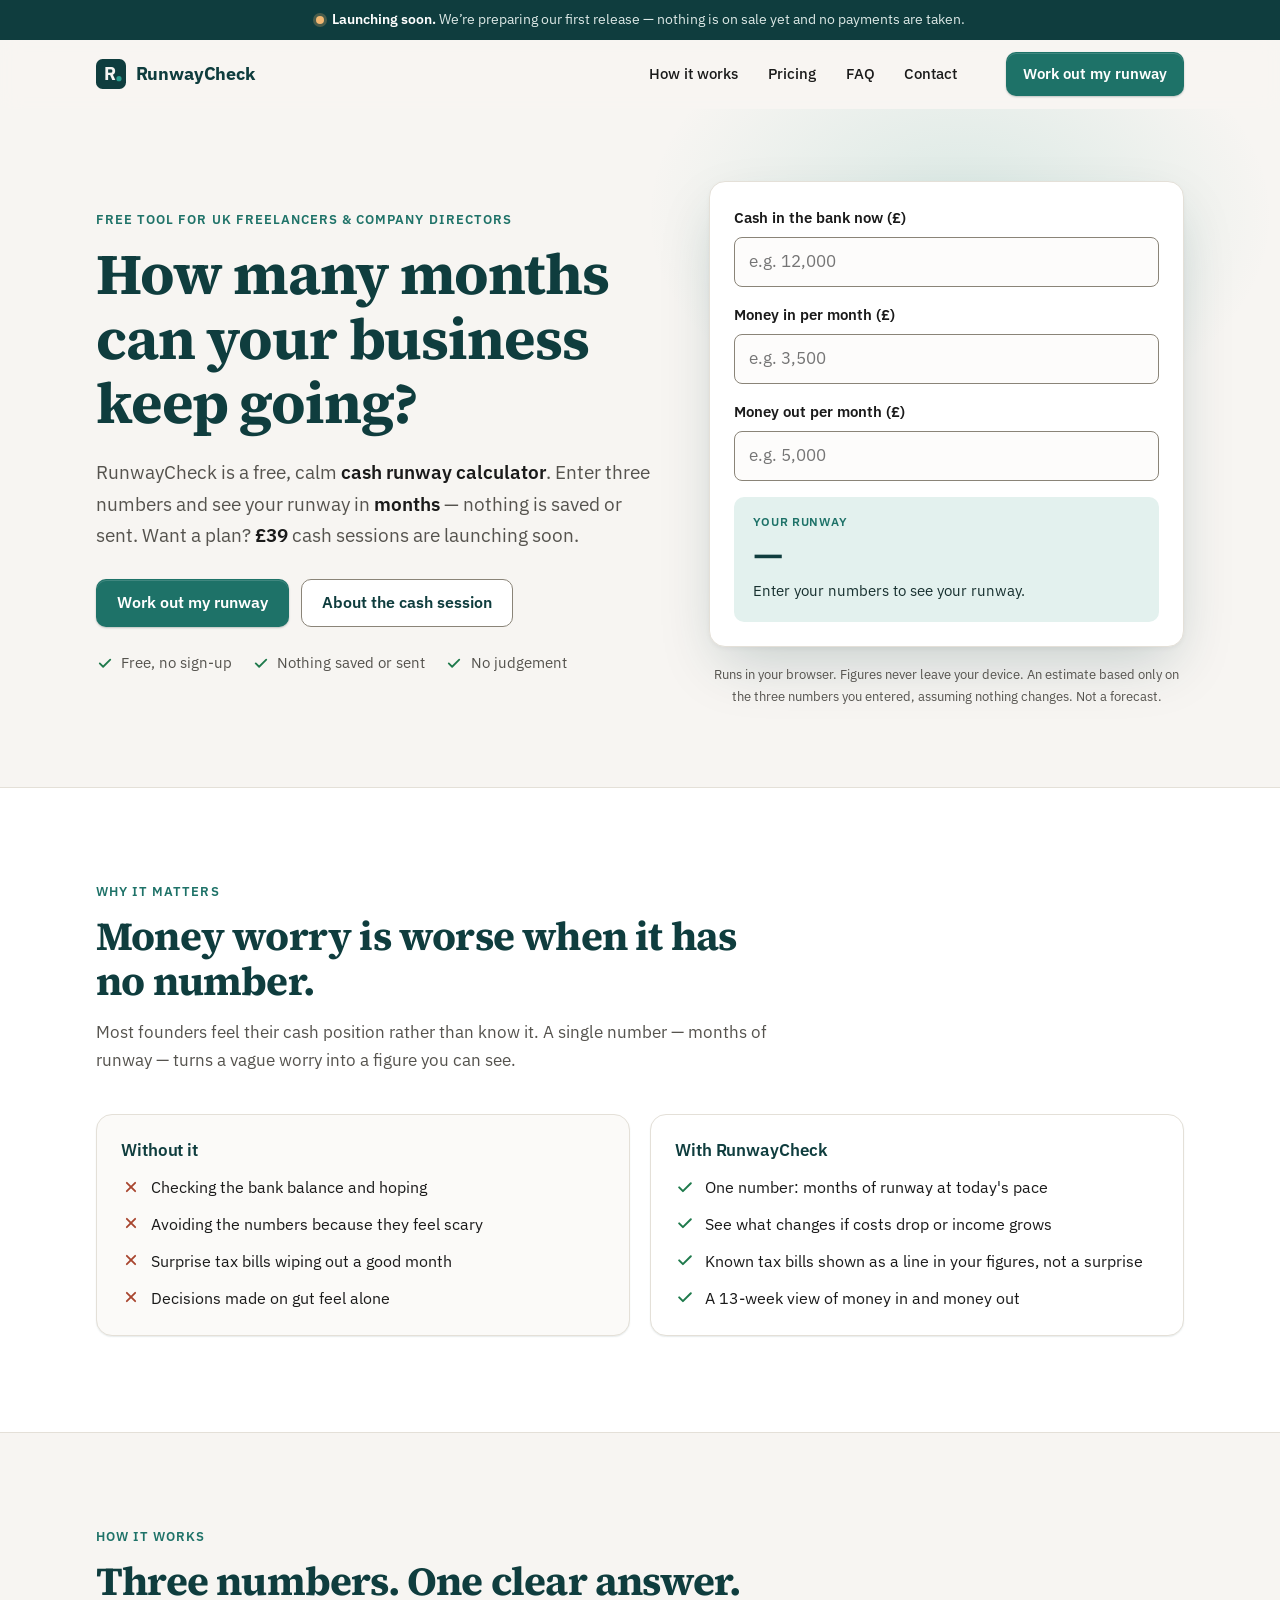
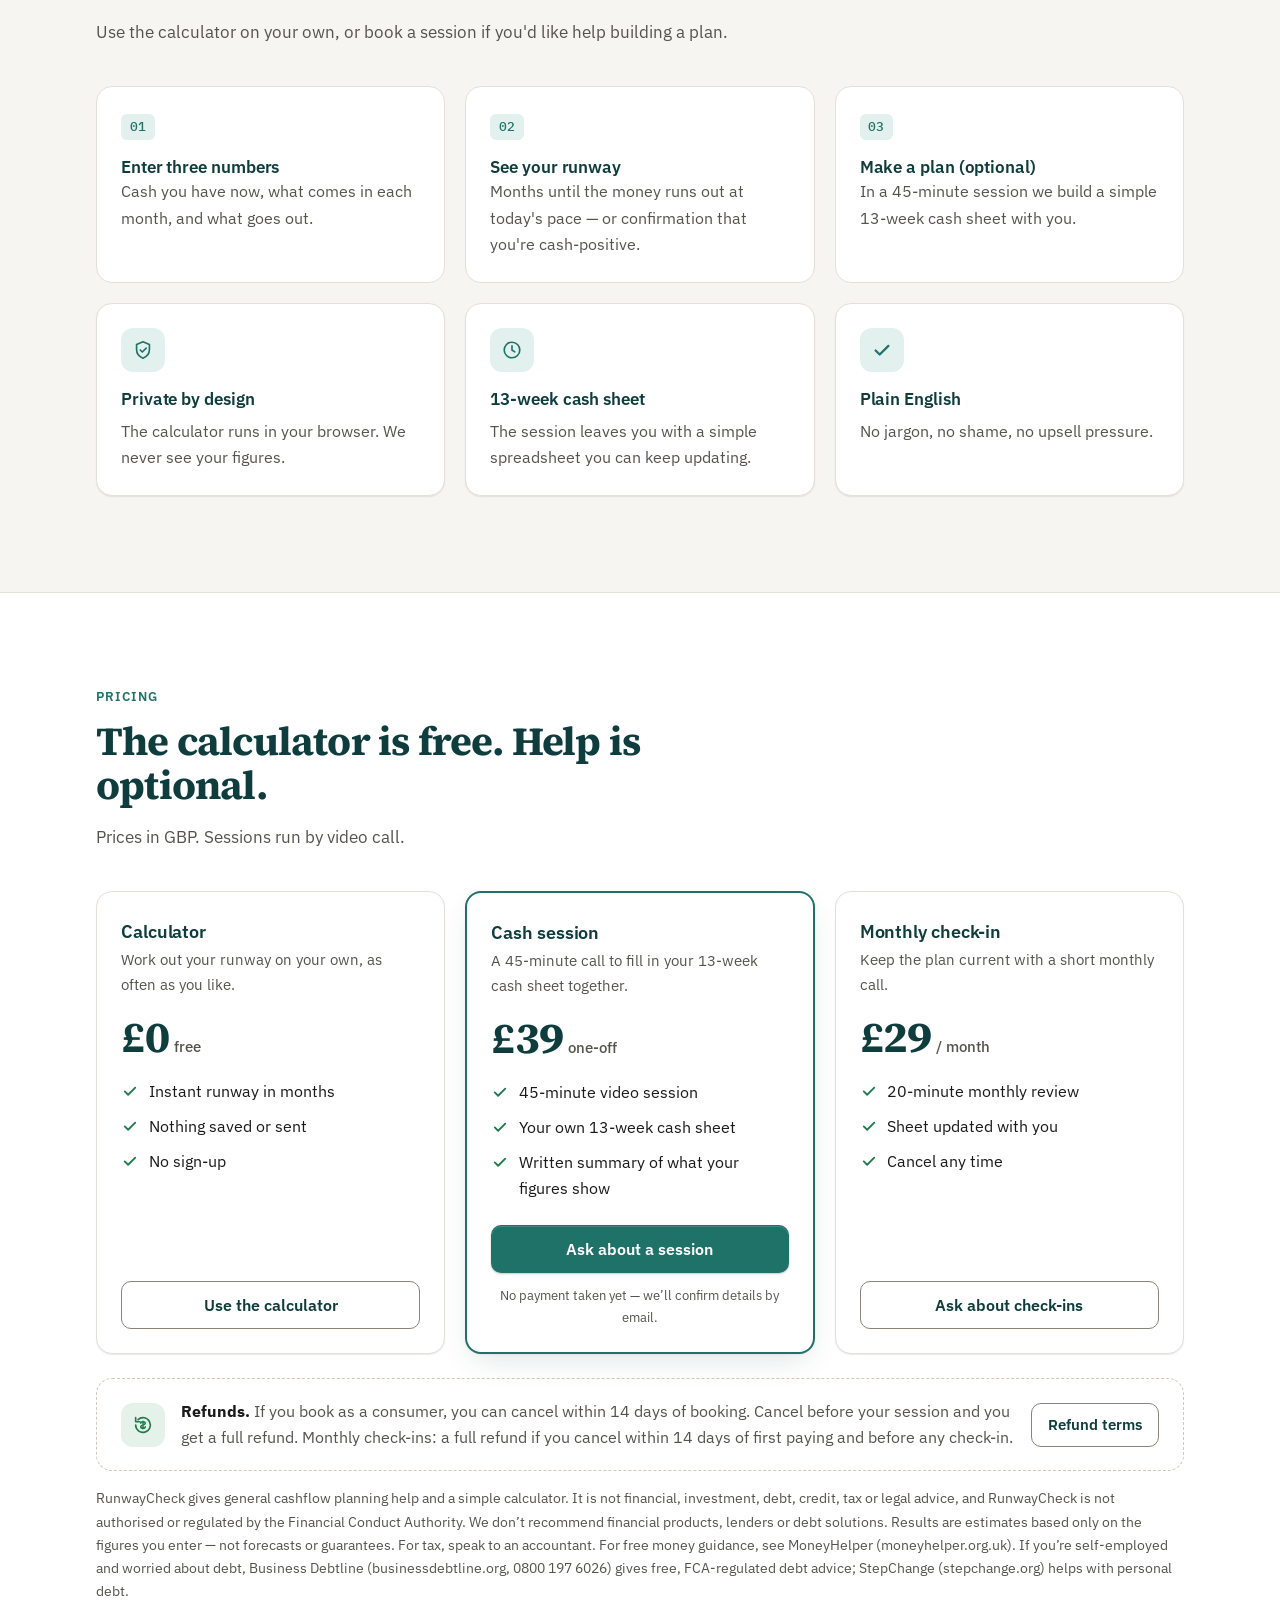
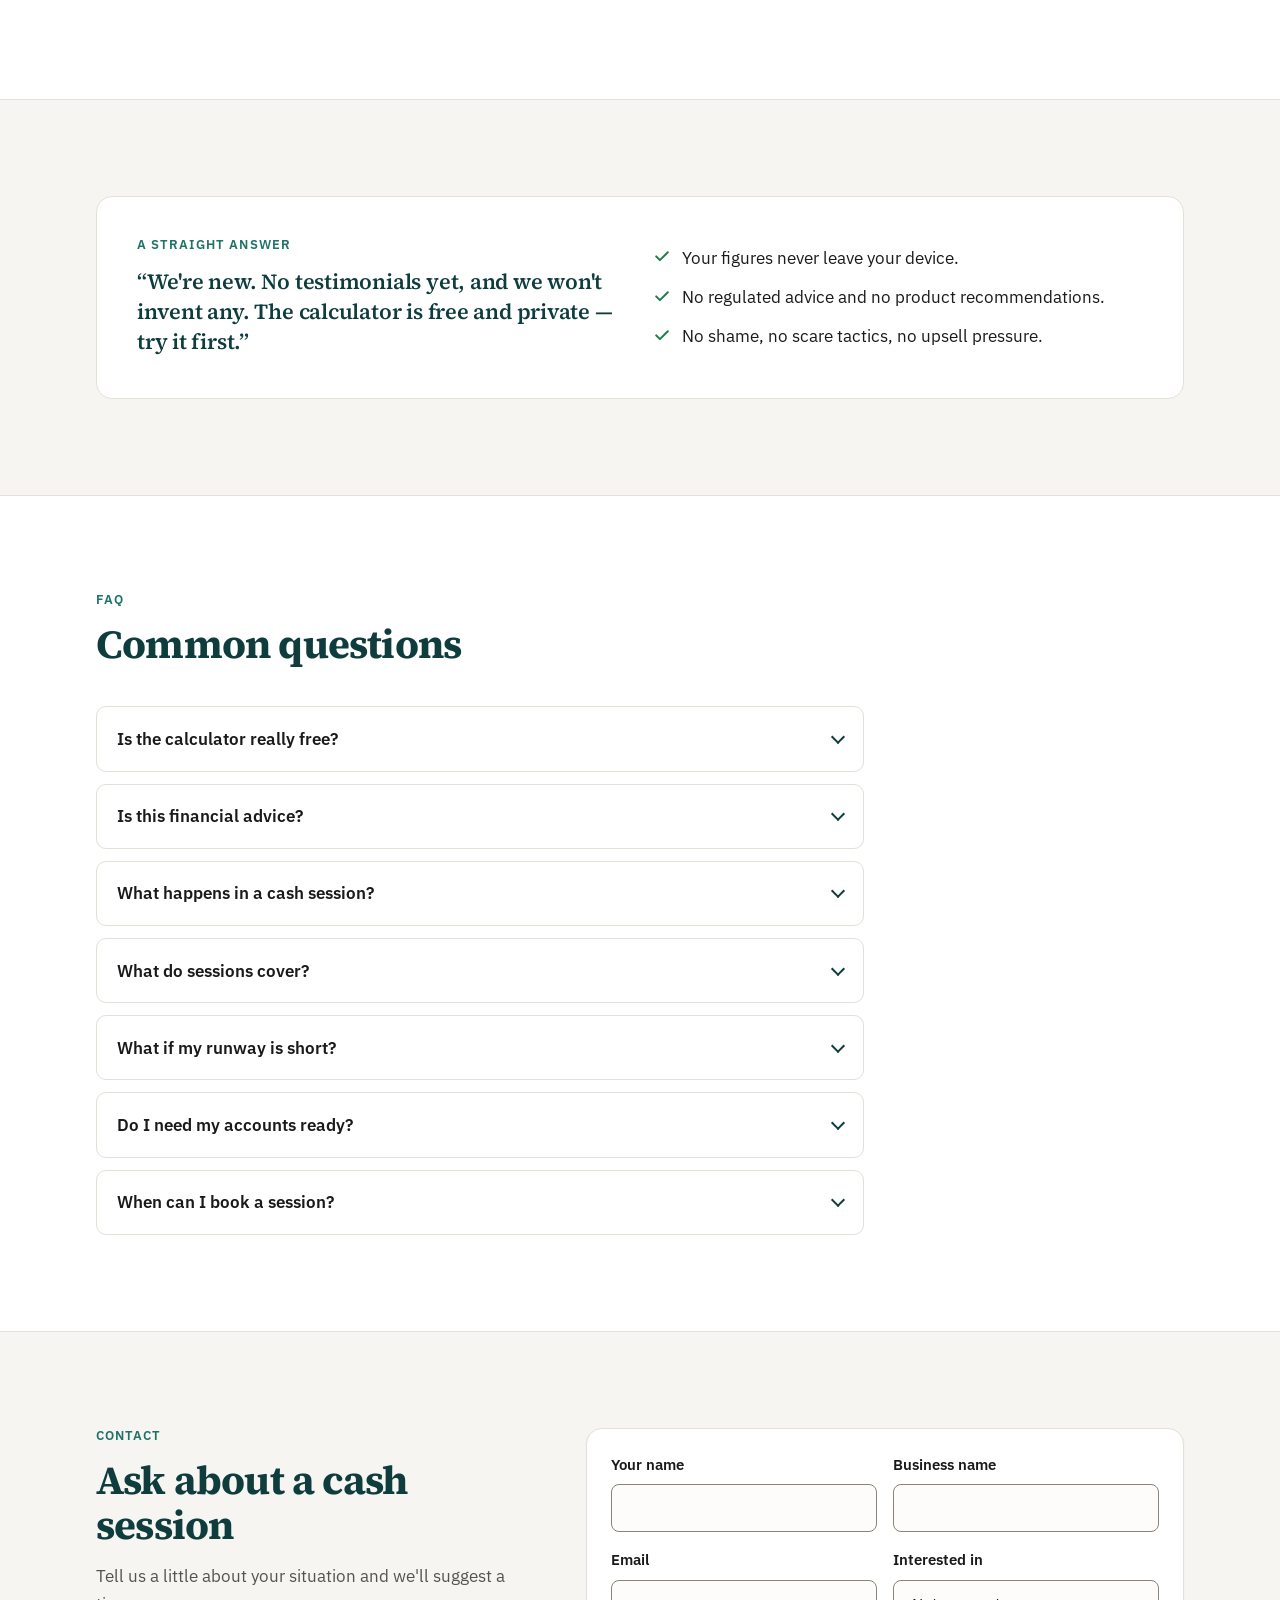
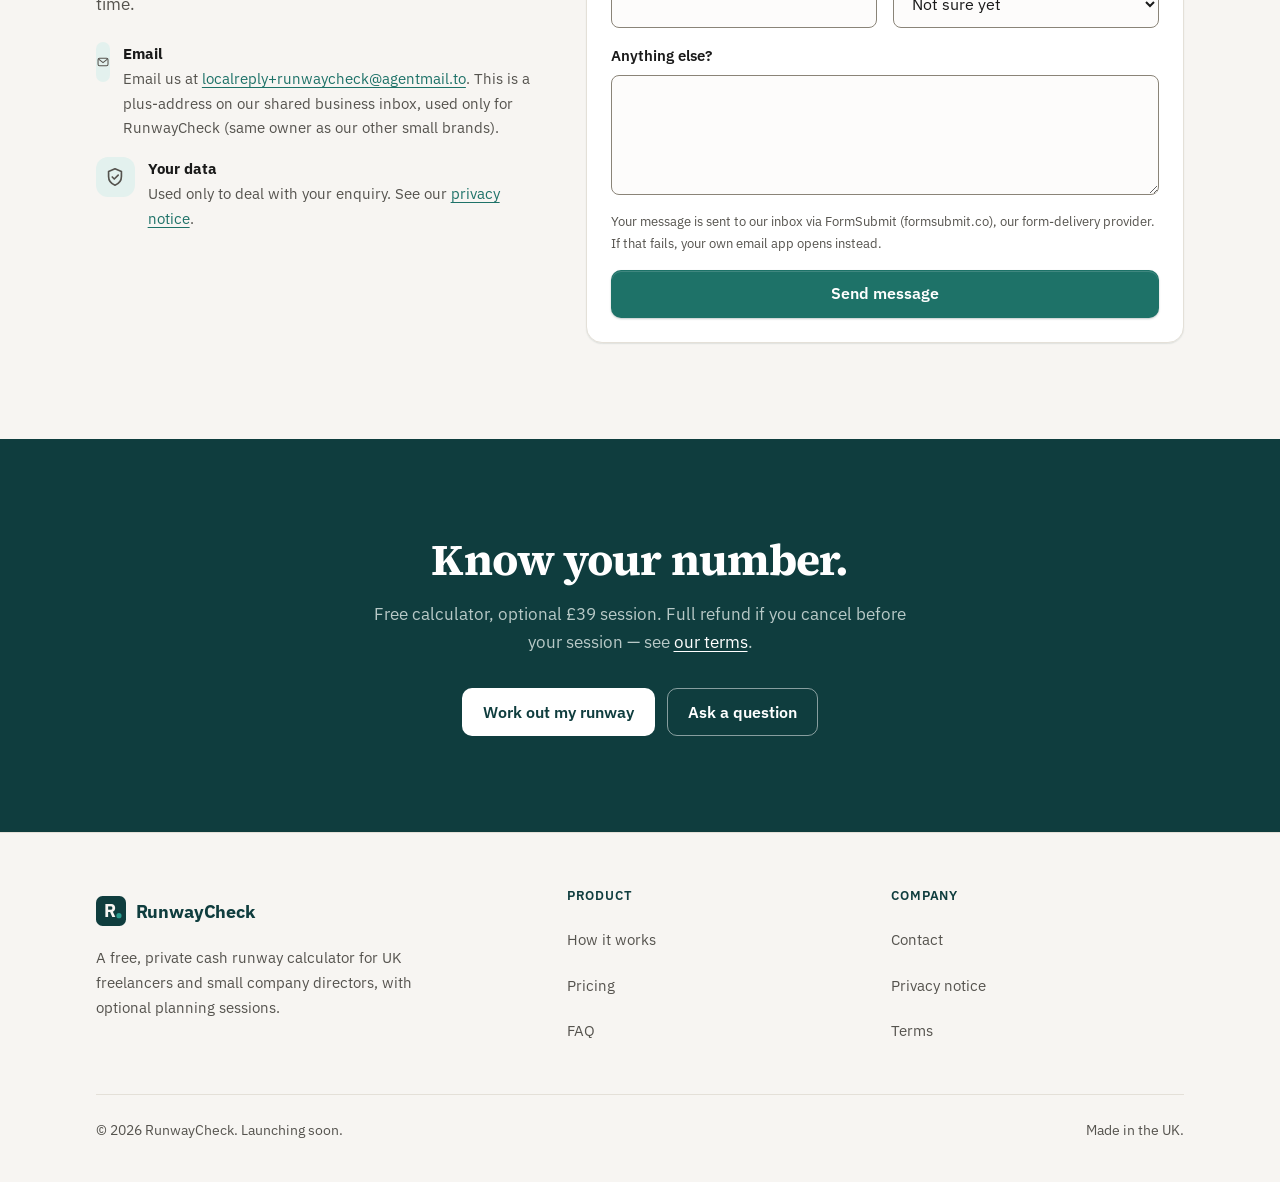
==== index.html @ ef21712c "Publish site 2026-10-14 16:50 BST" ====
<!doctype html>
<html lang="en-GB">
<head>
  <meta charset="utf-8">
  <meta name="viewport" content="width=device-width, initial-scale=1">
  <meta http-equiv="Content-Security-Policy" content="default-src 'self'; img-src 'self' data:; style-src 'self'; script-src 'self'; font-src 'self'; connect-src 'self' https://formsubmit.co; form-action 'self'; base-uri 'self'; object-src 'none'">
  <meta name="referrer" content="strict-origin-when-cross-origin">
  <title>RunwayCheck — free cash runway calculator for UK founders</title>
  <meta name="description" content="How many months can your business keep going? A free, calm cash-runway calculator for UK freelancers and small company directors. Nothing is saved.">
  <meta name="theme-color" content="#0F3D3E">
  <meta property="og:type" content="website">
  <meta property="og:title" content="RunwayCheck — free cash runway calculator for UK founders">
  <meta property="og:description" content="How many months can your business keep going? A free, calm cash-runway calculator for UK freelancers and small company directors. Nothing is saved.">
  <meta property="og:image" content="https://evanturner557-del.github.io/runwaycheck/assets/og.png">
  <meta property="og:url" content="https://evanturner557-del.github.io/runwaycheck/">
  <meta name="twitter:card" content="summary_large_image">
  <link rel="canonical" href="https://evanturner557-del.github.io/runwaycheck/">
  <link rel="icon" href="assets/favicon.svg" type="image/svg+xml">
  <link rel="preload" href="_shared/fonts/source-serif-4-latin-700-normal.woff2" as="font" type="font/woff2" crossorigin>
  <link rel="preload" href="_shared/fonts/ibm-plex-sans-latin-400-normal.woff2" as="font" type="font/woff2" crossorigin>
  <link rel="stylesheet" href="_shared/kit.css">
  <link rel="stylesheet" href="assets/site.css">
  <script src="assets/config.js"></script>
  <script src="assets/analytics.js" defer></script>
  <script src="_shared/kit.js" defer></script>
</head>
<body>
<svg width="0" height="0" aria-hidden="true" focusable="false" class="x-s5">
  <symbol id="i-check" viewBox="0 0 24 24"><path d="m5 12.5 4.5 4.5L19 7.5" fill="none" stroke="currentColor" stroke-width="2.4" stroke-linecap="round" stroke-linejoin="round"/></symbol>
  <symbol id="i-x" viewBox="0 0 24 24"><path d="M7 7l10 10M17 7 7 17" fill="none" stroke="currentColor" stroke-width="2.2" stroke-linecap="round"/></symbol>
  <symbol id="i-star" viewBox="0 0 24 24"><path d="m12 2.8 2.8 5.9 6.4.8-4.7 4.4 1.2 6.4L12 17.2l-5.7 3.1 1.2-6.4-4.7-4.4 6.4-.8z" fill="currentColor"/></symbol>
  <symbol id="i-chat" viewBox="0 0 24 24"><path d="M4 6.5A2.5 2.5 0 0 1 6.5 4h11A2.5 2.5 0 0 1 20 6.5v7a2.5 2.5 0 0 1-2.5 2.5H11l-4.5 4v-4A2.5 2.5 0 0 1 4 13.5z" fill="none" stroke="currentColor" stroke-width="1.8" stroke-linejoin="round"/></symbol>
  <symbol id="i-shield" viewBox="0 0 24 24"><path d="M12 3 5 6v5.5c0 4.3 3 7.9 7 9.5 4-1.6 7-5.2 7-9.5V6z" fill="none" stroke="currentColor" stroke-width="1.8" stroke-linejoin="round"/><path d="m9 12 2.2 2.2L15.5 10" fill="none" stroke="currentColor" stroke-width="1.8" stroke-linecap="round" stroke-linejoin="round"/></symbol>
  <symbol id="i-pin" viewBox="0 0 24 24"><path d="M12 21s-6.5-5.6-6.5-11a6.5 6.5 0 0 1 13 0c0 5.4-6.5 11-6.5 11z" fill="none" stroke="currentColor" stroke-width="1.8"/><circle cx="12" cy="10" r="2.3" fill="none" stroke="currentColor" stroke-width="1.8"/></symbol>
  <symbol id="i-pulse" viewBox="0 0 24 24"><path d="M3 12h4l2.5-6 5 12 2.5-6h4" fill="none" stroke="currentColor" stroke-width="1.8" stroke-linecap="round" stroke-linejoin="round"/></symbol>
  <symbol id="i-user" viewBox="0 0 24 24"><circle cx="12" cy="8.5" r="3.5" fill="none" stroke="currentColor" stroke-width="1.8"/><path d="M5 20c.8-3.6 3.6-5.5 7-5.5s6.2 1.9 7 5.5" fill="none" stroke="currentColor" stroke-width="1.8" stroke-linecap="round"/></symbol>
  <symbol id="i-cross" viewBox="0 0 24 24"><rect x="4" y="4" width="16" height="16" rx="4" fill="none" stroke="currentColor" stroke-width="1.8"/><path d="M12 8.5v7M8.5 12h7" stroke="currentColor" stroke-width="1.8" stroke-linecap="round"/></symbol>
  <symbol id="i-mail" viewBox="0 0 24 24"><rect x="3.5" y="5.5" width="17" height="13" rx="2.5" fill="none" stroke="currentColor" stroke-width="1.8"/><path d="m4.5 7 7.5 6 7.5-6" fill="none" stroke="currentColor" stroke-width="1.8" stroke-linejoin="round"/></symbol>
  <symbol id="i-clock" viewBox="0 0 24 24"><circle cx="12" cy="12" r="8.5" fill="none" stroke="currentColor" stroke-width="1.8"/><path d="M12 7.5V12l3 2" fill="none" stroke="currentColor" stroke-width="1.8" stroke-linecap="round"/></symbol>
  <symbol id="i-info" viewBox="0 0 24 24"><circle cx="12" cy="12" r="9" fill="none" stroke="currentColor" stroke-width="2"/><path d="M12 11v5.5M12 7.6v.1" stroke="currentColor" stroke-width="2.2" stroke-linecap="round"/></symbol>
  <symbol id="i-refund" viewBox="0 0 24 24"><path d="M4 12a8 8 0 1 0 2.6-5.9M4 4v4.5h4.5" fill="none" stroke="currentColor" stroke-width="1.8" stroke-linecap="round" stroke-linejoin="round"/><path d="M12 8v8M9.5 10.2c0-1 1.1-1.7 2.5-1.7s2.5.7 2.5 1.7c0 2.3-5 1.3-5 3.6 0 1 1.1 1.7 2.5 1.7s2.5-.7 2.5-1.7" fill="none" stroke="currentColor" stroke-width="1.6" stroke-linecap="round"/></symbol>
  <symbol id="i-menu" viewBox="0 0 24 24"><path d="M4 7h16M4 12h16M4 17h16" stroke="currentColor" stroke-width="2" stroke-linecap="round"/></symbol>
</svg>
<a class="skip-link" href="#main">Skip to content</a>
<div class="announce" role="region" aria-label="Site notice"><div class="container"><span class="dot" aria-hidden="true"></span><span><strong>Launching soon.</strong> We’re preparing our first release — nothing is on sale yet and no payments are taken.</span></div></div>
<header class="site-header">
  <div class="container">
    <a class="brand" href="./"><svg viewBox="0 0 64 64" aria-hidden="true"><rect width="64" height="64" rx="14" fill="#0F3D3E"/><text x="30" y="45" text-anchor="middle" font-family="Source Serif 4, Georgia, serif" font-weight="700" font-size="38" fill="#F7F5F2">R</text><circle cx="49" cy="42" r="5.5" fill="#2A9D8F"/></svg>RunwayCheck</a>
    <nav class="nav" aria-label="Primary"><a href="#how">How it works</a><a href="#pricing">Pricing</a><a href="#faq">FAQ</a><a href="#contact">Contact</a></nav>
    <a class="btn btn--primary btn--sm header-cta" href="#top-tool" data-cta="header">Work out my runway</a>
    <button class="nav-toggle" type="button" aria-controls="mobile-nav" aria-expanded="false" aria-label="Open menu"><svg aria-hidden="true"><use href="#i-menu"/></svg></button>
  </div>
  <nav class="mobile-nav" id="mobile-nav" aria-label="Mobile"><a href="#how">How it works</a><a href="#pricing">Pricing</a><a href="#faq">FAQ</a><a href="#contact">Contact</a><a class="btn btn--primary" href="#top-tool" data-cta="mobile-nav">Work out my runway</a></nav>
</header>
<main id="main">
  <section class="hero">
    <div class="container hero__grid">
      <div>
        <span class="eyebrow">Free tool for UK freelancers &amp; company directors</span>
        <h1>How many months can your business keep going?</h1>
        <p class="lede">RunwayCheck is a free, calm <strong>cash runway calculator</strong>. Enter three numbers and see your runway in <strong>months</strong> — nothing is saved or sent. Want a plan? <strong>£39</strong> cash sessions are launching soon.</p>
        <div class="btn-row">
          <a class="btn btn--primary" href="#top-tool" data-cta="hero">Work out my runway</a>
          <a class="btn btn--ghost" href="#pricing" data-cta="hero-secondary">About the cash session</a>
        </div>
        <ul class="assurances"><li><svg aria-hidden="true"><use href="#i-check"/></svg>Free, no sign-up</li><li><svg aria-hidden="true"><use href="#i-check"/></svg>Nothing saved or sent</li><li><svg aria-hidden="true"><use href="#i-check"/></svg>No judgement</li></ul>
      </div>
      <figure class="mock x-s6" id="top-tool" aria-label="Cash runway calculator">
        <form class="calc" data-runway>
          <div class="field"><label for="r-cash">Cash in the bank now (£)</label><input id="r-cash" name="cash" inputmode="decimal" placeholder="e.g. 12,000"></div>
          <div class="field"><label for="r-in">Money in per month (£)</label><input id="r-in" name="income" inputmode="decimal" placeholder="e.g. 3,500"></div>
          <div class="field"><label for="r-out">Money out per month (£)</label><input id="r-out" name="costs" inputmode="decimal" placeholder="e.g. 5,000"></div>
          <div class="calc__out" aria-live="polite"><small>Your runway</small><strong data-runway-out>—</strong><p data-runway-sub>Enter your numbers to see your runway.</p></div>
        </form><figcaption class="mock__caption">Runs in your browser. Figures never leave your device. An estimate based only on the three numbers you entered, assuming nothing changes. Not a forecast.</figcaption></figure>
    </div>
  </section>
  <section class="section section--tint" id="why">
    <div class="container">
      <div class="section-head"><span class="eyebrow">Why it matters</span><h2>Money worry is worse when it has no number.</h2><p>Most founders feel their cash position rather than know it. A single number — months of runway — turns a vague worry into a figure you can see.</p></div>
      <div class="contrast">
        <div class="card card--before"><h3>Without it</h3><ul><li><svg class="x" aria-hidden="true"><use href="#i-x"/></svg>Checking the bank balance and hoping</li><li><svg class="x" aria-hidden="true"><use href="#i-x"/></svg>Avoiding the numbers because they feel scary</li><li><svg class="x" aria-hidden="true"><use href="#i-x"/></svg>Surprise tax bills wiping out a good month</li><li><svg class="x" aria-hidden="true"><use href="#i-x"/></svg>Decisions made on gut feel alone</li></ul></div>
        <div class="card"><h3>With RunwayCheck</h3><ul><li><svg class="ok" aria-hidden="true"><use href="#i-check"/></svg>One number: months of runway at today&#x27;s pace</li><li><svg class="ok" aria-hidden="true"><use href="#i-check"/></svg>See what changes if costs drop or income grows</li><li><svg class="ok" aria-hidden="true"><use href="#i-check"/></svg>Known tax bills shown as a line in your figures, not a surprise</li><li><svg class="ok" aria-hidden="true"><use href="#i-check"/></svg>A 13-week view of money in and money out</li></ul></div>
      </div>
    </div>
  </section>
  <section class="section" id="how">
    <div class="container">
      <div class="section-head"><span class="eyebrow">How it works</span><h2>Three numbers. One clear answer.</h2><p>Use the calculator on your own, or book a session if you&#x27;d like help building a plan.</p></div>
      <div class="steps"><div class="step"><span class="step__n">01</span><h3>Enter three numbers</h3><p>Cash you have now, what comes in each month, and what goes out.</p></div><div class="step"><span class="step__n">02</span><h3>See your runway</h3><p>Months until the money runs out at today&#x27;s pace — or confirmation that you&#x27;re cash-positive.</p></div><div class="step"><span class="step__n">03</span><h3>Make a plan (optional)</h3><p>In a 45-minute session we build a simple 13-week cash sheet with you.</p></div></div>
      <div class="grid grid--3 x-s7"><div class="card"><div class="icon"><svg aria-hidden="true"><use href="#i-shield"/></svg></div><h3>Private by design</h3><p>The calculator runs in your browser. We never see your figures.</p></div><div class="card"><div class="icon"><svg aria-hidden="true"><use href="#i-clock"/></svg></div><h3>13-week cash sheet</h3><p>The session leaves you with a simple spreadsheet you can keep updating.</p></div><div class="card"><div class="icon"><svg aria-hidden="true"><use href="#i-check"/></svg></div><h3>Plain English</h3><p>No jargon, no shame, no upsell pressure.</p></div></div>
    </div>
  </section>
  <section class="section section--tint" id="pricing">
    <div class="container">
      <div class="section-head"><span class="eyebrow">Pricing</span><h2>The calculator is free. Help is optional.</h2><p>Prices in GBP. Sessions run by video call.</p></div>
      <div class="pricing"><article class="tier"><h3>Calculator</h3><p class="tier__for">Work out your runway on your own, as often as you like.</p>
          <p class="price"><b>£0</b><span>free</span></p><ul class="checks"><li><svg aria-hidden="true"><use href="#i-check"/></svg>Instant runway in months</li><li><svg aria-hidden="true"><use href="#i-check"/></svg>Nothing saved or sent</li><li><svg aria-hidden="true"><use href="#i-check"/></svg>No sign-up</li></ul><div class="cta-wrap"><a class="btn btn--ghost btn--block" href="#top-tool" data-cta="tool" data-plan="free">Use the calculator</a></div></article><article class="tier tier--featured"><h3>Cash session</h3><p class="tier__for">A 45-minute call to fill in your 13-week cash sheet together.</p>
          <p class="price"><b>£39</b><span>one-off</span></p><ul class="checks"><li><svg aria-hidden="true"><use href="#i-check"/></svg>45-minute video session</li><li><svg aria-hidden="true"><use href="#i-check"/></svg>Your own 13-week cash sheet</li><li><svg aria-hidden="true"><use href="#i-check"/></svg>Written summary of what your figures show</li></ul><div class="cta-wrap"><a class="btn btn--primary btn--block" href="#contact" data-cta="enquire" data-plan="session">Ask about a session</a><p class="sub">No payment taken yet — we’ll confirm details by email.</p></div></article><article class="tier"><h3>Monthly check-in</h3><p class="tier__for">Keep the plan current with a short monthly call.</p>
          <p class="price"><b>£29</b><span>/ month</span></p><ul class="checks"><li><svg aria-hidden="true"><use href="#i-check"/></svg>20-minute monthly review</li><li><svg aria-hidden="true"><use href="#i-check"/></svg>Sheet updated with you</li><li><svg aria-hidden="true"><use href="#i-check"/></svg>Cancel any time</li></ul><div class="cta-wrap"><a class="btn btn--ghost btn--block" href="#contact" data-cta="enquire" data-plan="checkin">Ask about check-ins</a></div></article></div>
      <div class="guarantee"><div class="icon"><svg aria-hidden="true"><use href="#i-refund"/></svg></div><p><strong>Refunds.</strong> If you book as a consumer, you can cancel within 14 days of booking. Cancel before your session and you get a full refund. Monthly check-ins: a full refund if you cancel within 14 days of first paying and before any check-in.</p><a class="btn btn--ghost btn--sm" href="terms.html#refunds">Refund terms</a></div>
      <p class="fineprint">RunwayCheck gives general cashflow planning help and a simple calculator. It is not financial, investment, debt, credit, tax or legal advice, and RunwayCheck is not authorised or regulated by the Financial Conduct Authority. We don’t recommend financial products, lenders or debt solutions. Results are estimates based only on the figures you enter — not forecasts or guarantees. For tax, speak to an accountant. For free money guidance, see MoneyHelper (moneyhelper.org.uk). If you’re self-employed and worried about debt, Business Debtline (businessdebtline.org, 0800 197 6026) gives free, FCA-regulated debt advice; StepChange (stepchange.org) helps with personal debt.</p>
    </div>
  </section>
  <section class="section" id="honest">
    <div class="container"><div class="note-card"><div><span class="eyebrow">A straight answer</span><blockquote>“We&#x27;re new. No testimonials yet, and we won&#x27;t invent any. The calculator is free and private — try it first.”</blockquote></div><ul class="promise-list"><li><svg aria-hidden="true"><use href="#i-check"/></svg><span>Your figures never leave your device.</span></li><li><svg aria-hidden="true"><use href="#i-check"/></svg><span>No regulated advice and no product recommendations.</span></li><li><svg aria-hidden="true"><use href="#i-check"/></svg><span>No shame, no scare tactics, no upsell pressure.</span></li></ul></div></div>
  </section>
  <section class="section section--tint" id="faq">
    <div class="container"><div class="section-head"><span class="eyebrow">FAQ</span><h2>Common questions</h2></div><div class="faq"><details><summary>Is the calculator really free?</summary><p>Yes. It runs in your browser, needs no sign-up, and nothing you type is saved or sent to us.</p></details><details><summary>Is this financial advice?</summary><p>No. It&#x27;s general cashflow planning help. We don&#x27;t recommend financial products or give tax or investment advice.</p></details><details><summary>What happens in a cash session?</summary><p>We fill in a simple 13-week cash sheet together from your own figures: money in, money out, and any tax bills you already know are coming. The sheet shows how your runway changes when a figure changes. We don&#x27;t tell you what to do with your money.</p></details><details><summary>What do sessions cover?</summary><p>Sessions are general cashflow planning only. We fill in a 13-week cash sheet from your own figures and show how your runway changes if a figure changes. We don’t advise on which debts or credit agreements to pay first, how to deal with lenders or creditors, or on loans, credit cards, overdrafts, investments, pensions, insurance or tax. If you’re a sole trader (or in a partnership) and want help prioritising personal or business debts or credit agreements, please contact Business Debtline (businessdebtline.org, 0800 197 6026), a free debt advice charity authorised by the FCA. Debt advice to individuals, including sole traders, is regulated by the Financial Conduct Authority, and RunwayCheck is not authorised to give it. If you’re a company director worried the company can’t pay its debts, speak to an accountant or a licensed insolvency practitioner promptly.</p></details><details><summary>What if my runway is short?</summary><p>Then the calculator shows that early. In a session, the sheet shows how the months change if money coming in (for example invoicing and chasing), or costs you control, change — without judgement. We don’t advise on which debts to pay first; if you’re a sole trader and want help with debts, Business Debtline (businessdebtline.org) gives free, FCA-regulated advice. For free money guidance, MoneyHelper (moneyhelper.org.uk) can help, and StepChange (stepchange.org) offers free help with personal debt.</p></details><details><summary>Do I need my accounts ready?</summary><p>No. A recent bank balance and a rough idea of monthly income and costs is enough to start.</p></details><details><summary>When can I book a session?</summary><p>Sessions open soon. Booking details will appear on this page at launch. The calculator is free to use today, and no payment is taken.</p></details></div></div>
  </section>
<section class="section" id="contact">
    <div class="container contact-grid">
      <div>
        <span class="eyebrow">Contact</span>
        <h2 class="x-s8">Ask about a cash session</h2>
        <p class="x-s9">Tell us a little about your situation and we&#x27;ll suggest a time.</p>
        <ul class="contact-points"><li><span class="icon" aria-hidden="true"><svg><use href="#i-mail"/></svg></span><span><b>Email</b>Email us at <a href="mailto:localreply+runwaycheck@agentmail.to?subject=RunwayCheck%20enquiry">localreply+runwaycheck@agentmail.to</a>. This is a plus-address on our shared business inbox, used only for RunwayCheck (same owner as our other small brands).</span></li>
          <li><span class="icon" aria-hidden="true"><svg><use href="#i-shield"/></svg></span><span><b>Your data</b>Used only to deal with your enquiry. See our <a href="privacy.html">privacy notice</a>.</span></li></ul>
      </div>
      <form class="form" data-contact data-formsubmit="b58281a8651a92bc07236a2bfa36f28f" data-email="localreply+runwaycheck@agentmail.to" data-subject="RunwayCheck enquiry" novalidate>
        <div class="row-2">
          <div class="field"><label for="f-name">Your name</label><input id="f-name" name="name" autocomplete="name" required></div>
          <div class="field"><label for="f-business">Business name</label><input id="f-business" name="business" autocomplete="organization" required></div>
        </div>
        <div class="row-2">
          <div class="field"><label for="f-email">Email</label><input id="f-email" name="email" type="email" autocomplete="email" required></div>
          <div class="field"><label for="f-plan">Interested in</label><select id="f-plan" name="plan"><option value="">Not sure yet</option><option value="free">Calculator (£0)</option><option value="session">Cash session (£39)</option><option value="checkin">Monthly check-in (£29)</option></select></div>
        </div>
        <div class="field"><label for="f-message">Anything else?</label><textarea id="f-message" name="message"></textarea></div>
        <p class="hint">Your message is sent to our inbox via FormSubmit (formsubmit.co), our form-delivery provider. If that fails, your own email app opens instead.</p>
        <button class="btn btn--primary" type="submit">Send message</button>
        <p class="form-status" role="status" aria-live="polite"></p>
      </form>
    </div>
  </section>
  <section class="section section--ink">
    <div class="container final-cta"><h2>Know your number.</h2><p>Free calculator, optional £39 session. Full refund if you cancel before your session — see <a href="terms.html#refunds">our terms</a>.</p>
      <div class="btn-row"><a class="btn btn--light" href="#top-tool" data-cta="final">Work out my runway</a><a class="btn btn--outline-light" href="#contact" data-cta="final-contact">Ask a question</a></div></div>
  </section>
</main>
<footer class="site-footer">
  <div class="container">
    <div class="footer-grid">
      <div><a class="brand" href="./"><svg viewBox="0 0 64 64" aria-hidden="true"><rect width="64" height="64" rx="14" fill="#0F3D3E"/><text x="30" y="45" text-anchor="middle" font-family="Source Serif 4, Georgia, serif" font-weight="700" font-size="38" fill="#F7F5F2">R</text><circle cx="49" cy="42" r="5.5" fill="#2A9D8F"/></svg>RunwayCheck</a><p class="x-s10">A free, private cash runway calculator for UK freelancers and small company directors, with optional planning sessions.</p></div>
      <div><h2>Product</h2><ul><li><a href="#how">How it works</a></li><li><a href="#pricing">Pricing</a></li><li><a href="#faq">FAQ</a></li></ul></div>
      <div><h2>Company</h2><ul><li><a href="#contact">Contact</a></li><li><a href="privacy.html">Privacy notice</a></li><li><a href="terms.html">Terms</a></li></ul></div>
    </div>
    <div class="footer-base"><span>© <span data-year>2026</span> RunwayCheck. Launching soon.</span><span>Made in the UK.</span></div>
  </div>
</footer>
</body>
</html>
---- _shared/kit.css ----
@font-face { font-family: "IBM Plex Sans"; font-style: normal; font-weight: 400; font-display: swap; src: url("fonts/ibm-plex-sans-latin-400-normal.woff2") format("woff2"); }
@font-face { font-family: "IBM Plex Sans"; font-style: normal; font-weight: 500; font-display: swap; src: url("fonts/ibm-plex-sans-latin-500-normal.woff2") format("woff2"); }
@font-face { font-family: "IBM Plex Sans"; font-style: normal; font-weight: 600; font-display: swap; src: url("fonts/ibm-plex-sans-latin-600-normal.woff2") format("woff2"); }
@font-face { font-family: "IBM Plex Sans"; font-style: normal; font-weight: 700; font-display: swap; src: url("fonts/ibm-plex-sans-latin-700-normal.woff2") format("woff2"); }
@font-face { font-family: "Source Serif 4"; font-style: normal; font-weight: 600; font-display: swap; src: url("fonts/source-serif-4-latin-600-normal.woff2") format("woff2"); }
@font-face { font-family: "Source Serif 4"; font-style: normal; font-weight: 700; font-display: swap; src: url("fonts/source-serif-4-latin-700-normal.woff2") format("woff2"); }
@font-face { font-family: "IBM Plex Mono"; font-style: normal; font-weight: 500; font-display: swap; src: url("fonts/ibm-plex-mono-latin-500-normal.woff2") format("woff2"); }

:root {
  --ink: #0F3D3E;
  --ink-deep: #0A2C2D;
  --accent: #2A9D8F;
  --accent-strong: #1E7268;
  --accent-soft: #E3F1EE;
  --bg: #F7F5F2;
  --surface: #FFFFFF;
  --tint: #EFEBE4;
  --text: #1A1A1A;
  --muted: #55534E;
  --line: #E4E0D8;
  --line-strong: #CFC8BB;
  --line-input: #8A8478; --warn: #9A4A07;
  --warn-soft: #FBF1E4;
  --ok: #1F7A4C;
  --ok-soft: #E4F2EA;
  --serif: "Source Serif 4", ui-serif, Georgia, serif;
  --sans: "IBM Plex Sans", ui-sans-serif, system-ui, -apple-system, "Segoe UI", sans-serif;
  --mono: "IBM Plex Mono", ui-monospace, monospace;
  --r: 10px;
  --r-lg: 16px;
  --container: 72rem;
  --shadow-1: 0 1px 2px rgba(15,61,62,.06), 0 1px 1px rgba(15,61,62,.04);
  --shadow-2: 0 1px 2px rgba(26,26,26,.05), 0 12px 32px -8px rgba(15,61,62,.14);
  --shadow-3: 0 2px 4px rgba(26,26,26,.04), 0 24px 60px -12px rgba(15,61,62,.22);
  --ease: cubic-bezier(.22,1,.36,1);
}

*, *::before, *::after { box-sizing: border-box; }
html { -webkit-text-size-adjust: 100%; scroll-behavior: smooth; scroll-padding-top: 5rem; }
@media (prefers-reduced-motion: reduce) { html { scroll-behavior: auto; } *, *::before, *::after { transition: none !important; animation: none !important; } }
body { margin: 0; background: var(--bg); color: var(--text); font: 400 1.0625rem/1.65 var(--sans); -webkit-font-smoothing: antialiased; text-rendering: optimizeLegibility; }
img, svg { display: block; max-width: 100%; }
a { color: var(--accent-strong); text-underline-offset: .18em; text-decoration-thickness: 1px; }
a:hover { color: var(--ink); }
:focus-visible { outline: 3px solid var(--accent); outline-offset: 2px; border-radius: 4px; }
h1, h2, h3 { font-family: var(--serif); color: var(--ink); letter-spacing: -.02em; line-height: 1.12; margin: 0; font-weight: 700; }
h3 { font-family: var(--sans); font-size: 1.0625rem; letter-spacing: -.005em; line-height: 1.35; font-weight: 600; }
p { margin: 0; }
.container { width: 100%; max-width: var(--container); margin: 0 auto; padding: 0 1.25rem; }
@media (min-width: 48rem) { .container { padding: 0 2rem; } }
.sr-only { position: absolute; width: 1px; height: 1px; overflow: hidden; clip: rect(0 0 0 0); white-space: nowrap; }
.skip-link { position: absolute; left: 1rem; top: -4rem; z-index: 100; background: var(--ink); color: #fff; padding: .75rem 1rem; border-radius: var(--r); font-weight: 600; }
.skip-link:focus { top: 1rem; color: #fff; }

.announce { background: var(--ink); color: #DCE8E6; font-size: .875rem; }
.announce .container { display: flex; gap: .5rem; align-items: center; justify-content: center; min-height: 2.5rem; text-align: center; padding-top: .35rem; padding-bottom: .35rem; }
.announce strong { color: #fff; font-weight: 600; }
.announce a { color: #fff; }
.dot { width: .5rem; height: .5rem; border-radius: 50%; background: #F2B872; flex: none; box-shadow: 0 0 0 3px rgba(242,184,114,.25); }

.site-header { position: sticky; top: 0; z-index: 50; background: rgba(247,245,242,.88); backdrop-filter: saturate(1.4) blur(10px); -webkit-backdrop-filter: saturate(1.4) blur(10px); border-bottom: 1px solid transparent; transition: border-color .2s; }
.site-header.is-scrolled { border-bottom-color: var(--line); }
.site-header .container { display: flex; align-items: center; gap: 1.5rem; min-height: 4.25rem; }
.brand { display: inline-flex; align-items: center; gap: .6rem; color: var(--ink); text-decoration: none; font-weight: 700; font-size: 1.125rem; letter-spacing: -.01em; min-height: 44px; }
.brand svg { width: 30px; height: 30px; flex: none; }
.nav { display: none; margin-left: auto; gap: .25rem; align-items: center; }
.nav a { color: var(--text); text-decoration: none; font-size: .9375rem; font-weight: 500; padding: .6rem .8rem; border-radius: 8px; min-height: 44px; display: inline-flex; align-items: center; }
.nav a:hover { background: var(--tint); color: var(--ink); }
.site-header .header-cta { display: none; }
.nav-toggle { margin-left: auto; display: inline-flex; align-items: center; justify-content: center; width: 44px; height: 44px; border: 1px solid var(--line-input); background: var(--surface); border-radius: var(--r); cursor: pointer; color: var(--ink); }
.nav-toggle svg { width: 20px; height: 20px; }
.mobile-nav { display: none; border-top: 1px solid var(--line); background: var(--bg); }
.mobile-nav.is-open { display: block; }
.mobile-nav a { display: flex; align-items: center; min-height: 52px; padding: 0 1.25rem; color: var(--text); text-decoration: none; font-weight: 500; border-bottom: 1px solid var(--line); }
.mobile-nav .btn { margin: 1rem 1.25rem 1.25rem; display: flex; }
@media (min-width: 60rem) {
  .nav { display: flex; }
  .site-header .header-cta { display: inline-flex; margin-left: .75rem; }
  .nav-toggle, .mobile-nav, .mobile-nav.is-open { display: none; }
}

.btn { display: inline-flex; align-items: center; justify-content: center; gap: .5rem; min-height: 48px; padding: .75rem 1.25rem; border-radius: var(--r); font: 600 1rem/1.2 var(--sans); text-decoration: none; border: 1px solid transparent; cursor: pointer; transition: background-color .15s var(--ease), box-shadow .15s var(--ease), transform .15s var(--ease), color .15s; white-space: nowrap; }
.btn--primary { background: var(--accent-strong); color: #fff; box-shadow: 0 1px 0 rgba(255,255,255,.15) inset, 0 1px 2px rgba(10,44,45,.25); }
.btn--primary:hover { background: var(--ink); color: #fff; transform: translateY(-1px); box-shadow: 0 6px 16px -4px rgba(15,61,62,.4); }
.btn--ghost { background: var(--surface); color: var(--ink); border-color: var(--line-input); }
.btn--ghost:hover { border-color: var(--ink); color: var(--ink); }
.btn--sm { min-height: 44px; padding: .55rem 1rem; font-size: .9375rem; }
.btn--block { width: 100%; }
.btn svg { width: 18px; height: 18px; }
.btn-row { display: flex; flex-wrap: wrap; gap: .75rem; }
.tag { display: inline-flex; align-items: center; gap: .4rem; font: 600 .75rem/1 var(--sans); letter-spacing: .06em; text-transform: uppercase; color: var(--accent-strong); background: var(--accent-soft); padding: .45rem .7rem; border-radius: 999px; }
.tag--warn { color: var(--warn); background: var(--warn-soft); }
.eyebrow { font: 600 .8125rem/1.2 var(--sans); letter-spacing: .08em; text-transform: uppercase; color: var(--accent-strong); margin-bottom: .9rem; display: block; }

.hero { padding: 3rem 0 3.5rem; position: relative; overflow: hidden; }
.hero::before { content: ""; position: absolute; inset: -30% -10% auto 40%; height: 620px; background: radial-gradient(closest-side, rgba(42,157,143,.14), transparent 70%); pointer-events: none; }
.hero__grid { display: grid; gap: 2.75rem; align-items: center; position: relative; }
.hero h1 { font-size: clamp(2.25rem, 6.2vw, 3.6rem); max-width: 18ch; }
.hero .lede { font-size: clamp(1.0625rem, 1.6vw, 1.2rem); color: var(--muted); margin-top: 1.25rem; max-width: 36rem; }
.hero .lede strong { color: var(--text); font-weight: 600; }
.hero .btn-row { margin-top: 1.75rem; }
@media (max-width: 39.99rem) { .hero .btn-row .btn { flex: 1 1 100%; } }
.nowrap { white-space: nowrap; }
.assurances { display: flex; flex-wrap: wrap; gap: .5rem 1.25rem; margin: 1.5rem 0 0; padding: 0; list-style: none; font-size: .9375rem; color: var(--muted); }
.assurances li { display: inline-flex; align-items: center; gap: .45rem; }
.assurances svg { width: 18px; height: 18px; color: var(--ok); flex: none; }
@media (min-width: 60rem) { .hero { padding: 4.5rem 0 5rem; } .hero__grid { grid-template-columns: 1.08fr .92fr; gap: 3.5rem; } }

.mock { position: relative; }
.mock__frame { background: var(--surface); border: 1px solid var(--line); border-radius: var(--r-lg); box-shadow: var(--shadow-3); padding: 1.1rem; }
.mock__bar { display: flex; align-items: center; justify-content: space-between; gap: .75rem; padding: .1rem .2rem .9rem; border-bottom: 1px solid var(--line); margin-bottom: 1rem; font-size: .8125rem; color: var(--muted); }
.mock__bar b { color: var(--ink); font-weight: 600; }
.review { border: 1px solid var(--line); border-radius: var(--r); padding: .95rem 1rem; background: #FCFBF9; }
.review__head { display: flex; align-items: center; gap: .65rem; margin-bottom: .45rem; }
.avatar { width: 32px; height: 32px; border-radius: 50%; display: grid; place-items: center; font: 600 .8125rem var(--sans); color: #fff; background: #7A6F5E; flex: none; }
.review__who { font-weight: 600; font-size: .9375rem; line-height: 1.2; }
.review__meta { font-size: .8125rem; color: var(--muted); }
.stars { display: inline-flex; gap: 1px; color: #C9821B; vertical-align: -2px; }
.stars svg { width: 14px; height: 14px; }
.stars .off { color: var(--line-input); }
.review p { font-size: .9375rem; line-height: 1.55; }
.draft { margin-top: .85rem; border: 1px solid #BFDDD7; background: var(--accent-soft); border-radius: var(--r); padding: .95rem 1rem; }
.draft__label { display: flex; align-items: center; justify-content: space-between; font: 600 .75rem/1 var(--sans); letter-spacing: .05em; text-transform: uppercase; color: var(--accent-strong); margin-bottom: .55rem; }
.draft p { font-size: .9375rem; line-height: 1.55; color: #17302F; }
.mock__actions { display: flex; gap: .6rem; margin-top: .9rem; align-items: center; }
.mock__actions .btn { min-height: 44px; font-size: .9375rem; }
.mock__note { margin-left: auto; font-size: .8125rem; color: var(--muted); }
.mock__caption { margin-top: 1.1rem; font-size: .8125rem; color: var(--muted); text-align: center; }
.float-chip { position: absolute; display: none; align-items: center; gap: .5rem; background: var(--surface); border: 1px solid var(--line); border-radius: 999px; padding: .5rem .85rem .5rem .55rem; box-shadow: var(--shadow-2); font-size: .8125rem; font-weight: 600; color: var(--ink); }
.float-chip i { width: 24px; height: 24px; border-radius: 50%; display: grid; place-items: center; background: var(--ok-soft); color: var(--ok); font-style: normal; }
@media (min-width: 60rem) { .float-chip { display: inline-flex; } .float-chip--a { left: -1.75rem; bottom: .9rem; } .float-chip--b { right: -1rem; top: -1rem; } }

.section { padding: 4.5rem 0; }
.section--tint { background: var(--surface); border-top: 1px solid var(--line); border-bottom: 1px solid var(--line); }
.section--ink { background: var(--ink); color: #DCE8E6; }
.section--ink h2, .section--ink h3 { color: #fff; }
.section-head { max-width: 42rem; margin-bottom: 2.5rem; }
.section-head h2 { font-size: clamp(1.75rem, 3.6vw, 2.5rem); }
.section-head p { color: var(--muted); margin-top: .9rem; font-size: 1.0625rem; }
.section--ink .section-head p { color: #B8C9C7; }
.center { text-align: center; margin-left: auto; margin-right: auto; }
@media (min-width: 60rem) { .section { padding: 6rem 0; } }

.grid { display: grid; gap: 1.25rem; }
@media (min-width: 40rem) { .grid--2, .grid--3 { grid-template-columns: repeat(2, 1fr); } }
@media (min-width: 60rem) { .grid--3 { grid-template-columns: repeat(3, 1fr); } }
.card { background: var(--surface); border: 1px solid var(--line); border-radius: var(--r-lg); padding: 1.5rem; box-shadow: var(--shadow-1); }
.card h3 { margin-bottom: .45rem; }
.card p { color: var(--muted); font-size: 1rem; }
.icon { width: 44px; height: 44px; border-radius: 12px; display: grid; place-items: center; background: var(--accent-soft); color: var(--accent-strong); margin-bottom: 1rem; }
.icon svg { width: 22px; height: 22px; }

.contrast { display: grid; gap: 1.25rem; }
@media (min-width: 48rem) { .contrast { grid-template-columns: 1fr 1fr; } }
.contrast .card--before { background: #FBFAF8; }
.contrast ul { list-style: none; margin: .75rem 0 0; padding: 0; display: grid; gap: .65rem; }
.contrast li { display: flex; gap: .6rem; align-items: flex-start; color: var(--text); font-size: 1rem; }
.contrast li svg { width: 20px; height: 20px; flex: none; margin-top: .15rem; }
.x { color: #A8452F; } .ok { color: var(--ok); }

.steps { display: grid; gap: 1.25rem; counter-reset: s; }
@media (min-width: 60rem) { .steps { grid-template-columns: repeat(3, 1fr); } }
.step { position: relative; padding: 1.5rem; border-radius: var(--r-lg); background: var(--surface); border: 1px solid var(--line); }
.step__n { font: 500 .8125rem/1 var(--mono); color: var(--accent-strong); background: var(--accent-soft); padding: .4rem .55rem; border-radius: 6px; display: inline-block; margin-bottom: 1rem; }
.step p { color: var(--muted); font-size: 1rem; }

.pricing { display: grid; gap: 1.25rem; align-items: stretch; }
@media (min-width: 60rem) { .pricing { grid-template-columns: repeat(3, 1fr); } }
.tier { position: relative; display: flex; flex-direction: column; background: var(--surface); border: 1px solid var(--line); border-radius: var(--r-lg); padding: 1.75rem 1.5rem 1.5rem; box-shadow: var(--shadow-1); }
.tier--featured { border: 2px solid var(--accent-strong); box-shadow: var(--shadow-2); }
.tier__badge { position: absolute; top: -.8rem; left: 1.5rem; background: var(--accent-strong); color: #fff; font: 600 .75rem/1 var(--sans); letter-spacing: .05em; text-transform: uppercase; padding: .45rem .7rem; border-radius: 999px; }
.tier h3 { font-size: 1.125rem; }
.tier__for { color: var(--muted); font-size: .9375rem; margin-top: .25rem; min-height: 2.9em; }
.price { display: flex; align-items: baseline; gap: .35rem; margin: 1.1rem 0 1.25rem; font-family: var(--serif); color: var(--ink); }
.price b { font-size: 2.75rem; line-height: 1; letter-spacing: -.03em; font-weight: 700; }
.price span { font: 500 .9375rem var(--sans); color: var(--muted); }
.checks { list-style: none; padding: 0; margin: 0 0 1.5rem; display: grid; gap: .6rem; font-size: .9688rem; }
.checks li { display: flex; gap: .6rem; align-items: flex-start; }
.checks svg { width: 18px; height: 18px; color: var(--ok); flex: none; margin-top: .2rem; }
.tier .cta-wrap { margin-top: auto; }
.test-note { display: flex; gap: .45rem; align-items: flex-start; margin-top: .75rem; font-size: .8125rem; color: var(--warn); line-height: 1.45; }
.test-note svg { width: 16px; height: 16px; flex: none; margin-top: .1rem; }
.tier .sub { margin-top: .75rem; font-size: .8125rem; color: var(--muted); text-align: center; }
.guarantee { margin-top: 1.5rem; display: grid; gap: 1rem; align-items: center; background: var(--surface); border: 1px dashed var(--line-strong); border-radius: var(--r-lg); padding: 1.25rem 1.5rem; }
@media (min-width: 48rem) { .guarantee { grid-template-columns: auto 1fr auto; } }
.guarantee .icon { margin: 0; background: var(--ok-soft); color: var(--ok); }
.guarantee p { color: var(--muted); font-size: .9688rem; }
.guarantee strong { color: var(--text); }
.fineprint { font-size: .875rem; color: var(--muted); margin-top: 1rem; }

.compare { width: 100%; border-collapse: separate; border-spacing: 0; background: var(--surface); border: 1px solid var(--line); border-radius: var(--r-lg); overflow: hidden; font-size: .9688rem; }
.compare th, .compare td { padding: .9rem 1rem; text-align: left; border-bottom: 1px solid var(--line); vertical-align: top; }
.compare thead th { background: #FBFAF8; font-weight: 600; color: var(--ink); font-size: .875rem; }
.compare tbody tr:last-child td, .compare tbody tr:last-child th { border-bottom: 0; }
.compare tbody th { font-weight: 600; color: var(--text); }
.compare .us { background: rgba(227,241,238,.45); }
.table-scroll { overflow-x: auto; -webkit-overflow-scrolling: touch; border-radius: var(--r-lg); }
.table-scroll .compare { min-width: 40rem; }

.checker { display: grid; gap: 1.5rem; }
@media (min-width: 60rem) { .checker { grid-template-columns: 1.2fr .8fr; align-items: start; } }
.checker fieldset { border: 0; margin: 0; padding: 0; display: grid; gap: .6rem; }
.checker legend { font-weight: 600; margin-bottom: .75rem; color: var(--ink); }
.check-row { display: flex; gap: .8rem; align-items: flex-start; padding: .85rem 1rem; border: 1px solid var(--line); border-radius: var(--r); background: var(--surface); cursor: pointer; min-height: 52px; }
.check-row:hover { border-color: var(--line-strong); }
.check-row input { width: 20px; height: 20px; margin: .15rem 0 0; accent-color: var(--accent-strong); flex: none; }
.check-row span { font-size: .9688rem; }
.score { position: sticky; top: 6rem; text-align: center; }
.score .score__num { font: 700 3.5rem/1 var(--serif); color: var(--ink); letter-spacing: -.03em; }
.score__bar { height: 8px; background: var(--tint); border-radius: 999px; overflow: hidden; margin: 1rem 0; }
.score__bar i { display: block; height: 100%; width: 0; background: var(--accent-strong); border-radius: 999px; transition: width .3s var(--ease); }
.score p { color: var(--muted); font-size: .9375rem; }

.faq { display: grid; gap: .75rem; max-width: 48rem; }
.faq details { background: var(--surface); border: 1px solid var(--line); border-radius: var(--r); }
.faq summary { list-style: none; cursor: pointer; padding: 1.1rem 1.25rem; font-weight: 600; display: flex; justify-content: space-between; align-items: center; gap: 1rem; min-height: 56px; }
.faq summary::-webkit-details-marker { display: none; }
.faq summary::after { content: ""; width: 10px; height: 10px; border-right: 2px solid var(--ink); border-bottom: 2px solid var(--ink); transform: rotate(45deg); transition: transform .2s var(--ease); flex: none; margin-top: -4px; }
.faq details[open] summary::after { transform: rotate(-135deg); margin-top: 4px; }
.faq details p { padding: 0 1.25rem 1.2rem; color: var(--muted); }

.note-card { display: grid; gap: 1.5rem; align-items: center; background: var(--surface); border: 1px solid var(--line); border-radius: var(--r-lg); padding: 2rem; }
@media (min-width: 60rem) { .note-card { grid-template-columns: 1fr 1fr; padding: 2.5rem; } }
.note-card blockquote { margin: 0; font: 600 1.35rem/1.4 var(--serif); color: var(--ink); letter-spacing: -.01em; }
.promise-list { list-style: none; margin: 0; padding: 0; display: grid; gap: .7rem; }
.promise-list li { display: flex; gap: .6rem; align-items: flex-start; }
.promise-list svg { width: 20px; height: 20px; color: var(--ok); flex: none; margin-top: .15rem; }

.contact-grid { display: grid; gap: 2rem; }
@media (min-width: 60rem) { .contact-grid { grid-template-columns: .85fr 1.15fr; gap: 3rem; } }
.form { display: grid; gap: 1rem; background: var(--surface); border: 1px solid var(--line); border-radius: var(--r-lg); padding: 1.5rem; box-shadow: var(--shadow-1); }
@media (min-width: 40rem) { .form .row-2 { display: grid; grid-template-columns: 1fr 1fr; gap: 1rem; } }
.field { display: grid; gap: .4rem; }
.field label { font-weight: 600; font-size: .9375rem; }
.field input, .field select, .field textarea { width: 100%; font: 400 1rem/1.4 var(--sans); color: var(--text); background: #FDFCFB; border: 1px solid var(--line-input); border-radius: 8px; padding: .75rem .85rem; min-height: 48px; }
.field textarea { min-height: 7.5rem; resize: vertical; }
.field input:focus, .field select:focus, .field textarea:focus { outline: none; border-color: var(--accent-strong); box-shadow: 0 0 0 3px rgba(42,157,143,.22); }
.field input:focus-visible, .field select:focus-visible, .field textarea:focus-visible { outline: 3px solid var(--accent); outline-offset: 2px; }
.hint { font-size: .8125rem; color: var(--muted); }
.form-status { display: none; padding: .9rem 1rem; border-radius: 8px; background: var(--ok-soft); color: #174F33; font-size: .9375rem; }
.form-status.is-visible { display: block; }
.contact-points { list-style: none; padding: 0; margin: 1.5rem 0 0; display: grid; gap: 1rem; }
.contact-points li { display: flex; gap: .8rem; align-items: flex-start; }
.contact-points .icon { margin: 0; width: 40px; height: 40px; }
.contact-points b { display: block; color: var(--text); }
.contact-points span { color: var(--muted); font-size: .9375rem; }

.final-cta { text-align: center; }
.final-cta h2 { font-size: clamp(1.9rem, 4vw, 2.75rem); color: #fff; max-width: 22ch; margin: 0 auto; }
.final-cta p { color: #B8C9C7; margin: 1rem auto 0; max-width: 34rem; }
.final-cta .btn-row { justify-content: center; margin-top: 2rem; }
.btn--light { background: #fff; color: var(--ink); }
.btn--light:hover { background: var(--accent-soft); color: var(--ink); }
.btn--outline-light { border-color: rgba(255,255,255,.5); color: #fff; background: transparent; }
.btn--outline-light:hover { border-color: #fff; color: #fff; }

.site-footer { padding: 3.5rem 0 2.5rem; border-top: 1px solid var(--line); font-size: .9375rem; color: var(--muted); }
.footer-grid { display: grid; gap: 2rem; }
@media (min-width: 48rem) { .footer-grid { grid-template-columns: 1.5fr 1fr 1fr; } }
.site-footer h2 { font: 600 .8125rem/1 var(--sans); letter-spacing: .06em; text-transform: uppercase; color: var(--ink); margin-bottom: 1rem; }
.site-footer ul { list-style: none; padding: 0; margin: 0; display: grid; gap: .1rem; }
.site-footer ul a { color: var(--muted); text-decoration: none; display: inline-flex; min-height: 44px; align-items: center; }
.site-footer ul a:hover { color: var(--ink); text-decoration: underline; }
.footer-base { margin-top: 2.5rem; padding-top: 1.5rem; border-top: 1px solid var(--line); display: flex; flex-wrap: wrap; gap: .5rem 1.5rem; justify-content: space-between; font-size: .875rem; }

.legal { padding: 3rem 0 5rem; }
.legal .container { max-width: 46rem; }
.legal h1 { font-size: clamp(2rem, 5vw, 2.75rem); }
.legal .updated { color: var(--muted); margin: .75rem 0 2rem; font-size: .9375rem; }
.legal h2 { font-size: 1.375rem; margin: 2.25rem 0 .75rem; }
.legal p, .legal li { color: #2D2C29; }
.legal p + p { margin-top: .9rem; }
.legal ul { padding-left: 1.2rem; display: grid; gap: .4rem; }
.callout { background: var(--warn-soft); border: 1px solid #EBD3B3; border-radius: var(--r); padding: 1rem 1.25rem; color: #5B3A12; font-size: .9375rem; }

.paused-banner { display: none; background: var(--warn); color: #fff; text-align: center; padding: .75rem 1rem; font-weight: 600; }
html[data-paused="true"] .paused-banner { display: block; }
html[data-paused="true"] [data-cta="checkout"] { pointer-events: none; opacity: .5; }

.reveal { opacity: 1; transform: none; }
.js .reveal { opacity: 0; transform: translateY(12px); transition: opacity .5s var(--ease), transform .5s var(--ease); }
.js .reveal.is-in { opacity: 1; transform: none; }

.browser { background: var(--surface); border: 1px solid var(--line); border-radius: var(--r-lg); box-shadow: var(--shadow-3); overflow: hidden; }
.browser__bar { display: flex; align-items: center; gap: .5rem; padding: .7rem .9rem; background: #FBFAF8; border-bottom: 1px solid var(--line); }
.browser__bar i { width: 10px; height: 10px; border-radius: 50%; background: var(--line-strong); }
.browser__url { margin-left: .5rem; flex: 1; background: var(--surface); border: 1px solid var(--line); border-radius: 999px; padding: .3rem .8rem; font: 500 .8125rem var(--mono); color: var(--muted); }
.browser__body { padding: 1.5rem 1.5rem 1.75rem; }
.browser__nav { display: flex; justify-content: space-between; align-items: center; font-size: .8125rem; color: var(--muted); margin-bottom: 1.5rem; }
.browser__nav b { color: var(--ink); font-size: .9375rem; }
.browser__h { font: 700 1.6rem/1.15 var(--serif); color: var(--ink); letter-spacing: -.02em; }
.browser__p { color: var(--muted); font-size: .9375rem; margin-top: .6rem; }
.browser__cta { display: inline-flex; margin-top: 1rem; background: var(--accent-strong); color: #fff; border-radius: 8px; padding: .55rem .9rem; font-weight: 600; font-size: .875rem; }
.browser__tiles { display: grid; grid-template-columns: repeat(3, 1fr); gap: .6rem; margin-top: 1.25rem; }
.browser__tiles span { height: 56px; border-radius: 8px; background: var(--tint); }
.sheet { background: var(--surface); border: 1px solid var(--line); border-radius: var(--r-lg); box-shadow: var(--shadow-3); overflow: hidden; font-size: .875rem; }
.sheet__head { display: flex; justify-content: space-between; align-items: center; padding: .8rem 1rem; border-bottom: 1px solid var(--line); background: #FBFAF8; }
.sheet__head b { color: var(--ink); }
.sheet__tabs { display: flex; gap: .25rem; padding: .5rem .75rem 0; border-bottom: 1px solid var(--line); background: #FBFAF8; }
.sheet__tabs span { padding: .45rem .7rem; border-radius: 6px 6px 0 0; font-size: .8125rem; color: var(--muted); }
.sheet__tabs span.on { background: var(--surface); color: var(--ink); font-weight: 600; border: 1px solid var(--line); border-bottom-color: var(--surface); margin-bottom: -1px; }
.sheet table { width: 100%; border-collapse: collapse; }
.sheet th, .sheet td { text-align: left; padding: .7rem 1rem; border-bottom: 1px solid var(--line); }
.sheet th { font: 600 .75rem var(--sans); text-transform: uppercase; letter-spacing: .05em; color: var(--muted); background: #FDFCFB; }
.sheet td:first-child { font-weight: 600; color: var(--ink); }
.flag { display: inline-block; padding: .2rem .5rem; border-radius: 999px; background: var(--warn-soft); color: var(--warn); font-size: .75rem; font-weight: 600; }
.flag--ok { background: var(--ok-soft); color: var(--ok); }
.calc { background: var(--surface); border: 1px solid var(--line); border-radius: var(--r-lg); box-shadow: var(--shadow-3); padding: 1.5rem; display: grid; gap: 1rem; }
.calc .field input { font-size: 1.0625rem; }
.calc__out { background: var(--accent-soft); border-radius: var(--r); padding: 1.1rem 1.2rem; }
.calc__out small { display: block; font: 600 .75rem var(--sans); letter-spacing: .06em; text-transform: uppercase; color: var(--accent-strong); }
.calc__out strong { display: block; font: 700 2.25rem/1.1 var(--serif); color: var(--ink); letter-spacing: -.02em; margin-top: .3rem; }
.calc__out p { font-size: .9375rem; color: #17302F; margin-top: .35rem; }
.soon { display: inline-flex; align-items: center; gap: .4rem; font-size: .8125rem; color: var(--muted); margin-top: .75rem; }

.launch-state { display: flex; align-items: center; justify-content: center; gap: .5rem; margin: 0; padding: .8rem 1rem; border: 1px dashed #BFDDD7; border-radius: 999px; background: var(--accent-soft); color: var(--accent-strong); font: 600 .9375rem/1.2 var(--sans); text-align: center; }
.launch-state svg { width: 18px; height: 18px; flex: none; }
.launch-card { max-width: 56rem; margin: 0 auto; text-align: center; background: var(--surface); border: 1px solid var(--line); border-radius: var(--r-lg); padding: clamp(1.75rem, 4vw, 3rem); box-shadow: var(--shadow-2); }
.launch-card h2 { font-size: clamp(1.75rem, 3.6vw, 2.5rem); }
.launch-card > p { color: var(--muted); margin: .9rem auto 0; max-width: 36rem; font-size: 1.0625rem; }
.launch-facts { list-style: none; padding: 0; margin: 1.75rem 0 0; display: grid; gap: .75rem; text-align: left; }
@media (min-width: 720px) { .launch-facts { grid-template-columns: repeat(3, 1fr); } }
.launch-facts li { display: flex; gap: .7rem; align-items: flex-start; font-size: .9375rem; color: var(--text); background: var(--bg); border-radius: 12px; padding: .85rem .9rem; }
.launch-facts .icon { width: 34px; height: 34px; border-radius: 10px; margin: 0; flex: none; }
.launch-facts .icon svg { width: 18px; height: 18px; }

.section--ink a:not(.btn){color:#fff;text-decoration:underline}
---- assets/site.css ----
.x-s1{margin-left:auto !important}
.x-s2{font-size:1.125rem !important;color:var(--muted) !important}
.x-s3{margin-top:1.5rem !important}
.x-s4{margin-top:0 !important;border-top:0 !important;padding-top:0 !important}
.x-s5{position:absolute !important}
.x-s6{margin:0 !important}
.x-s7{margin-top:1.25rem !important}
.x-s8{font-size:clamp(1.75rem,3.6vw,2.5rem) !important}
.x-s9{color:var(--muted) !important;margin-top:.9rem !important}
.x-s10{margin-top:.75rem !important;max-width:22rem !important}
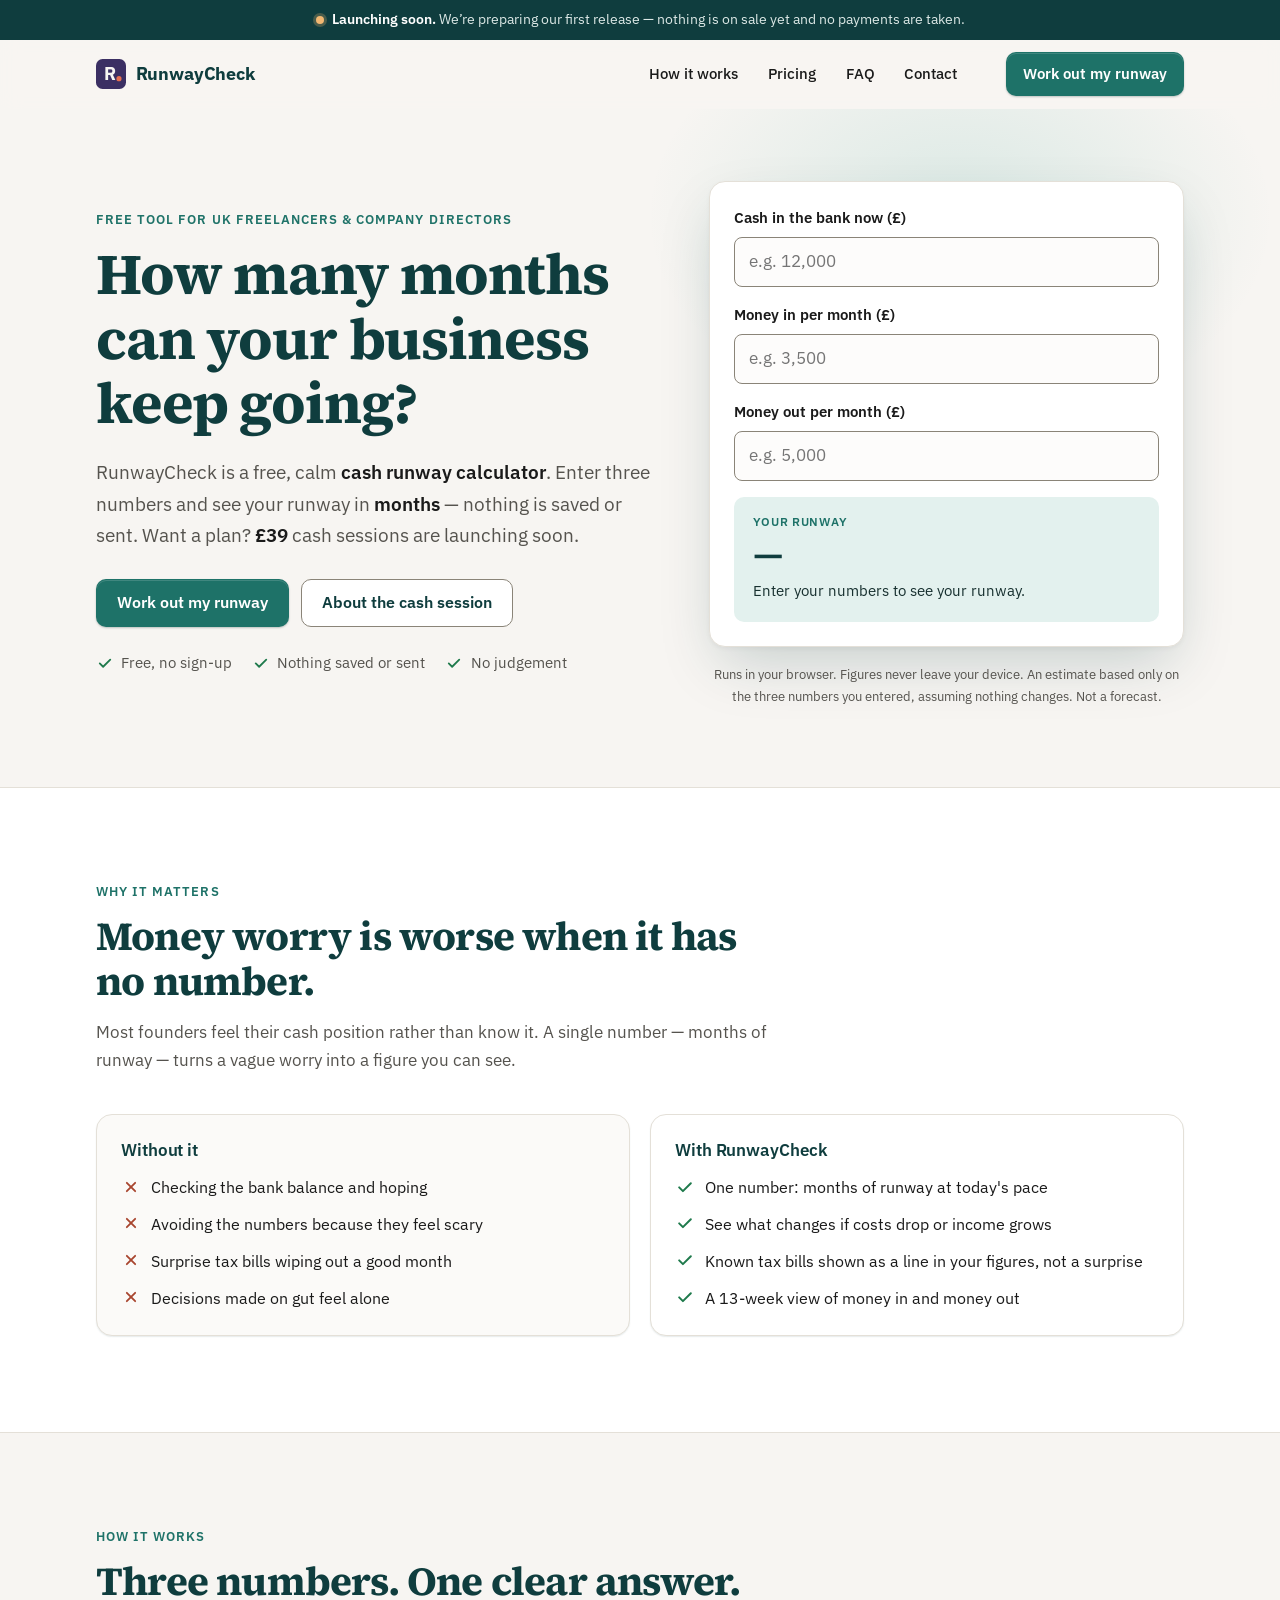
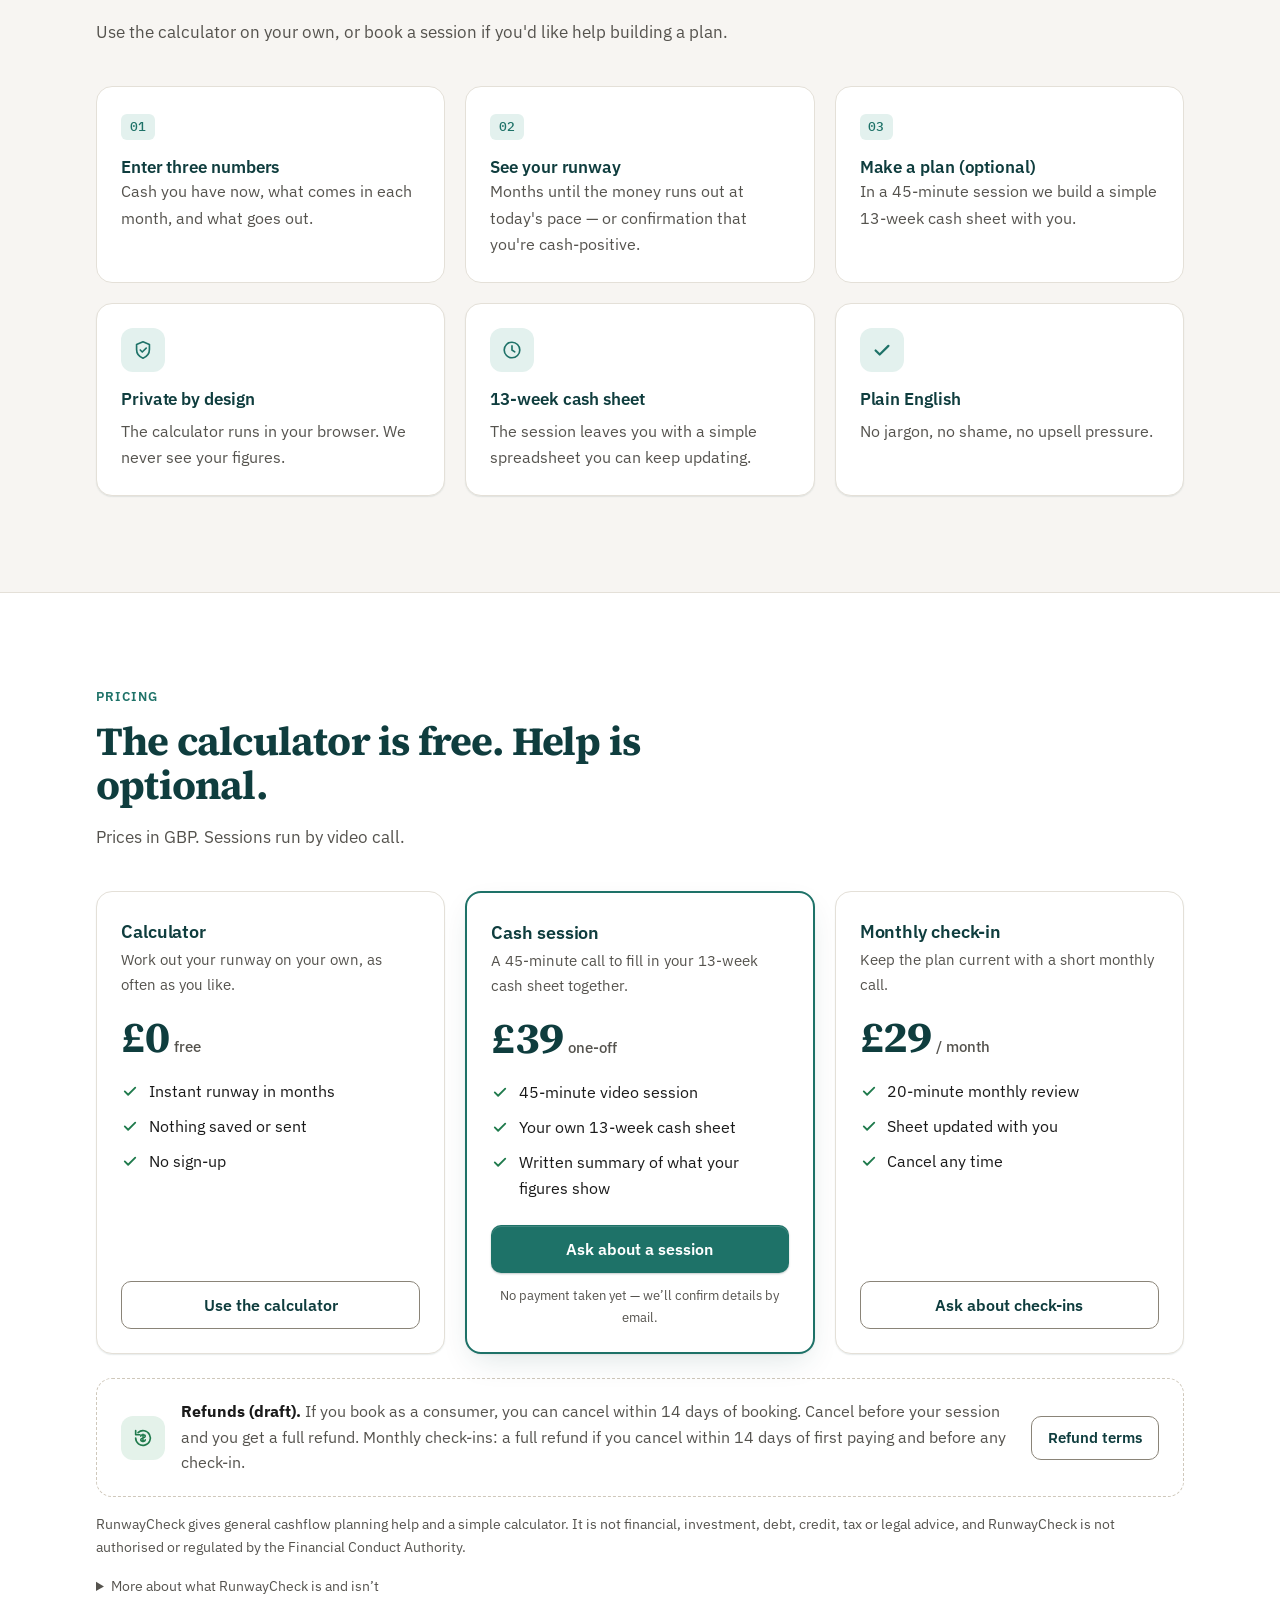
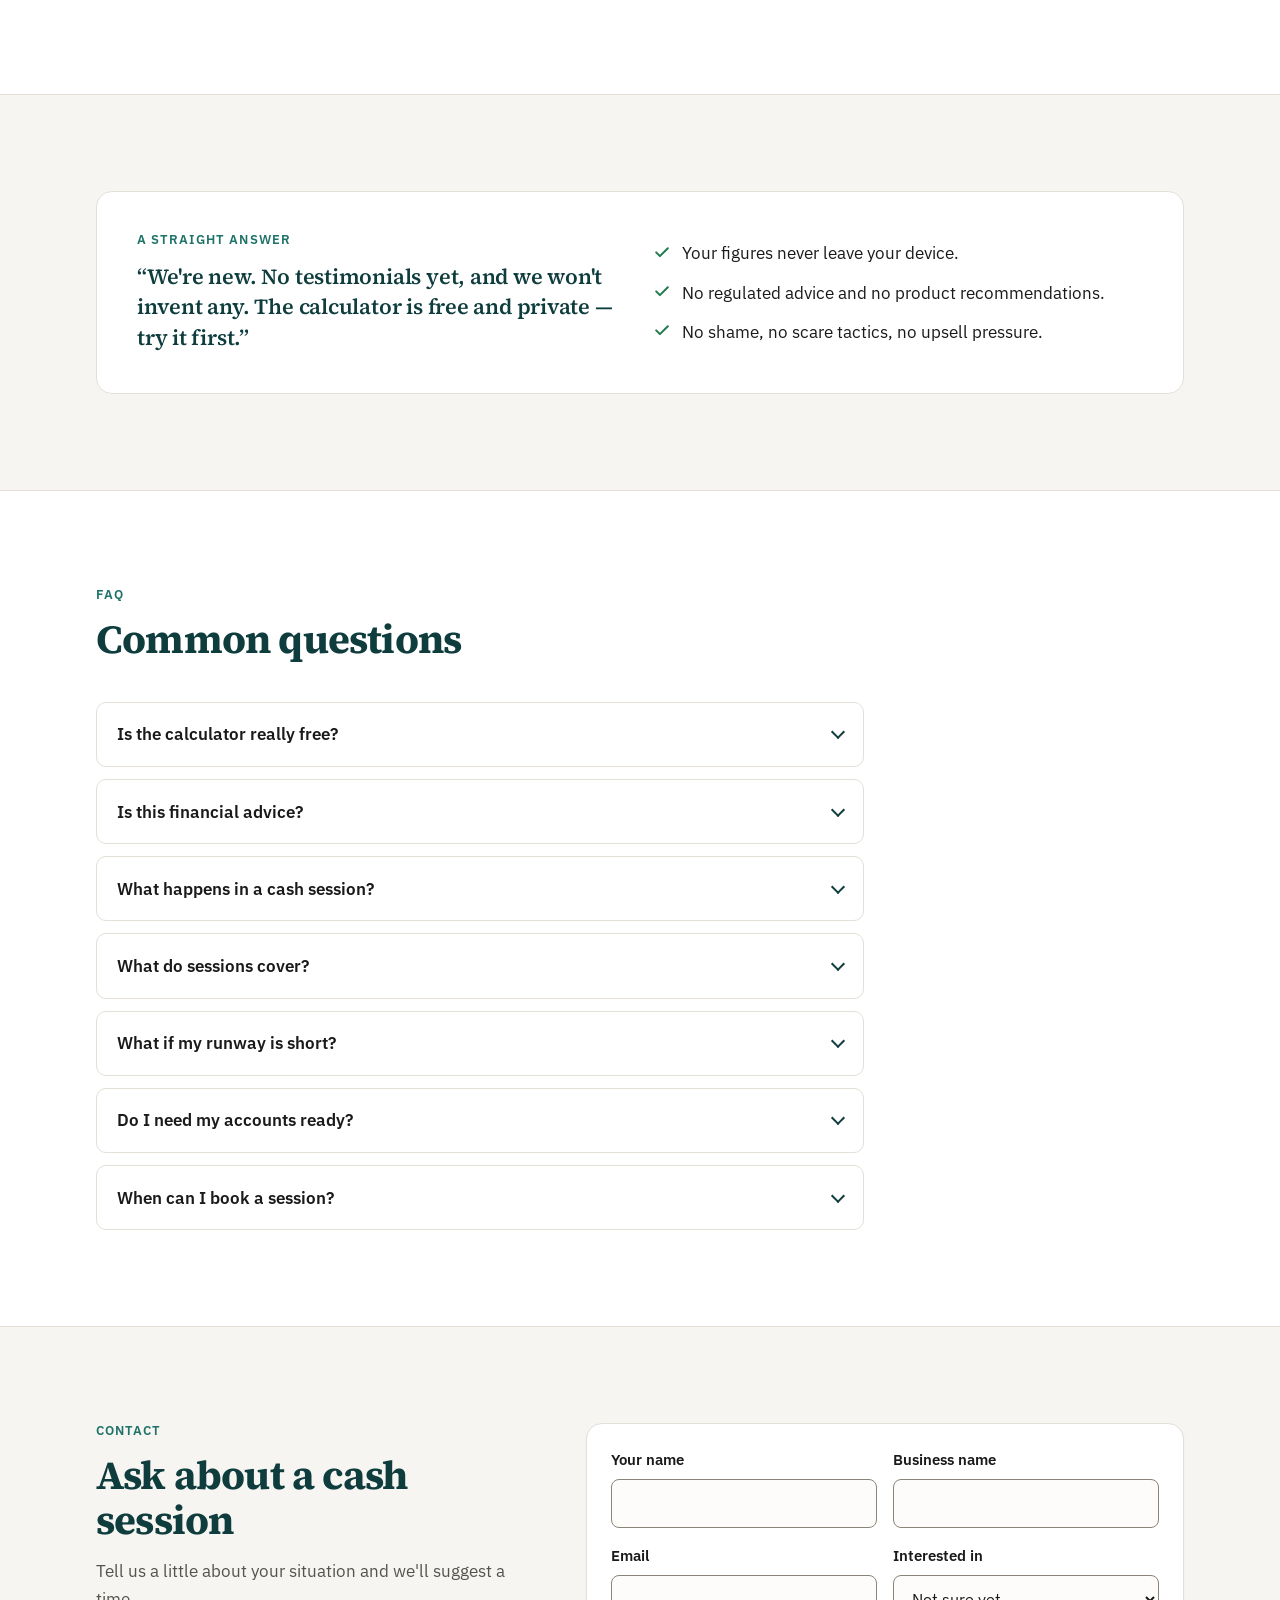
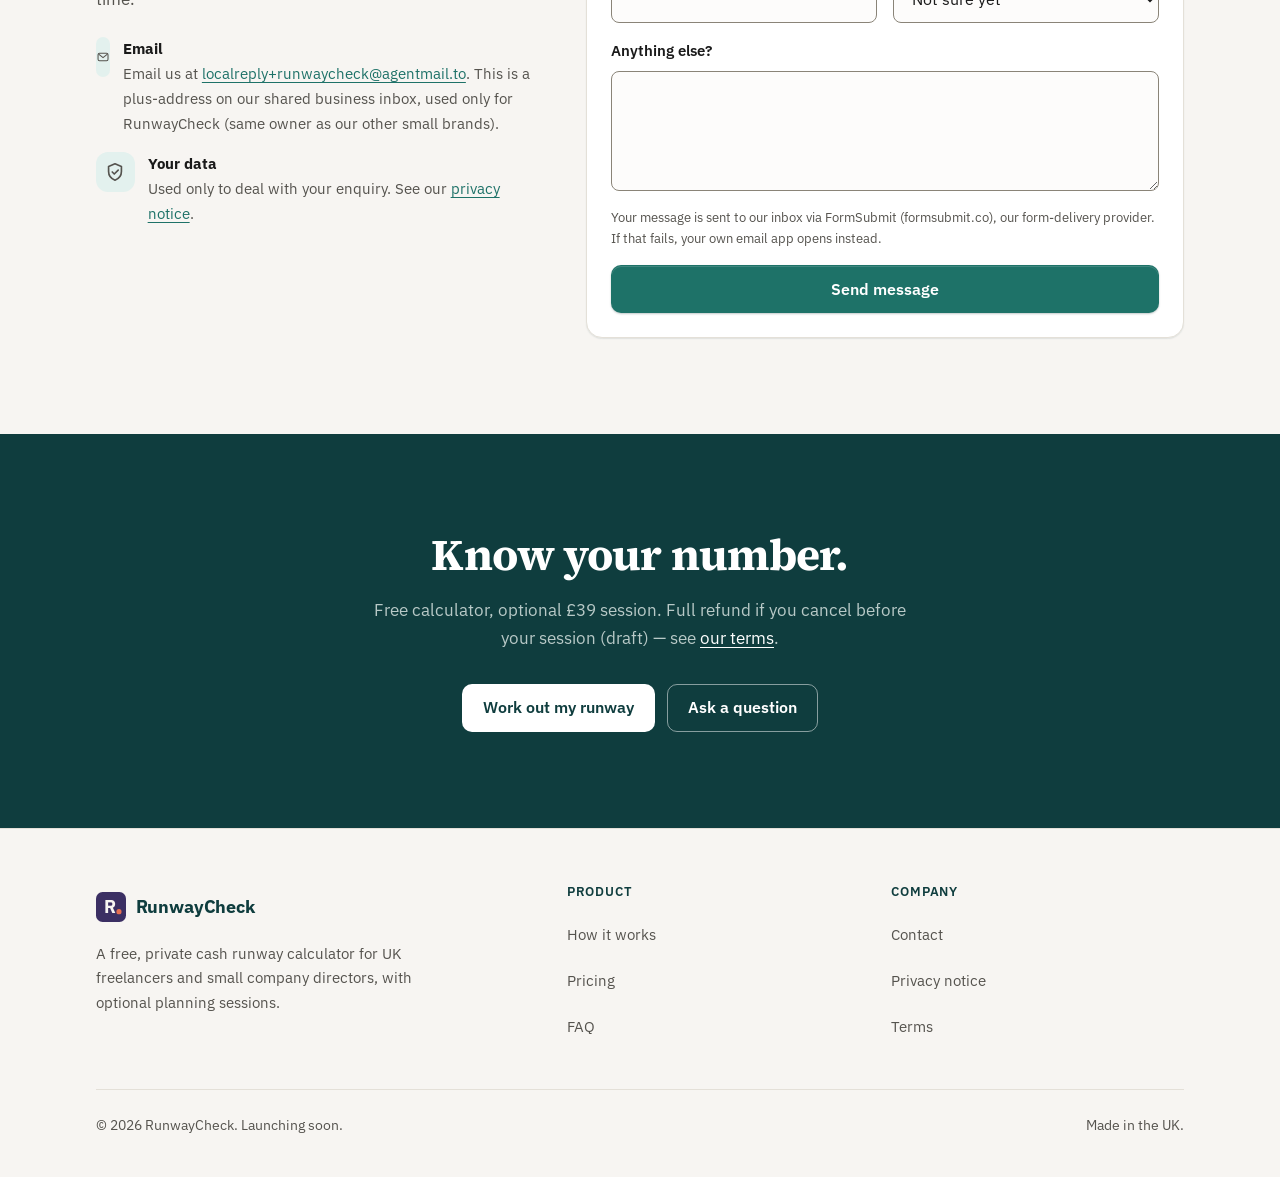
==== commit 0fd699f9: "Publish site 2026-10-19 18:13 BST" ====
--- a/index.html
+++ b/index.html
@@ -3,17 +3,26 @@
 <head>
   <meta charset="utf-8">
   <meta name="viewport" content="width=device-width, initial-scale=1">
-  <meta http-equiv="Content-Security-Policy" content="default-src 'self'; img-src 'self' data:; style-src 'self'; script-src 'self'; font-src 'self'; connect-src 'self' https://formsubmit.co; form-action 'self'; base-uri 'self'; object-src 'none'">
+  <meta http-equiv="Content-Security-Policy" content="default-src 'self'; img-src 'self' data: https://localreplyloop.goatcounter.com; style-src 'self'; script-src 'self'; font-src 'self'; connect-src 'self' https://formsubmit.co; form-action 'self'; base-uri 'self'; object-src 'none'">
   <meta name="referrer" content="strict-origin-when-cross-origin">
   <title>RunwayCheck — free cash runway calculator for UK founders</title>
   <meta name="description" content="How many months can your business keep going? A free, calm cash-runway calculator for UK freelancers and small company directors. Nothing is saved.">
-  <meta name="theme-color" content="#0F3D3E">
+  <meta name="theme-color" content="#3B2F63">
   <meta property="og:type" content="website">
   <meta property="og:title" content="RunwayCheck — free cash runway calculator for UK founders">
   <meta property="og:description" content="How many months can your business keep going? A free, calm cash-runway calculator for UK freelancers and small company directors. Nothing is saved.">
   <meta property="og:image" content="https://evanturner557-del.github.io/runwaycheck/assets/og.png">
+  <meta property="og:image:width" content="1200">
+  <meta property="og:image:height" content="630">
+  <meta property="og:image:alt" content="RunwayCheck logo with the headline: How many months can your business keep going?">
+  <meta property="og:site_name" content="RunwayCheck">
+  <meta property="og:locale" content="en_GB">
   <meta property="og:url" content="https://evanturner557-del.github.io/runwaycheck/">
   <meta name="twitter:card" content="summary_large_image">
+  <meta name="twitter:title" content="RunwayCheck — free cash runway calculator for UK founders">
+  <meta name="twitter:description" content="How many months can your business keep going? A free, calm cash-runway calculator for UK freelancers and small company directors. Nothing is saved.">
+  <meta name="twitter:image" content="https://evanturner557-del.github.io/runwaycheck/assets/og.png">
+  <meta name="twitter:image:alt" content="RunwayCheck logo with the headline: How many months can your business keep going?">
   <link rel="canonical" href="https://evanturner557-del.github.io/runwaycheck/">
   <link rel="icon" href="assets/favicon.svg" type="image/svg+xml">
   <link rel="preload" href="_shared/fonts/source-serif-4-latin-700-normal.woff2" as="font" type="font/woff2" crossorigin>
@@ -23,6 +32,7 @@
   <script src="assets/config.js"></script>
   <script src="assets/analytics.js" defer></script>
   <script src="_shared/kit.js" defer></script>
+  <script type="application/ld+json">{"@context": "https://schema.org", "@type": "Organization", "name": "RunwayCheck", "url": "https://evanturner557-del.github.io/runwaycheck/", "logo": "https://evanturner557-del.github.io/runwaycheck/assets/favicon.svg", "description": "How many months can your business keep going? A free, calm cash-runway calculator for UK freelancers and small company directors. Nothing is saved."}</script>
 </head>
 <body>
 <svg width="0" height="0" aria-hidden="true" focusable="false" class="x-s5">
@@ -45,7 +55,7 @@
 <div class="announce" role="region" aria-label="Site notice"><div class="container"><span class="dot" aria-hidden="true"></span><span><strong>Launching soon.</strong> We’re preparing our first release — nothing is on sale yet and no payments are taken.</span></div></div>
 <header class="site-header">
   <div class="container">
-    <a class="brand" href="./"><svg viewBox="0 0 64 64" aria-hidden="true"><rect width="64" height="64" rx="14" fill="#0F3D3E"/><text x="30" y="45" text-anchor="middle" font-family="Source Serif 4, Georgia, serif" font-weight="700" font-size="38" fill="#F7F5F2">R</text><circle cx="49" cy="42" r="5.5" fill="#2A9D8F"/></svg>RunwayCheck</a>
+    <a class="brand" href="./"><svg viewBox="0 0 64 64" aria-hidden="true"><rect width="64" height="64" rx="14" fill="#3B2F63"/><text x="30" y="45" text-anchor="middle" font-family="Source Serif 4, Georgia, serif" font-weight="700" font-size="38" fill="#F7F5F2">R</text><circle cx="49" cy="42" r="5.5" fill="#E76F51"/></svg>RunwayCheck</a>
     <nav class="nav" aria-label="Primary"><a href="#how">How it works</a><a href="#pricing">Pricing</a><a href="#faq">FAQ</a><a href="#contact">Contact</a></nav>
     <a class="btn btn--primary btn--sm header-cta" href="#top-tool" data-cta="header">Work out my runway</a>
     <button class="nav-toggle" type="button" aria-controls="mobile-nav" aria-expanded="false" aria-label="Open menu"><svg aria-hidden="true"><use href="#i-menu"/></svg></button>
@@ -97,8 +107,9 @@
           <p class="price"><b>£0</b><span>free</span></p><ul class="checks"><li><svg aria-hidden="true"><use href="#i-check"/></svg>Instant runway in months</li><li><svg aria-hidden="true"><use href="#i-check"/></svg>Nothing saved or sent</li><li><svg aria-hidden="true"><use href="#i-check"/></svg>No sign-up</li></ul><div class="cta-wrap"><a class="btn btn--ghost btn--block" href="#top-tool" data-cta="tool" data-plan="free">Use the calculator</a></div></article><article class="tier tier--featured"><h3>Cash session</h3><p class="tier__for">A 45-minute call to fill in your 13-week cash sheet together.</p>
           <p class="price"><b>£39</b><span>one-off</span></p><ul class="checks"><li><svg aria-hidden="true"><use href="#i-check"/></svg>45-minute video session</li><li><svg aria-hidden="true"><use href="#i-check"/></svg>Your own 13-week cash sheet</li><li><svg aria-hidden="true"><use href="#i-check"/></svg>Written summary of what your figures show</li></ul><div class="cta-wrap"><a class="btn btn--primary btn--block" href="#contact" data-cta="enquire" data-plan="session">Ask about a session</a><p class="sub">No payment taken yet — we’ll confirm details by email.</p></div></article><article class="tier"><h3>Monthly check-in</h3><p class="tier__for">Keep the plan current with a short monthly call.</p>
           <p class="price"><b>£29</b><span>/ month</span></p><ul class="checks"><li><svg aria-hidden="true"><use href="#i-check"/></svg>20-minute monthly review</li><li><svg aria-hidden="true"><use href="#i-check"/></svg>Sheet updated with you</li><li><svg aria-hidden="true"><use href="#i-check"/></svg>Cancel any time</li></ul><div class="cta-wrap"><a class="btn btn--ghost btn--block" href="#contact" data-cta="enquire" data-plan="checkin">Ask about check-ins</a></div></article></div>
-      <div class="guarantee"><div class="icon"><svg aria-hidden="true"><use href="#i-refund"/></svg></div><p><strong>Refunds.</strong> If you book as a consumer, you can cancel within 14 days of booking. Cancel before your session and you get a full refund. Monthly check-ins: a full refund if you cancel within 14 days of first paying and before any check-in.</p><a class="btn btn--ghost btn--sm" href="terms.html#refunds">Refund terms</a></div>
-      <p class="fineprint">RunwayCheck gives general cashflow planning help and a simple calculator. It is not financial, investment, debt, credit, tax or legal advice, and RunwayCheck is not authorised or regulated by the Financial Conduct Authority. We don’t recommend financial products, lenders or debt solutions. Results are estimates based only on the figures you enter — not forecasts or guarantees. For tax, speak to an accountant. For free money guidance, see MoneyHelper (moneyhelper.org.uk). If you’re self-employed and worried about debt, Business Debtline (businessdebtline.org, 0800 197 6026) gives free, FCA-regulated debt advice; StepChange (stepchange.org) helps with personal debt.</p>
+      <div class="guarantee"><div class="icon"><svg aria-hidden="true"><use href="#i-refund"/></svg></div><p><strong>Refunds <span data-draft="refund">(draft)</span>.</strong> If you book as a consumer, you can cancel within 14 days of booking. Cancel before your session and you get a full refund. Monthly check-ins: a full refund if you cancel within 14 days of first paying and before any check-in.</p><a class="btn btn--ghost btn--sm" href="terms.html#refunds">Refund terms</a></div>
+      <p class="fineprint">RunwayCheck gives general cashflow planning help and a simple calculator. It is not financial, investment, debt, credit, tax or legal advice, and RunwayCheck is not authorised or regulated by the Financial Conduct Authority.</p>
+      <details class="fineprint"><summary>More about what RunwayCheck is and isn’t</summary><p>We don’t recommend financial products, lenders or debt solutions. Results are estimates based only on the figures you enter — not forecasts or guarantees. For tax, speak to an accountant. For free money guidance, see MoneyHelper (moneyhelper.org.uk). If you’re self-employed and worried about debt, Business Debtline (businessdebtline.org, 0800 197 6026) gives free, FCA-regulated debt advice; StepChange (stepchange.org) helps with personal debt.</p></details>
     </div>
   </section>
   <section class="section" id="honest">
@@ -133,14 +144,14 @@
     </div>
   </section>
   <section class="section section--ink">
-    <div class="container final-cta"><h2>Know your number.</h2><p>Free calculator, optional £39 session. Full refund if you cancel before your session — see <a href="terms.html#refunds">our terms</a>.</p>
+    <div class="container final-cta"><h2>Know your number.</h2><p>Free calculator, optional £39 session. Full refund if you cancel before your session (draft) — see <a href="terms.html#refunds">our terms</a>.</p>
       <div class="btn-row"><a class="btn btn--light" href="#top-tool" data-cta="final">Work out my runway</a><a class="btn btn--outline-light" href="#contact" data-cta="final-contact">Ask a question</a></div></div>
   </section>
 </main>
 <footer class="site-footer">
   <div class="container">
     <div class="footer-grid">
-      <div><a class="brand" href="./"><svg viewBox="0 0 64 64" aria-hidden="true"><rect width="64" height="64" rx="14" fill="#0F3D3E"/><text x="30" y="45" text-anchor="middle" font-family="Source Serif 4, Georgia, serif" font-weight="700" font-size="38" fill="#F7F5F2">R</text><circle cx="49" cy="42" r="5.5" fill="#2A9D8F"/></svg>RunwayCheck</a><p class="x-s10">A free, private cash runway calculator for UK freelancers and small company directors, with optional planning sessions.</p></div>
+      <div><a class="brand" href="./"><svg viewBox="0 0 64 64" aria-hidden="true"><rect width="64" height="64" rx="14" fill="#3B2F63"/><text x="30" y="45" text-anchor="middle" font-family="Source Serif 4, Georgia, serif" font-weight="700" font-size="38" fill="#F7F5F2">R</text><circle cx="49" cy="42" r="5.5" fill="#E76F51"/></svg>RunwayCheck</a><p class="x-s10">A free, private cash runway calculator for UK freelancers and small company directors, with optional planning sessions.</p></div>
       <div><h2>Product</h2><ul><li><a href="#how">How it works</a></li><li><a href="#pricing">Pricing</a></li><li><a href="#faq">FAQ</a></li></ul></div>
       <div><h2>Company</h2><ul><li><a href="#contact">Contact</a></li><li><a href="privacy.html">Privacy notice</a></li><li><a href="terms.html">Terms</a></li></ul></div>
     </div>
--- a/_shared/kit.css
+++ b/_shared/kit.css
@@ -325,3 +325,7 @@
 .launch-facts .icon svg { width: 18px; height: 18px; }
 
 .section--ink a:not(.btn){color:#fff;text-decoration:underline}
+.pricing--single { max-width: 30rem; margin-inline: auto; }
+@media (min-width: 60rem) { .pricing.pricing--single { grid-template-columns: 1fr; } }
+.tier-more { max-width: 64rem; margin: 1.25rem auto 0; text-align: center; color: var(--muted); font-size: .9375rem; line-height: 1.6; }
+.tier-more a { font-weight: 600; white-space: nowrap; }
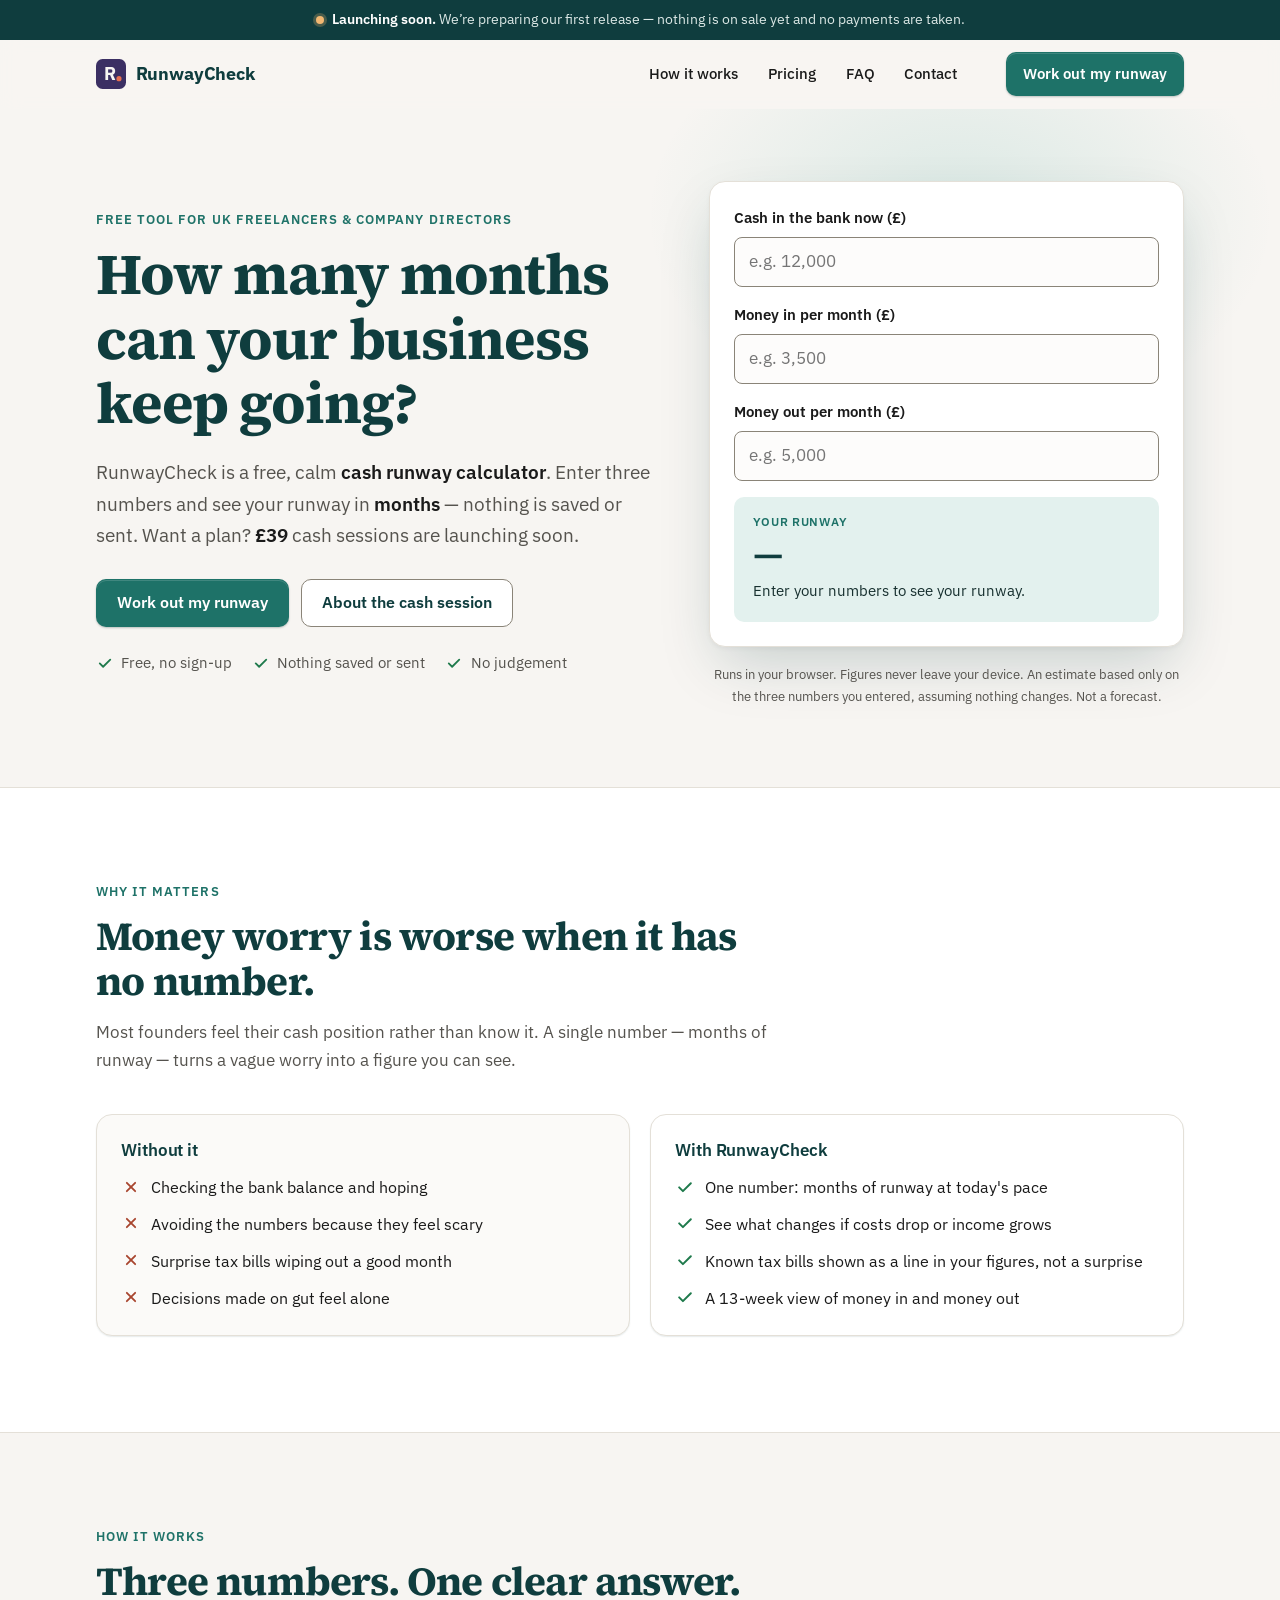
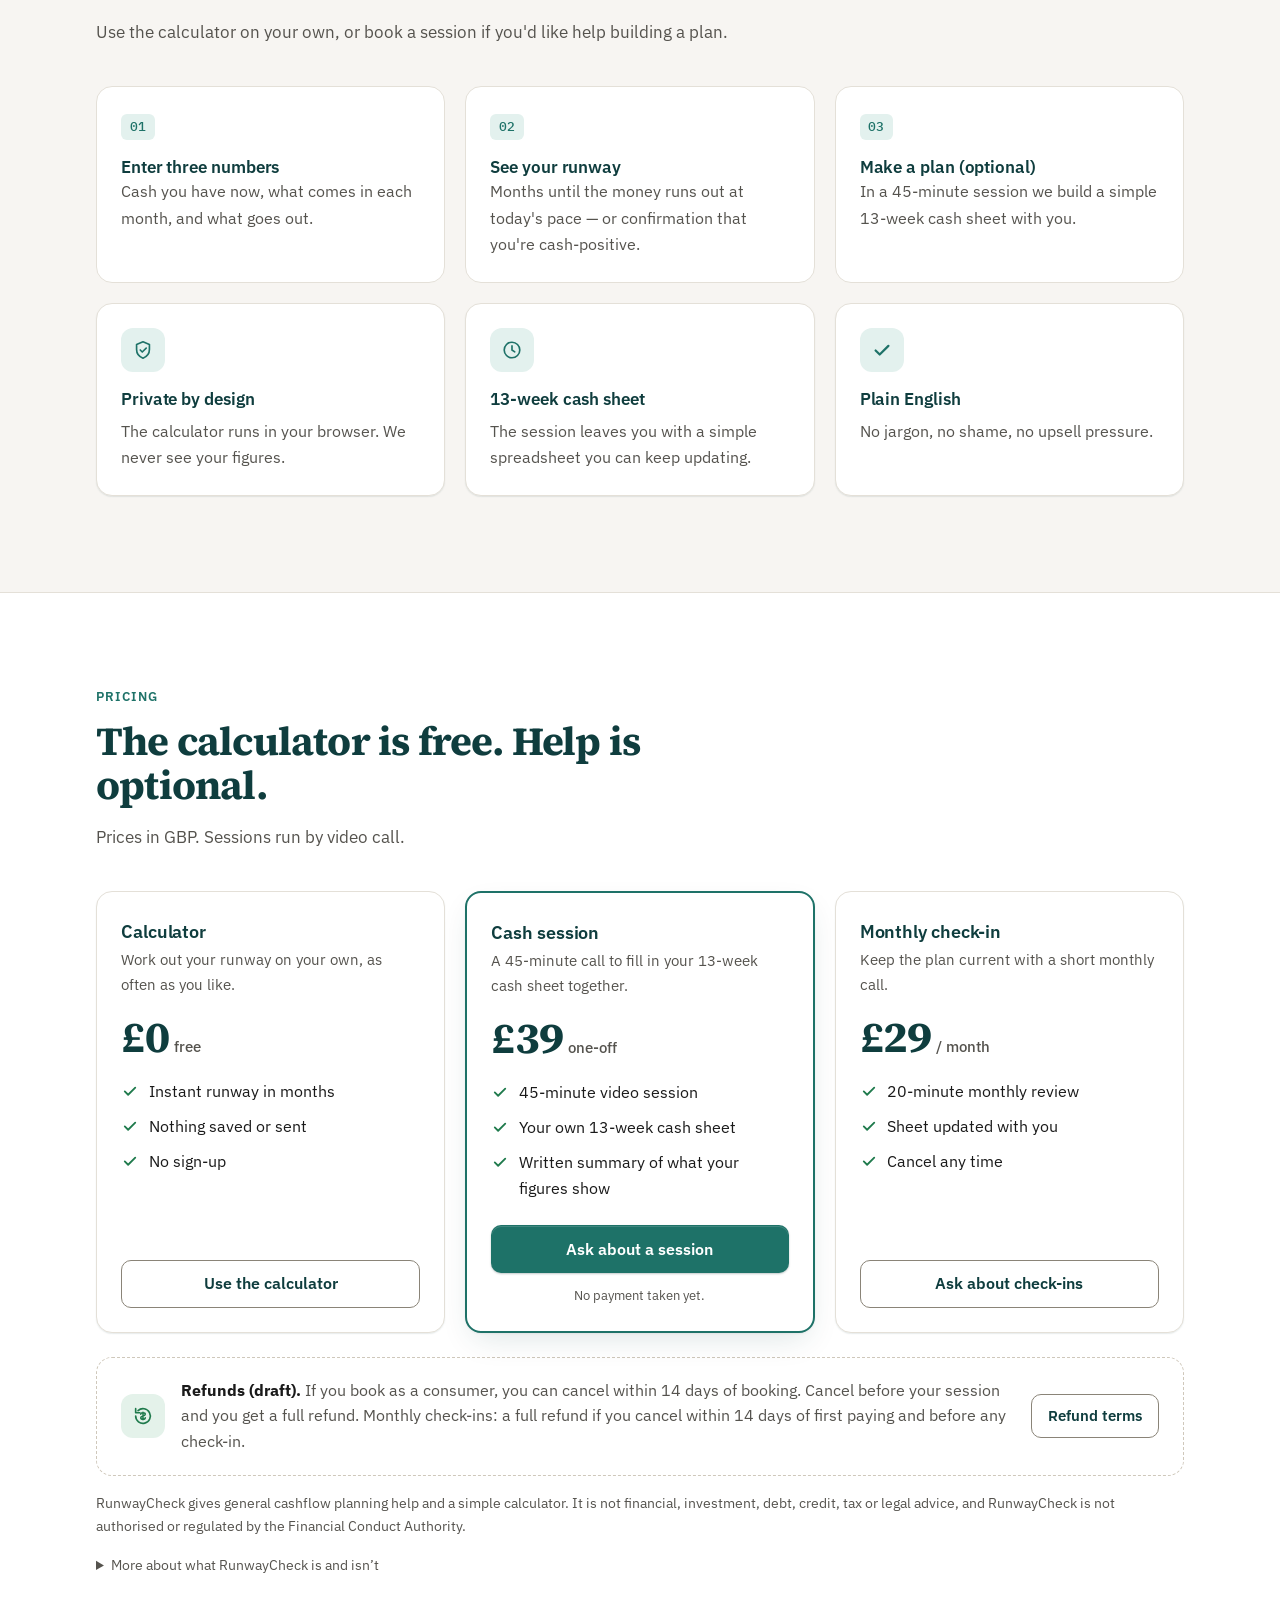
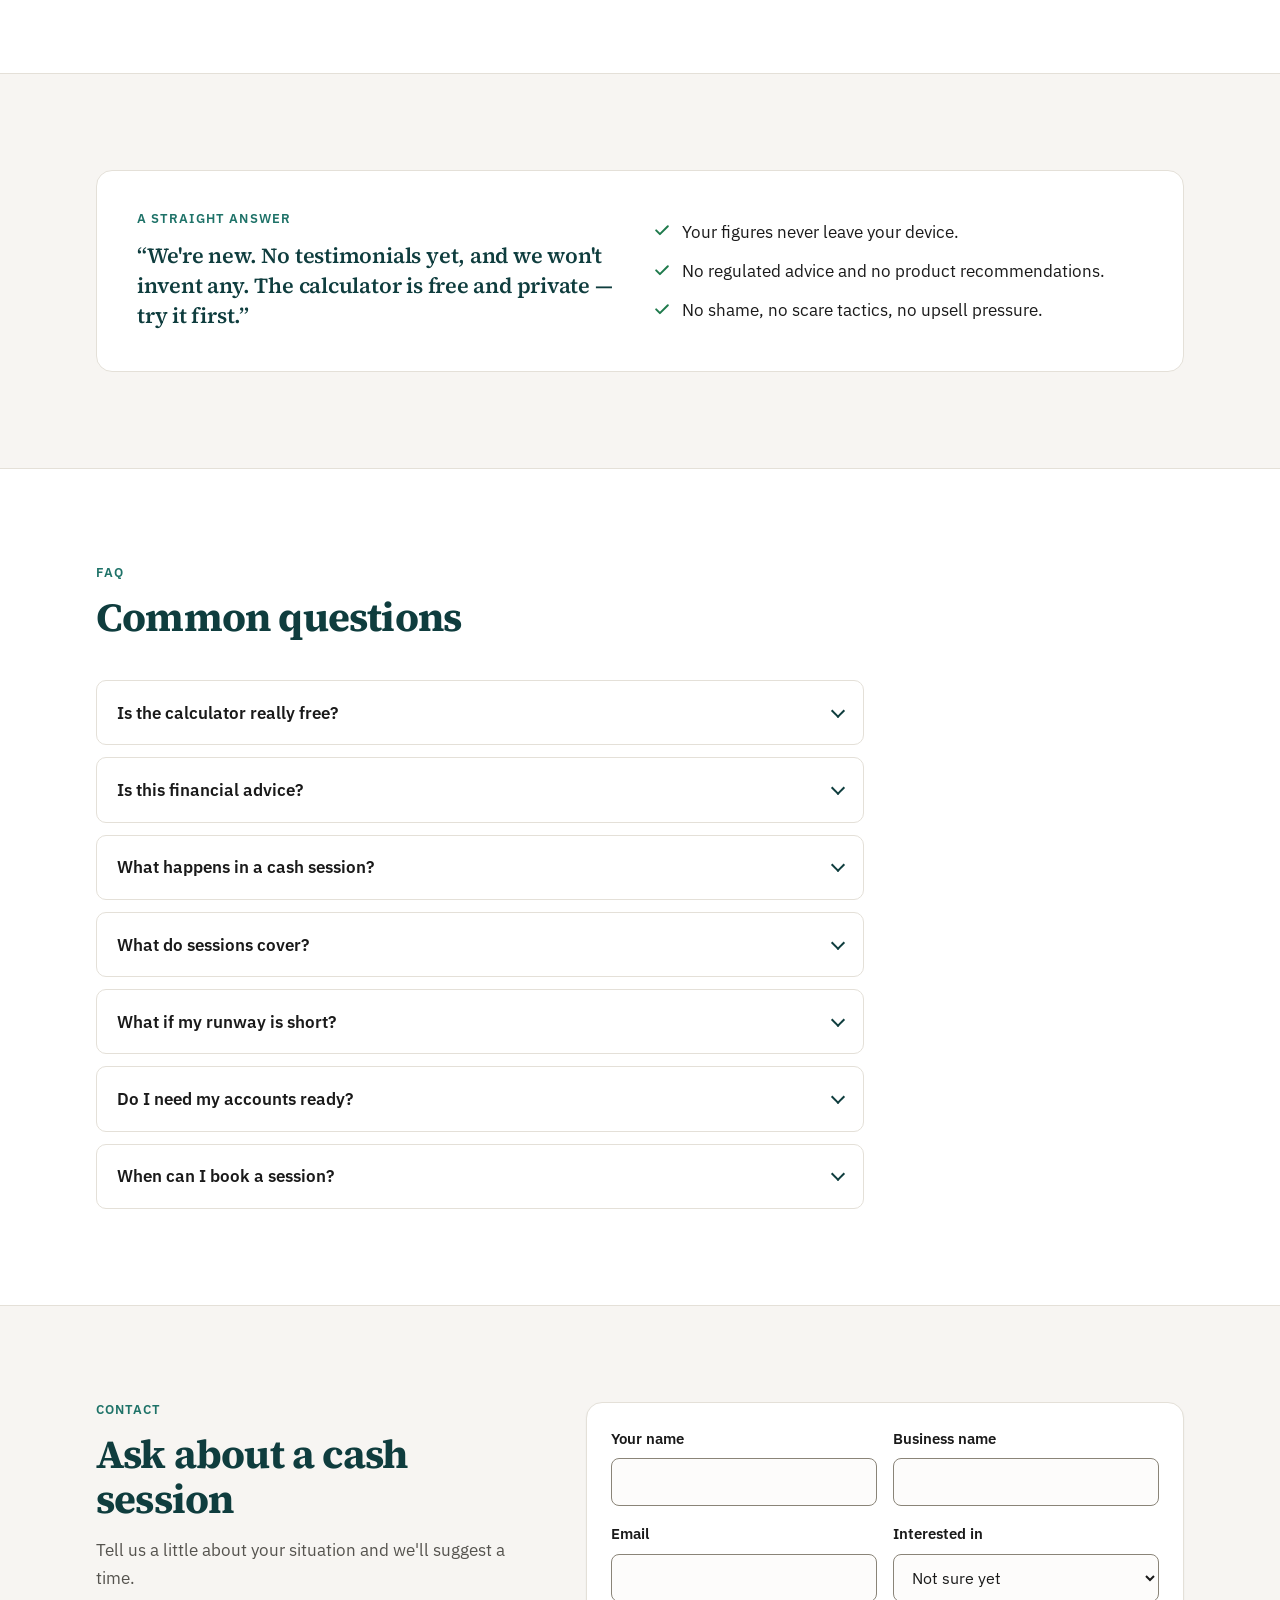
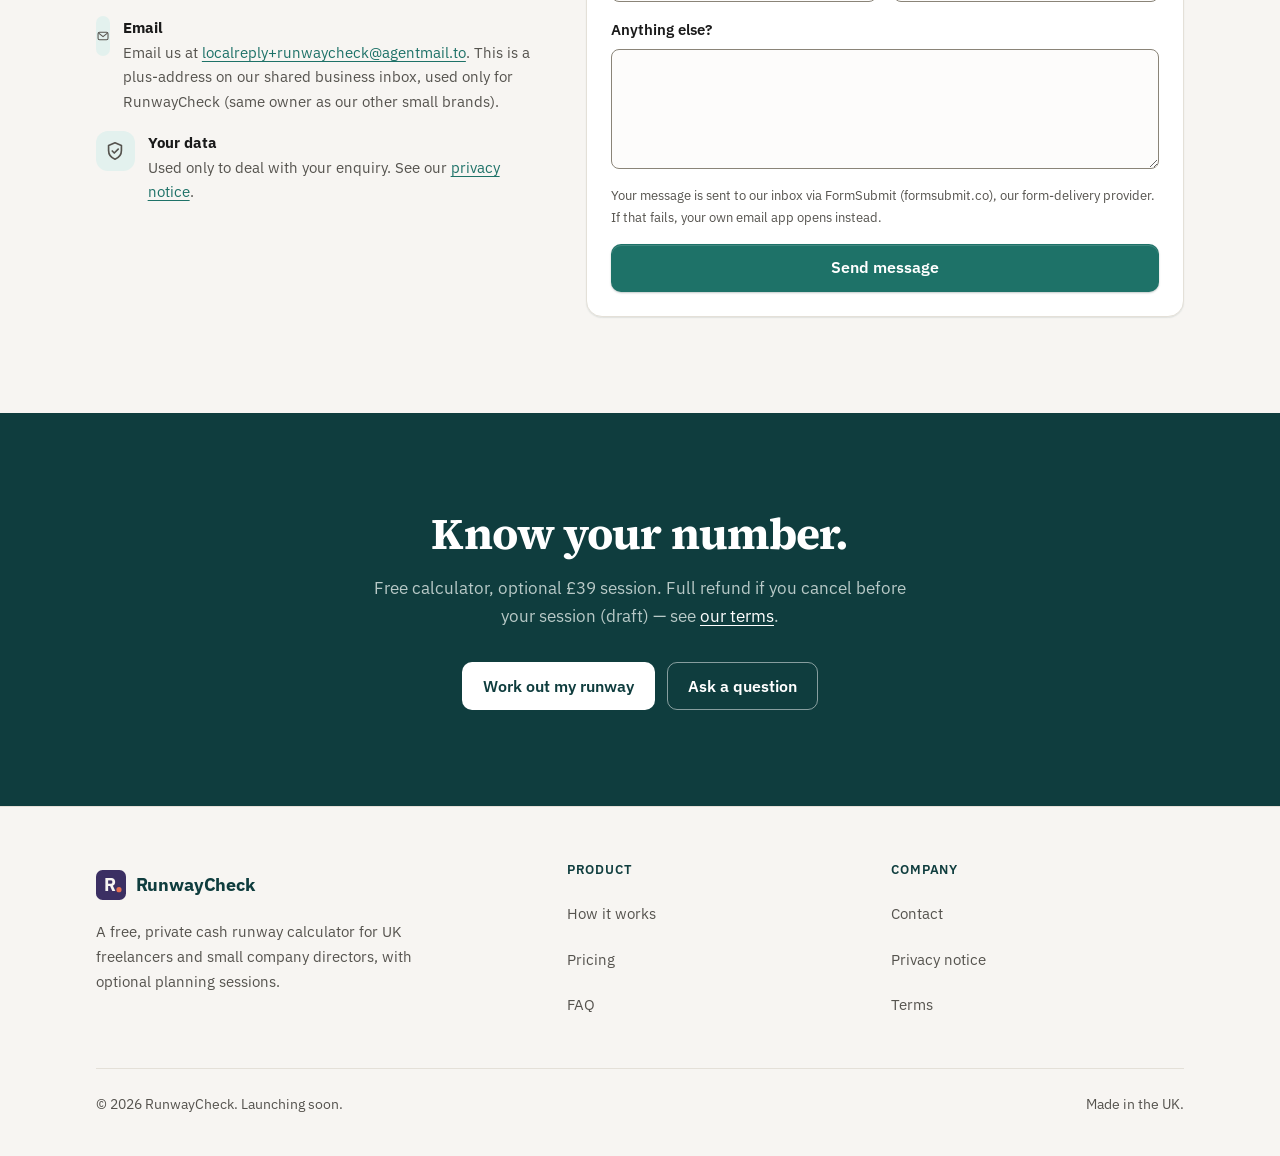
==== commit 45594140: "Publish site 2026-10-20 07:58 BST" ====
--- a/index.html
+++ b/index.html
@@ -105,7 +105,7 @@
       <div class="section-head"><span class="eyebrow">Pricing</span><h2>The calculator is free. Help is optional.</h2><p>Prices in GBP. Sessions run by video call.</p></div>
       <div class="pricing"><article class="tier"><h3>Calculator</h3><p class="tier__for">Work out your runway on your own, as often as you like.</p>
           <p class="price"><b>£0</b><span>free</span></p><ul class="checks"><li><svg aria-hidden="true"><use href="#i-check"/></svg>Instant runway in months</li><li><svg aria-hidden="true"><use href="#i-check"/></svg>Nothing saved or sent</li><li><svg aria-hidden="true"><use href="#i-check"/></svg>No sign-up</li></ul><div class="cta-wrap"><a class="btn btn--ghost btn--block" href="#top-tool" data-cta="tool" data-plan="free">Use the calculator</a></div></article><article class="tier tier--featured"><h3>Cash session</h3><p class="tier__for">A 45-minute call to fill in your 13-week cash sheet together.</p>
-          <p class="price"><b>£39</b><span>one-off</span></p><ul class="checks"><li><svg aria-hidden="true"><use href="#i-check"/></svg>45-minute video session</li><li><svg aria-hidden="true"><use href="#i-check"/></svg>Your own 13-week cash sheet</li><li><svg aria-hidden="true"><use href="#i-check"/></svg>Written summary of what your figures show</li></ul><div class="cta-wrap"><a class="btn btn--primary btn--block" href="#contact" data-cta="enquire" data-plan="session">Ask about a session</a><p class="sub">No payment taken yet — we’ll confirm details by email.</p></div></article><article class="tier"><h3>Monthly check-in</h3><p class="tier__for">Keep the plan current with a short monthly call.</p>
+          <p class="price"><b>£39</b><span>one-off</span></p><ul class="checks"><li><svg aria-hidden="true"><use href="#i-check"/></svg>45-minute video session</li><li><svg aria-hidden="true"><use href="#i-check"/></svg>Your own 13-week cash sheet</li><li><svg aria-hidden="true"><use href="#i-check"/></svg>Written summary of what your figures show</li></ul><div class="cta-wrap"><a class="btn btn--primary btn--block" href="#contact" data-cta="enquire" data-plan="session">Ask about a session</a><p class="sub">No payment taken yet.</p></div></article><article class="tier"><h3>Monthly check-in</h3><p class="tier__for">Keep the plan current with a short monthly call.</p>
           <p class="price"><b>£29</b><span>/ month</span></p><ul class="checks"><li><svg aria-hidden="true"><use href="#i-check"/></svg>20-minute monthly review</li><li><svg aria-hidden="true"><use href="#i-check"/></svg>Sheet updated with you</li><li><svg aria-hidden="true"><use href="#i-check"/></svg>Cancel any time</li></ul><div class="cta-wrap"><a class="btn btn--ghost btn--block" href="#contact" data-cta="enquire" data-plan="checkin">Ask about check-ins</a></div></article></div>
       <div class="guarantee"><div class="icon"><svg aria-hidden="true"><use href="#i-refund"/></svg></div><p><strong>Refunds <span data-draft="refund">(draft)</span>.</strong> If you book as a consumer, you can cancel within 14 days of booking. Cancel before your session and you get a full refund. Monthly check-ins: a full refund if you cancel within 14 days of first paying and before any check-in.</p><a class="btn btn--ghost btn--sm" href="terms.html#refunds">Refund terms</a></div>
       <p class="fineprint">RunwayCheck gives general cashflow planning help and a simple calculator. It is not financial, investment, debt, credit, tax or legal advice, and RunwayCheck is not authorised or regulated by the Financial Conduct Authority.</p>
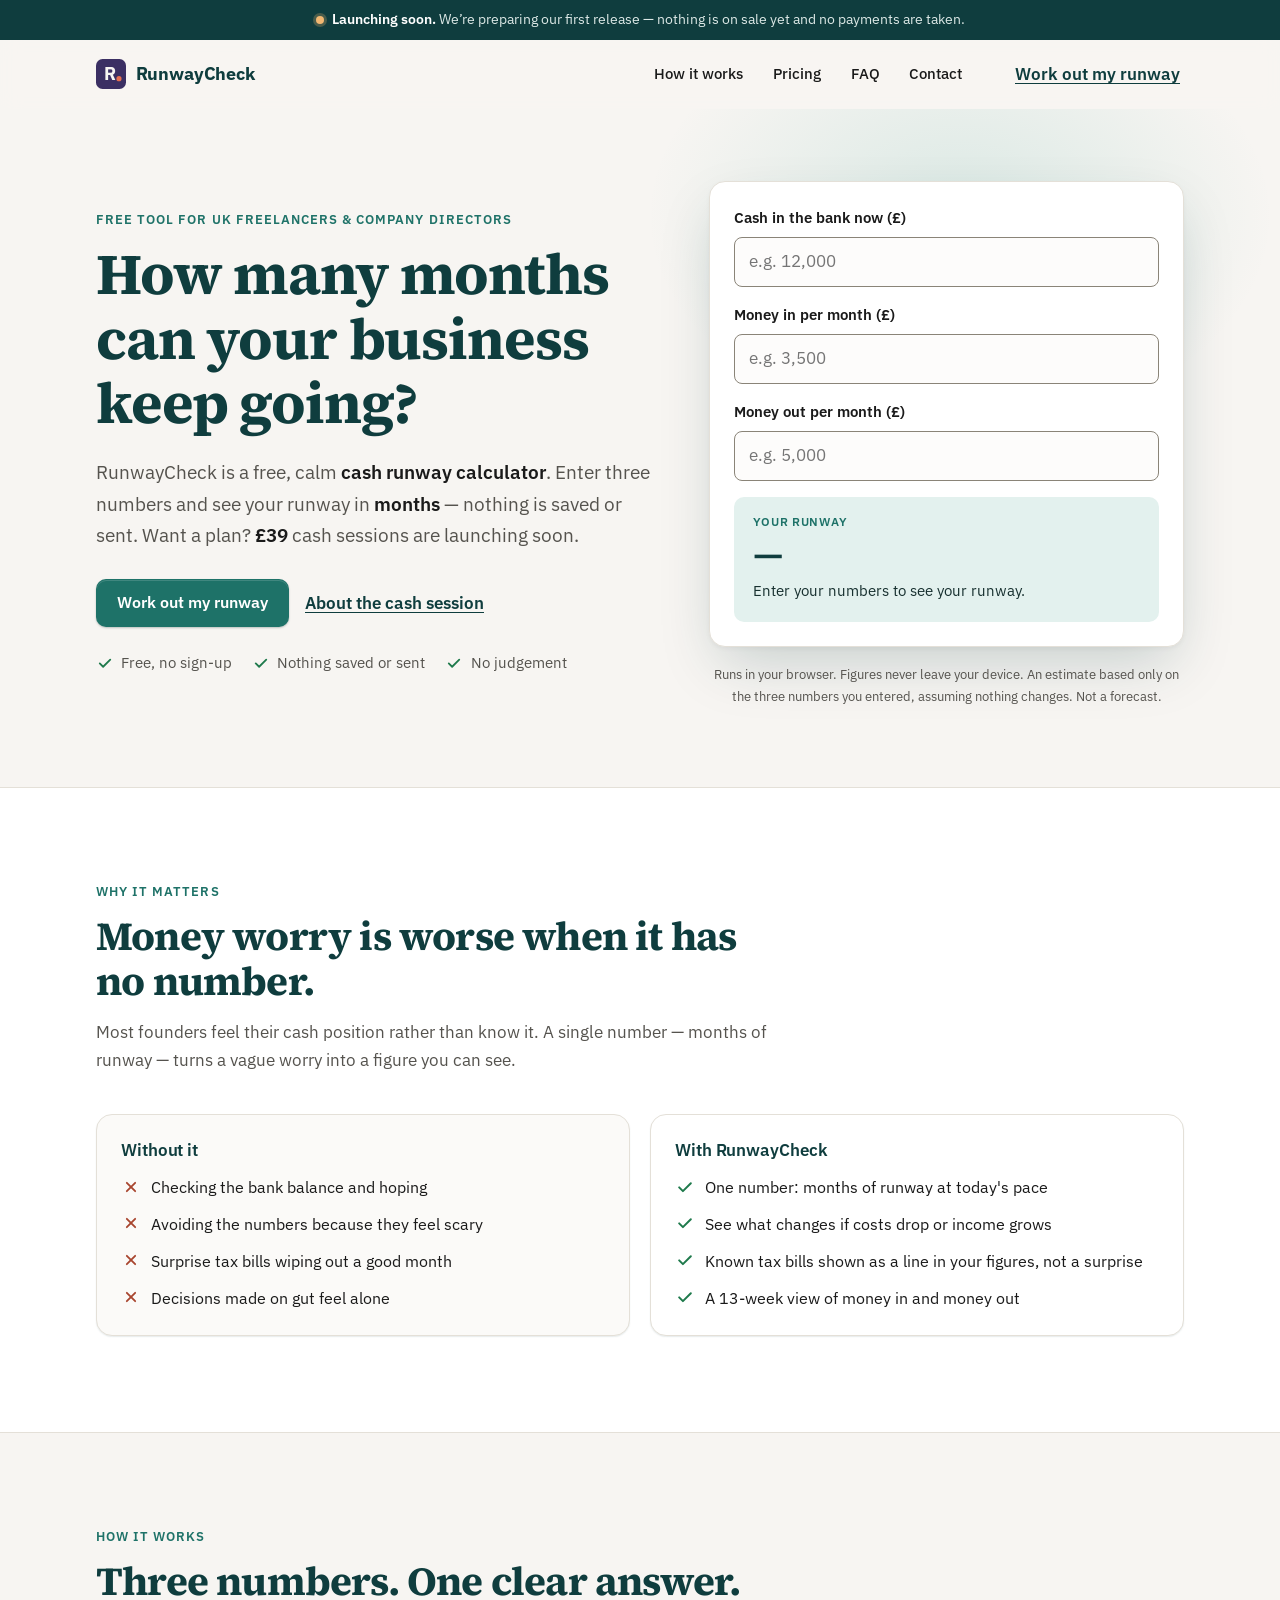
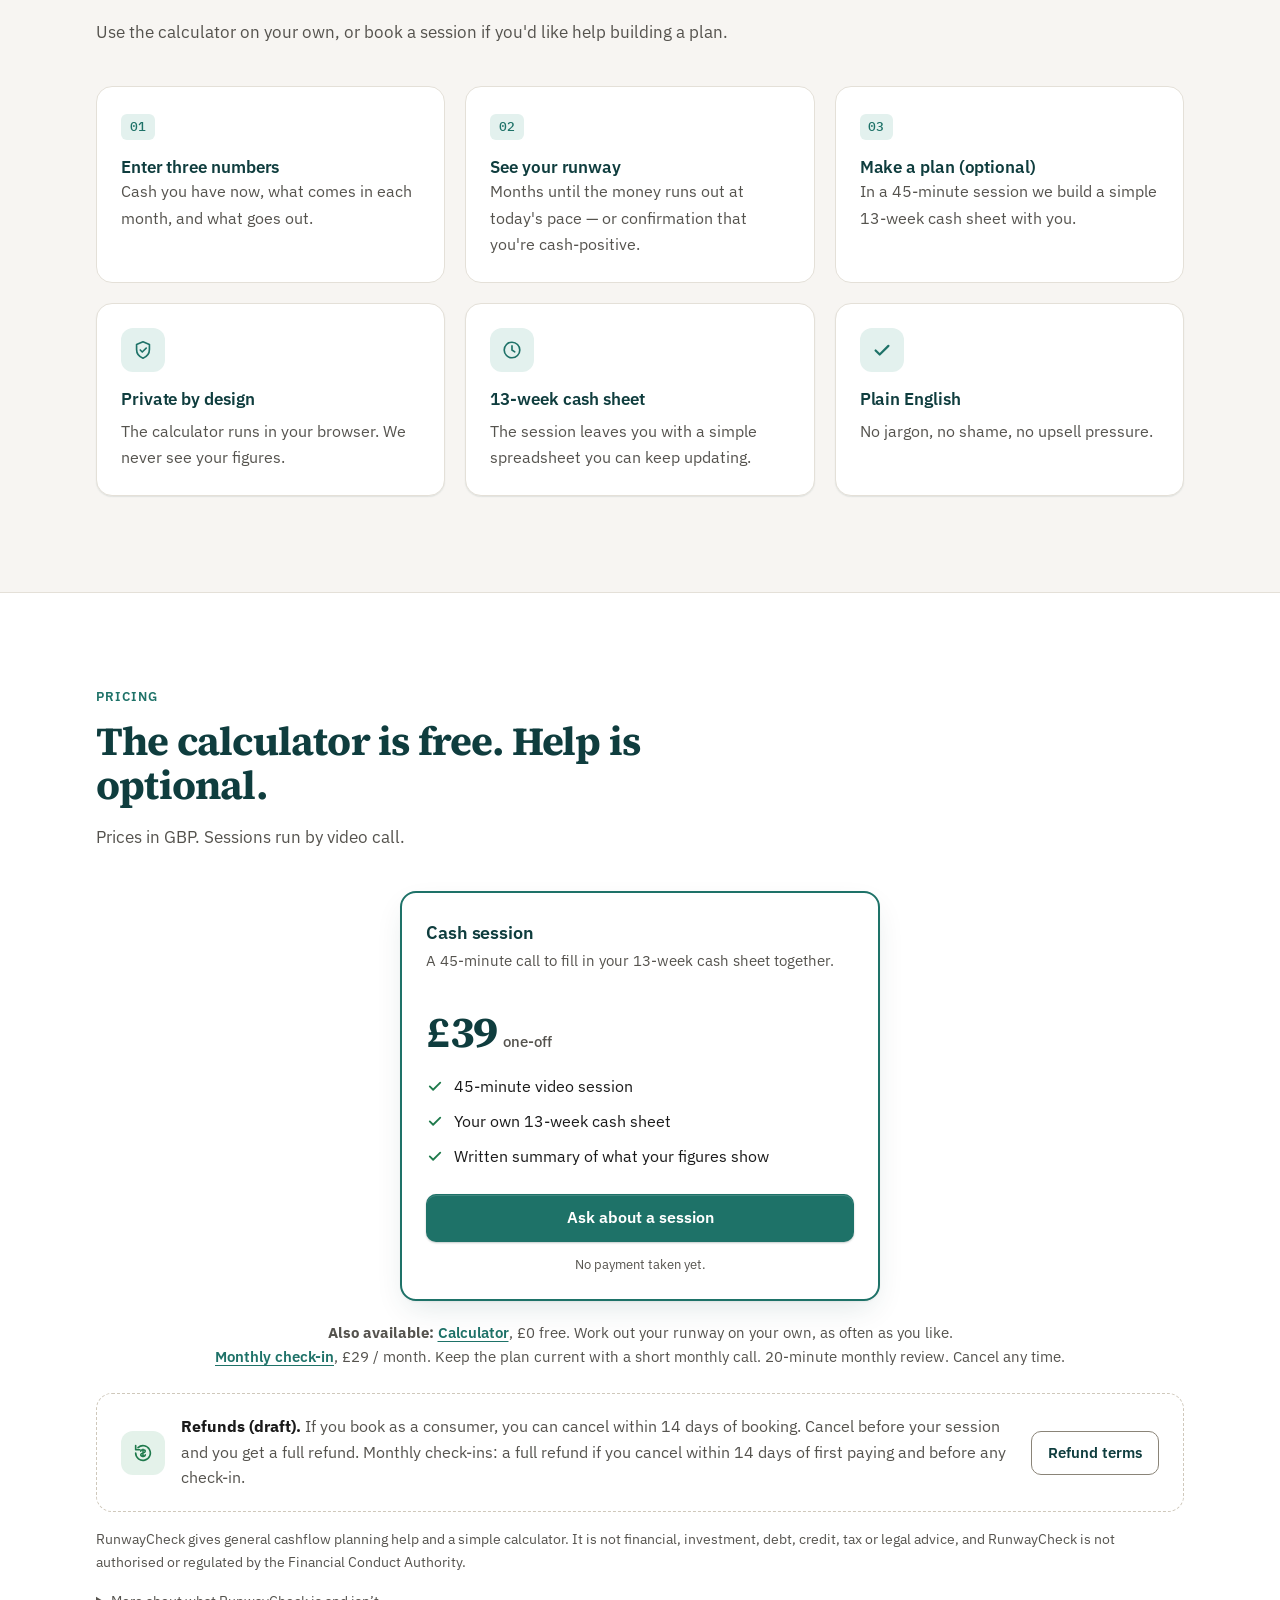
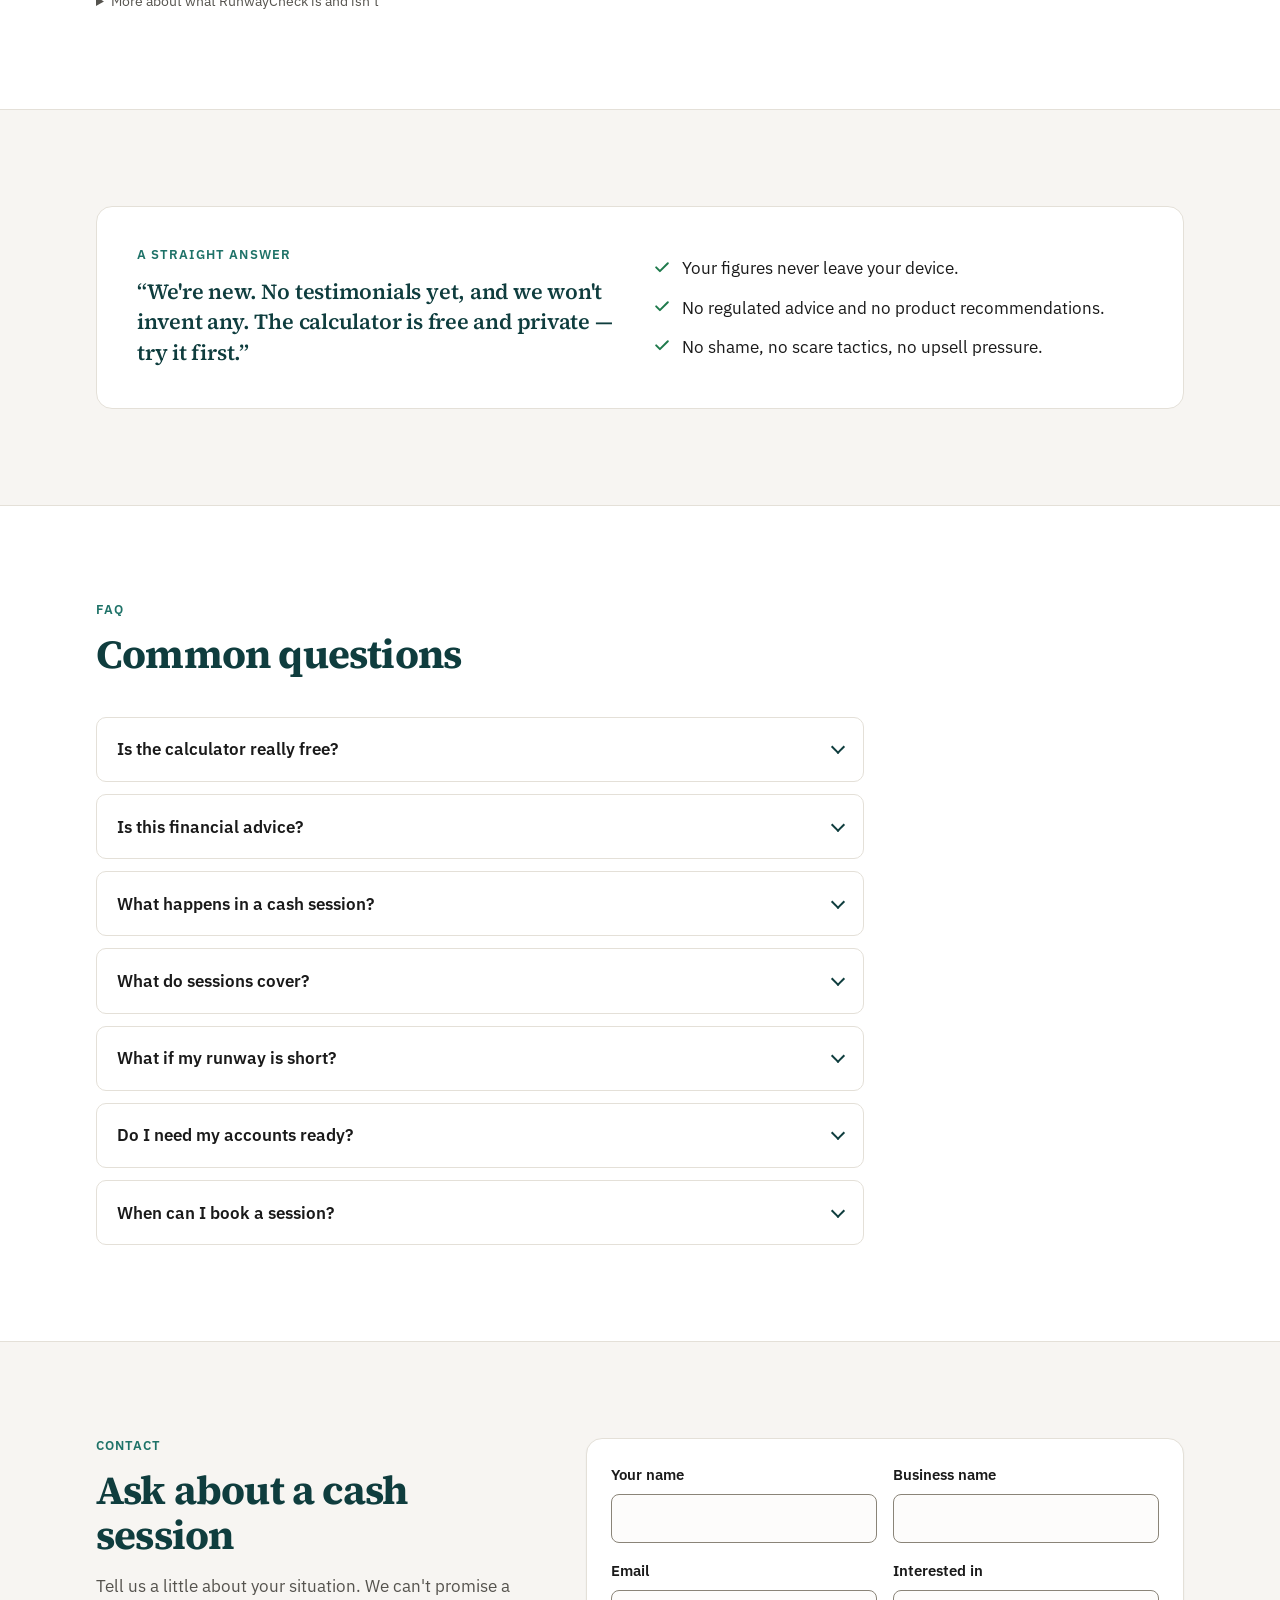
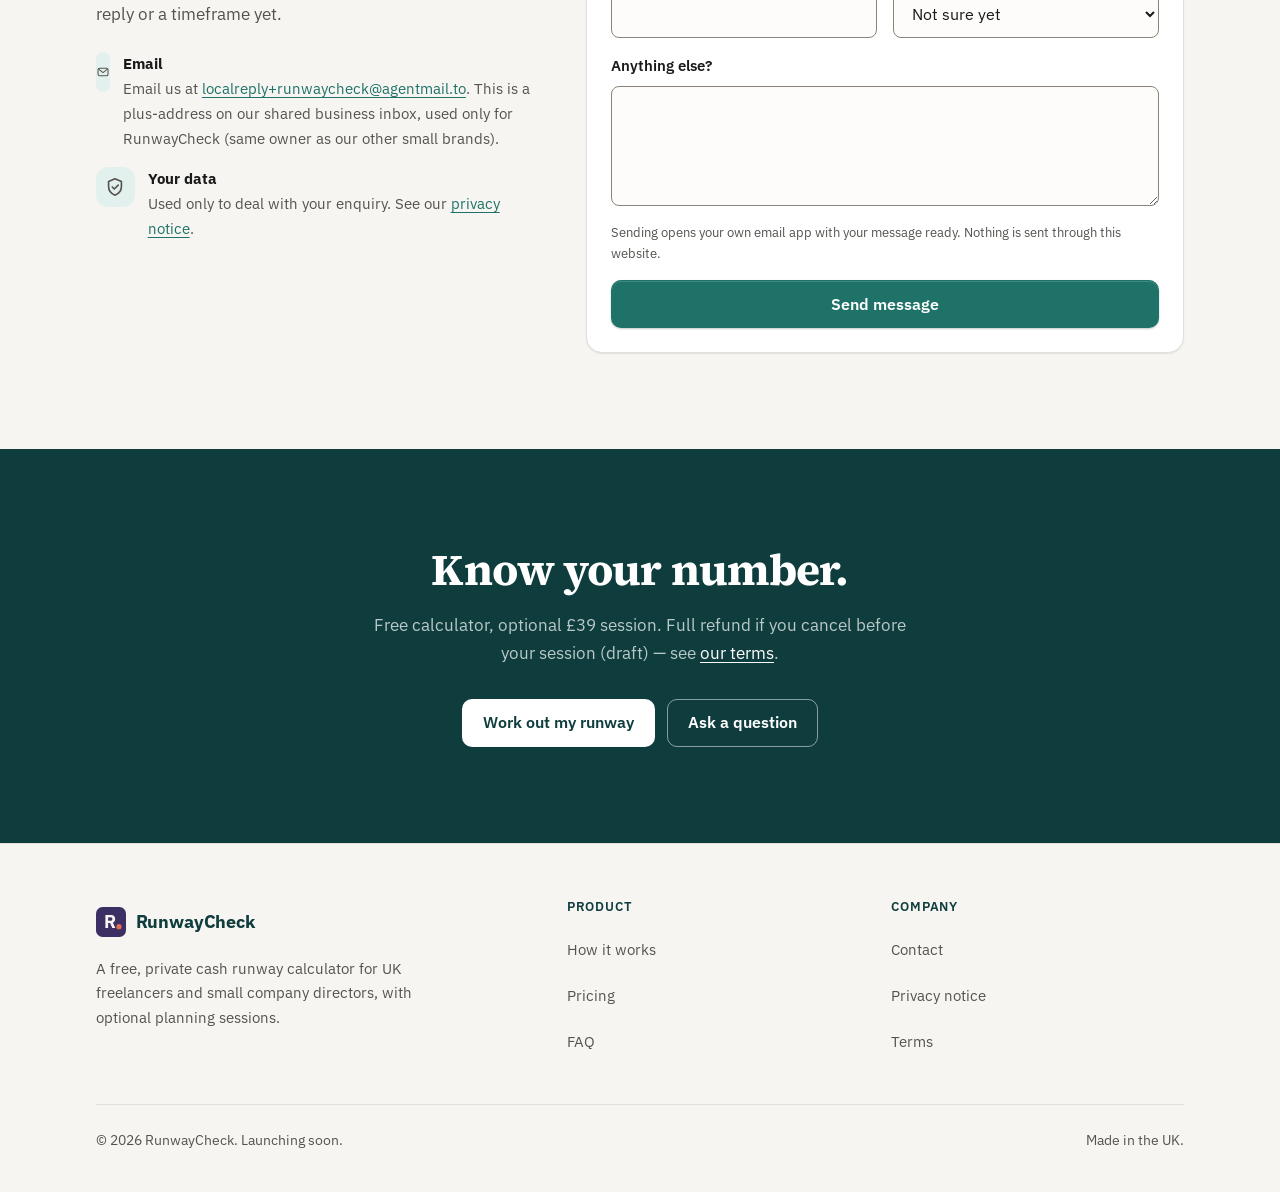
==== commit 1439eae3: "Publish site 2026-10-21 08:29 BST" ====
--- a/index.html
+++ b/index.html
@@ -3,7 +3,7 @@
 <head>
   <meta charset="utf-8">
   <meta name="viewport" content="width=device-width, initial-scale=1">
-  <meta http-equiv="Content-Security-Policy" content="default-src 'self'; img-src 'self' data: https://localreplyloop.goatcounter.com; style-src 'self'; script-src 'self'; font-src 'self'; connect-src 'self' https://formsubmit.co; form-action 'self'; base-uri 'self'; object-src 'none'">
+  <meta http-equiv="Content-Security-Policy" content="default-src 'self'; img-src 'self' data: https://localreplyloop.goatcounter.com; style-src 'self'; script-src 'self'; font-src 'self'; connect-src 'self'; form-action 'self'; base-uri 'self'; object-src 'none'">
   <meta name="referrer" content="strict-origin-when-cross-origin">
   <title>RunwayCheck — free cash runway calculator for UK founders</title>
   <meta name="description" content="How many months can your business keep going? A free, calm cash-runway calculator for UK freelancers and small company directors. Nothing is saved.">
@@ -57,10 +57,10 @@
   <div class="container">
     <a class="brand" href="./"><svg viewBox="0 0 64 64" aria-hidden="true"><rect width="64" height="64" rx="14" fill="#3B2F63"/><text x="30" y="45" text-anchor="middle" font-family="Source Serif 4, Georgia, serif" font-weight="700" font-size="38" fill="#F7F5F2">R</text><circle cx="49" cy="42" r="5.5" fill="#E76F51"/></svg>RunwayCheck</a>
     <nav class="nav" aria-label="Primary"><a href="#how">How it works</a><a href="#pricing">Pricing</a><a href="#faq">FAQ</a><a href="#contact">Contact</a></nav>
-    <a class="btn btn--primary btn--sm header-cta" href="#top-tool" data-cta="header">Work out my runway</a>
+    <a class="header-cta header-link" href="#top-tool" data-cta="header">Work out my runway</a>
     <button class="nav-toggle" type="button" aria-controls="mobile-nav" aria-expanded="false" aria-label="Open menu"><svg aria-hidden="true"><use href="#i-menu"/></svg></button>
   </div>
-  <nav class="mobile-nav" id="mobile-nav" aria-label="Mobile"><a href="#how">How it works</a><a href="#pricing">Pricing</a><a href="#faq">FAQ</a><a href="#contact">Contact</a><a class="btn btn--primary" href="#top-tool" data-cta="mobile-nav">Work out my runway</a></nav>
+  <nav class="mobile-nav" id="mobile-nav" aria-label="Mobile"><a href="#how">How it works</a><a href="#pricing">Pricing</a><a href="#faq">FAQ</a><a href="#contact">Contact</a><a href="#top-tool" data-cta="mobile-nav">Work out my runway</a></nav>
 </header>
 <main id="main">
   <section class="hero">
@@ -71,7 +71,7 @@
         <p class="lede">RunwayCheck is a free, calm <strong>cash runway calculator</strong>. Enter three numbers and see your runway in <strong>months</strong> — nothing is saved or sent. Want a plan? <strong>£39</strong> cash sessions are launching soon.</p>
         <div class="btn-row">
           <a class="btn btn--primary" href="#top-tool" data-cta="hero">Work out my runway</a>
-          <a class="btn btn--ghost" href="#pricing" data-cta="hero-secondary">About the cash session</a>
+          <a class="text-link" href="#pricing" data-cta="hero-secondary">About the cash session</a>
         </div>
         <ul class="assurances"><li><svg aria-hidden="true"><use href="#i-check"/></svg>Free, no sign-up</li><li><svg aria-hidden="true"><use href="#i-check"/></svg>Nothing saved or sent</li><li><svg aria-hidden="true"><use href="#i-check"/></svg>No judgement</li></ul>
       </div>
@@ -103,10 +103,9 @@
   <section class="section section--tint" id="pricing">
     <div class="container">
       <div class="section-head"><span class="eyebrow">Pricing</span><h2>The calculator is free. Help is optional.</h2><p>Prices in GBP. Sessions run by video call.</p></div>
-      <div class="pricing"><article class="tier"><h3>Calculator</h3><p class="tier__for">Work out your runway on your own, as often as you like.</p>
-          <p class="price"><b>£0</b><span>free</span></p><ul class="checks"><li><svg aria-hidden="true"><use href="#i-check"/></svg>Instant runway in months</li><li><svg aria-hidden="true"><use href="#i-check"/></svg>Nothing saved or sent</li><li><svg aria-hidden="true"><use href="#i-check"/></svg>No sign-up</li></ul><div class="cta-wrap"><a class="btn btn--ghost btn--block" href="#top-tool" data-cta="tool" data-plan="free">Use the calculator</a></div></article><article class="tier tier--featured"><h3>Cash session</h3><p class="tier__for">A 45-minute call to fill in your 13-week cash sheet together.</p>
-          <p class="price"><b>£39</b><span>one-off</span></p><ul class="checks"><li><svg aria-hidden="true"><use href="#i-check"/></svg>45-minute video session</li><li><svg aria-hidden="true"><use href="#i-check"/></svg>Your own 13-week cash sheet</li><li><svg aria-hidden="true"><use href="#i-check"/></svg>Written summary of what your figures show</li></ul><div class="cta-wrap"><a class="btn btn--primary btn--block" href="#contact" data-cta="enquire" data-plan="session">Ask about a session</a><p class="sub">No payment taken yet.</p></div></article><article class="tier"><h3>Monthly check-in</h3><p class="tier__for">Keep the plan current with a short monthly call.</p>
-          <p class="price"><b>£29</b><span>/ month</span></p><ul class="checks"><li><svg aria-hidden="true"><use href="#i-check"/></svg>20-minute monthly review</li><li><svg aria-hidden="true"><use href="#i-check"/></svg>Sheet updated with you</li><li><svg aria-hidden="true"><use href="#i-check"/></svg>Cancel any time</li></ul><div class="cta-wrap"><a class="btn btn--ghost btn--block" href="#contact" data-cta="enquire" data-plan="checkin">Ask about check-ins</a></div></article></div>
+      <div class="pricing pricing--single"><article class="tier tier--featured"><h3>Cash session</h3><p class="tier__for">A 45-minute call to fill in your 13-week cash sheet together.</p>
+          <p class="price"><b>£39</b><span>one-off</span></p><ul class="checks"><li><svg aria-hidden="true"><use href="#i-check"/></svg>45-minute video session</li><li><svg aria-hidden="true"><use href="#i-check"/></svg>Your own 13-week cash sheet</li><li><svg aria-hidden="true"><use href="#i-check"/></svg>Written summary of what your figures show</li></ul><div class="cta-wrap"><a class="btn btn--primary btn--block" href="#contact" data-cta="enquire" data-plan="session">Ask about a session</a><p class="sub">No payment taken yet.</p></div></article></div>
+      <p class="tier-more"><strong>Also available:</strong> <a href="#top-tool" data-cta="tool" data-plan="free">Calculator</a>, £0 free. Work out your runway on your own, as often as you like.<br><a href="#contact" data-cta="enquire-more" data-plan="checkin">Monthly check-in</a>, £29 / month. Keep the plan current with a short monthly call. 20-minute monthly review. Cancel any time.</p>
       <div class="guarantee"><div class="icon"><svg aria-hidden="true"><use href="#i-refund"/></svg></div><p><strong>Refunds <span data-draft="refund">(draft)</span>.</strong> If you book as a consumer, you can cancel within 14 days of booking. Cancel before your session and you get a full refund. Monthly check-ins: a full refund if you cancel within 14 days of first paying and before any check-in.</p><a class="btn btn--ghost btn--sm" href="terms.html#refunds">Refund terms</a></div>
       <p class="fineprint">RunwayCheck gives general cashflow planning help and a simple calculator. It is not financial, investment, debt, credit, tax or legal advice, and RunwayCheck is not authorised or regulated by the Financial Conduct Authority.</p>
       <details class="fineprint"><summary>More about what RunwayCheck is and isn’t</summary><p>We don’t recommend financial products, lenders or debt solutions. Results are estimates based only on the figures you enter — not forecasts or guarantees. For tax, speak to an accountant. For free money guidance, see MoneyHelper (moneyhelper.org.uk). If you’re self-employed and worried about debt, Business Debtline (businessdebtline.org, 0800 197 6026) gives free, FCA-regulated debt advice; StepChange (stepchange.org) helps with personal debt.</p></details>
@@ -116,18 +115,18 @@
     <div class="container"><div class="note-card"><div><span class="eyebrow">A straight answer</span><blockquote>“We&#x27;re new. No testimonials yet, and we won&#x27;t invent any. The calculator is free and private — try it first.”</blockquote></div><ul class="promise-list"><li><svg aria-hidden="true"><use href="#i-check"/></svg><span>Your figures never leave your device.</span></li><li><svg aria-hidden="true"><use href="#i-check"/></svg><span>No regulated advice and no product recommendations.</span></li><li><svg aria-hidden="true"><use href="#i-check"/></svg><span>No shame, no scare tactics, no upsell pressure.</span></li></ul></div></div>
   </section>
   <section class="section section--tint" id="faq">
-    <div class="container"><div class="section-head"><span class="eyebrow">FAQ</span><h2>Common questions</h2></div><div class="faq"><details><summary>Is the calculator really free?</summary><p>Yes. It runs in your browser, needs no sign-up, and nothing you type is saved or sent to us.</p></details><details><summary>Is this financial advice?</summary><p>No. It&#x27;s general cashflow planning help. We don&#x27;t recommend financial products or give tax or investment advice.</p></details><details><summary>What happens in a cash session?</summary><p>We fill in a simple 13-week cash sheet together from your own figures: money in, money out, and any tax bills you already know are coming. The sheet shows how your runway changes when a figure changes. We don&#x27;t tell you what to do with your money.</p></details><details><summary>What do sessions cover?</summary><p>Sessions are general cashflow planning only. We fill in a 13-week cash sheet from your own figures and show how your runway changes if a figure changes. We don’t advise on which debts or credit agreements to pay first, how to deal with lenders or creditors, or on loans, credit cards, overdrafts, investments, pensions, insurance or tax. If you’re a sole trader (or in a partnership) and want help prioritising personal or business debts or credit agreements, please contact Business Debtline (businessdebtline.org, 0800 197 6026), a free debt advice charity authorised by the FCA. Debt advice to individuals, including sole traders, is regulated by the Financial Conduct Authority, and RunwayCheck is not authorised to give it. If you’re a company director worried the company can’t pay its debts, speak to an accountant or a licensed insolvency practitioner promptly.</p></details><details><summary>What if my runway is short?</summary><p>Then the calculator shows that early. In a session, the sheet shows how the months change if money coming in (for example invoicing and chasing), or costs you control, change — without judgement. We don’t advise on which debts to pay first; if you’re a sole trader and want help with debts, Business Debtline (businessdebtline.org) gives free, FCA-regulated advice. For free money guidance, MoneyHelper (moneyhelper.org.uk) can help, and StepChange (stepchange.org) offers free help with personal debt.</p></details><details><summary>Do I need my accounts ready?</summary><p>No. A recent bank balance and a rough idea of monthly income and costs is enough to start.</p></details><details><summary>When can I book a session?</summary><p>Sessions open soon. Booking details will appear on this page at launch. The calculator is free to use today, and no payment is taken.</p></details></div></div>
+    <div class="container"><div class="section-head"><span class="eyebrow">FAQ</span><h2>Common questions</h2></div><div class="faq"><details><summary>Is the calculator really free?</summary><p>Yes. It runs in your browser, needs no sign-up, and nothing you type is saved or sent to us.</p></details><details><summary>Is this financial advice?</summary><p>No. It&#x27;s general cashflow planning help. We don&#x27;t recommend financial products or give tax or investment advice.</p></details><details><summary>What happens in a cash session?</summary><p>We fill in a simple 13-week cash sheet together from your own figures: money in, money out, and any tax bills you already know are coming. The sheet shows how your runway changes when a figure changes. We don&#x27;t tell you what to do with your money.</p></details><details><summary>What do sessions cover?</summary><p>Sessions are general cashflow planning only. We fill in a 13-week cash sheet from your own figures and show how your runway changes if a figure changes. We don’t advise on which debts or credit agreements to pay first, how to deal with lenders or creditors, or on loans, credit cards, overdrafts, investments, pensions, insurance or tax. If you’re a sole trader (or in a partnership) and want help prioritising personal or business debts or credit agreements, please contact Business Debtline (businessdebtline.org, 0800 197 6026), a free debt advice charity authorised by the FCA. Debt advice to individuals, including sole traders, is regulated by the Financial Conduct Authority, and RunwayCheck is not authorised to give it. If you’re a company director worried the company can’t pay its debts, speak to an accountant or a licensed insolvency practitioner promptly.</p></details><details><summary>What if my runway is short?</summary><p>Then the calculator shows that early. In a session, the sheet shows how the months change if money coming in (for example invoicing and chasing), or costs you control, change — without judgement. We don’t advise on which debts to pay first; if you’re a sole trader and want help with debts, Business Debtline (businessdebtline.org) gives free, FCA-regulated advice. For free money guidance, MoneyHelper (moneyhelper.org.uk) can help, and StepChange (stepchange.org) offers free help with personal debt.</p></details><details><summary>Do I need my accounts ready?</summary><p>No. A recent bank balance and a rough idea of monthly income and costs is enough to start.</p></details><details><summary>When can I book a session?</summary><p>Sessions open soon. Booking isn't open yet. The calculator is free to use today, and no payment is taken.</p></details></div></div>
   </section>
 <section class="section" id="contact">
     <div class="container contact-grid">
       <div>
         <span class="eyebrow">Contact</span>
         <h2 class="x-s8">Ask about a cash session</h2>
-        <p class="x-s9">Tell us a little about your situation and we&#x27;ll suggest a time.</p>
+        <p class="x-s9">Tell us a little about your situation. We can&#x27;t promise a reply or a timeframe yet.</p>
         <ul class="contact-points"><li><span class="icon" aria-hidden="true"><svg><use href="#i-mail"/></svg></span><span><b>Email</b>Email us at <a href="mailto:localreply+runwaycheck@agentmail.to?subject=RunwayCheck%20enquiry">localreply+runwaycheck@agentmail.to</a>. This is a plus-address on our shared business inbox, used only for RunwayCheck (same owner as our other small brands).</span></li>
           <li><span class="icon" aria-hidden="true"><svg><use href="#i-shield"/></svg></span><span><b>Your data</b>Used only to deal with your enquiry. See our <a href="privacy.html">privacy notice</a>.</span></li></ul>
       </div>
-      <form class="form" data-contact data-formsubmit="b58281a8651a92bc07236a2bfa36f28f" data-email="localreply+runwaycheck@agentmail.to" data-subject="RunwayCheck enquiry" novalidate>
+      <form class="form" data-contact data-email="localreply+runwaycheck@agentmail.to" data-subject="RunwayCheck enquiry" novalidate>
         <div class="row-2">
           <div class="field"><label for="f-name">Your name</label><input id="f-name" name="name" autocomplete="name" required></div>
           <div class="field"><label for="f-business">Business name</label><input id="f-business" name="business" autocomplete="organization" required></div>
@@ -137,7 +136,7 @@
           <div class="field"><label for="f-plan">Interested in</label><select id="f-plan" name="plan"><option value="">Not sure yet</option><option value="free">Calculator (£0)</option><option value="session">Cash session (£39)</option><option value="checkin">Monthly check-in (£29)</option></select></div>
         </div>
         <div class="field"><label for="f-message">Anything else?</label><textarea id="f-message" name="message"></textarea></div>
-        <p class="hint">Your message is sent to our inbox via FormSubmit (formsubmit.co), our form-delivery provider. If that fails, your own email app opens instead.</p>
+        <p class="hint">Sending opens your own email app with your message ready. Nothing is sent through this website.</p>
         <button class="btn btn--primary" type="submit">Send message</button>
         <p class="form-status" role="status" aria-live="polite"></p>
       </form>
--- a/_shared/kit.css
+++ b/_shared/kit.css
@@ -73,6 +73,7 @@
 .mobile-nav.is-open { display: block; }
 .mobile-nav a { display: flex; align-items: center; min-height: 52px; padding: 0 1.25rem; color: var(--text); text-decoration: none; font-weight: 500; border-bottom: 1px solid var(--line); }
 .mobile-nav .btn { margin: 1rem 1.25rem 1.25rem; display: flex; }
+.mobile-nav .btn--primary, .mobile-nav .btn--primary:hover { color: #fff; }
 @media (min-width: 60rem) {
   .nav { display: flex; }
   .site-header .header-cta { display: inline-flex; margin-left: .75rem; }
@@ -329,3 +330,8 @@
 @media (min-width: 60rem) { .pricing.pricing--single { grid-template-columns: 1fr; } }
 .tier-more { max-width: 64rem; margin: 1.25rem auto 0; text-align: center; color: var(--muted); font-size: .9375rem; line-height: 1.6; }
 .tier-more a { font-weight: 600; white-space: nowrap; }
+
+.site-header .header-link { display: inline-flex; color: var(--ink); font-weight: 600; text-decoration: underline; text-underline-offset: .2em; min-height: 44px; align-items: center; padding: 0 .25rem; }
+@media (max-width: 59.99rem) { .site-header .header-link { display: none; } }
+.btn-row .text-link { display: inline-flex; align-items: center; min-height: 48px; padding: 0 .25rem; color: var(--ink); font-weight: 600; text-decoration: underline; text-underline-offset: .2em; }
+.btn-row .text-link:hover, .site-header .header-link:hover { color: var(--accent-strong); }
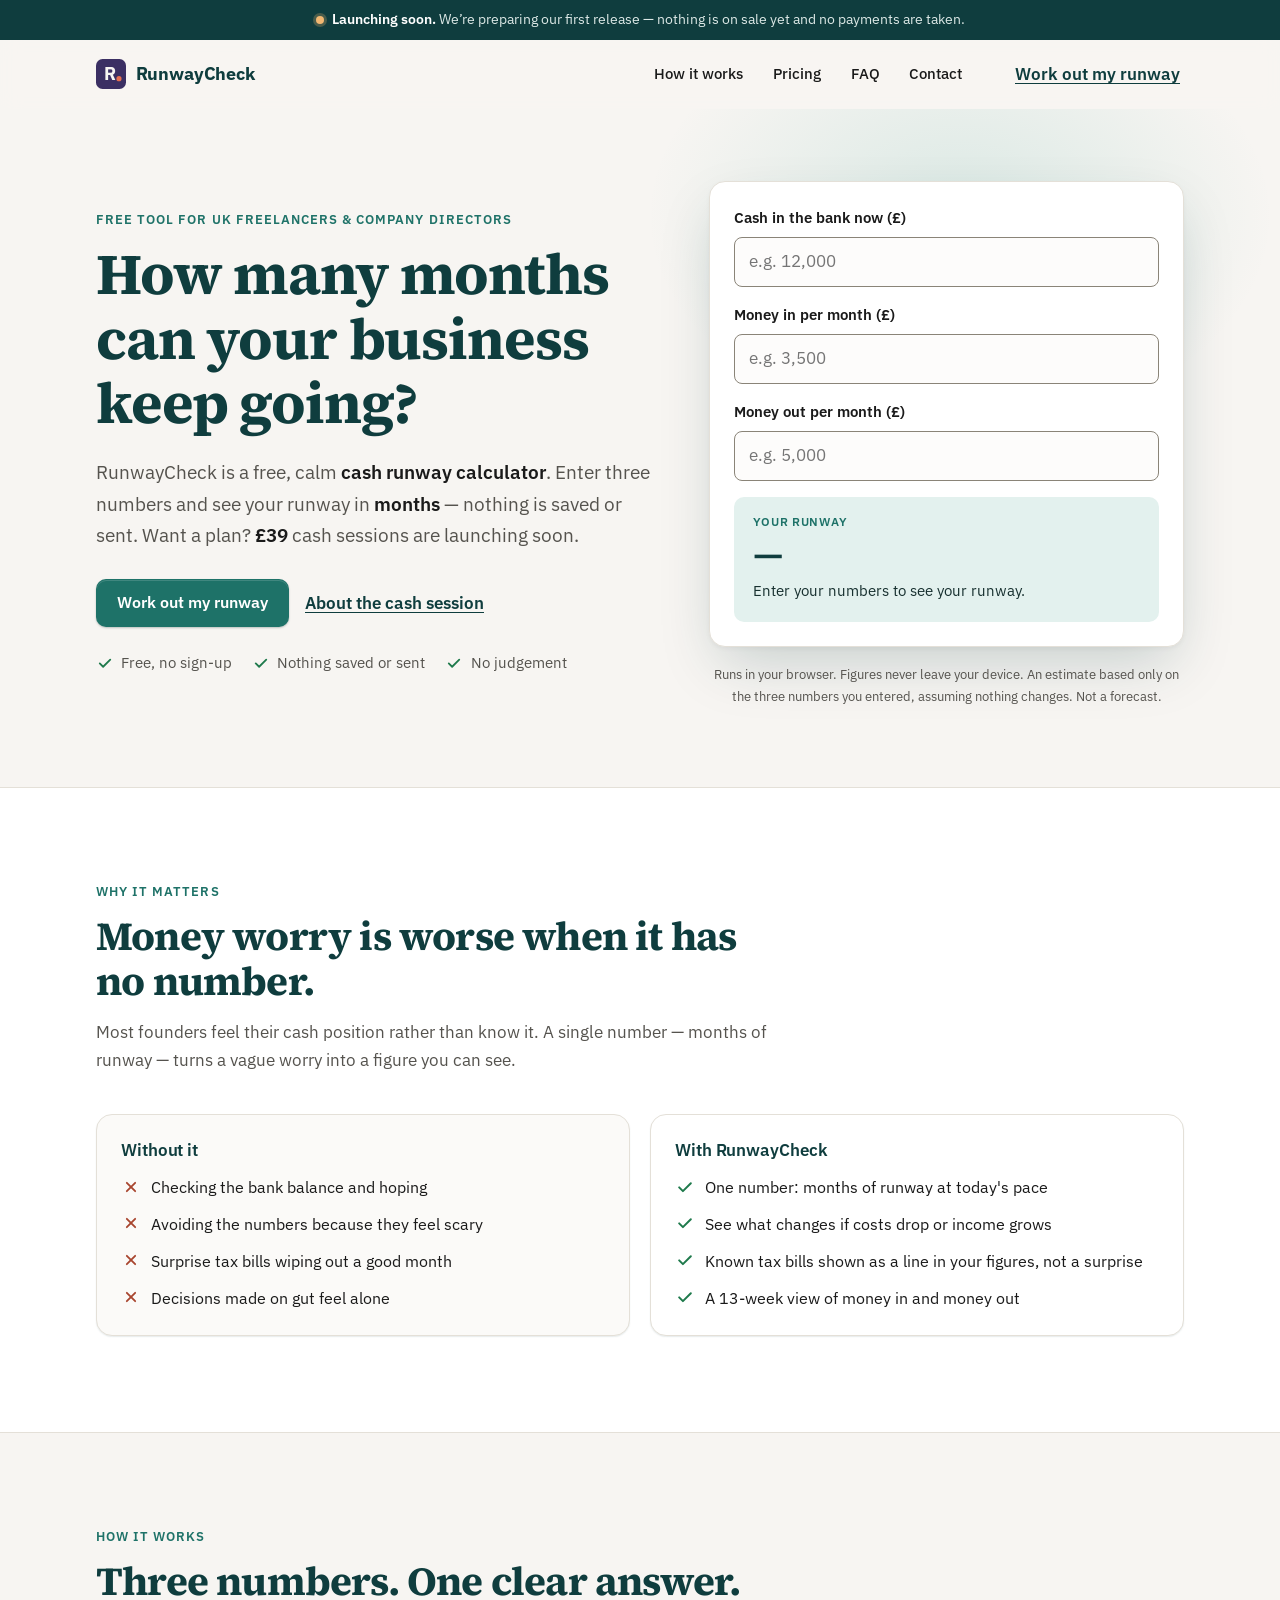
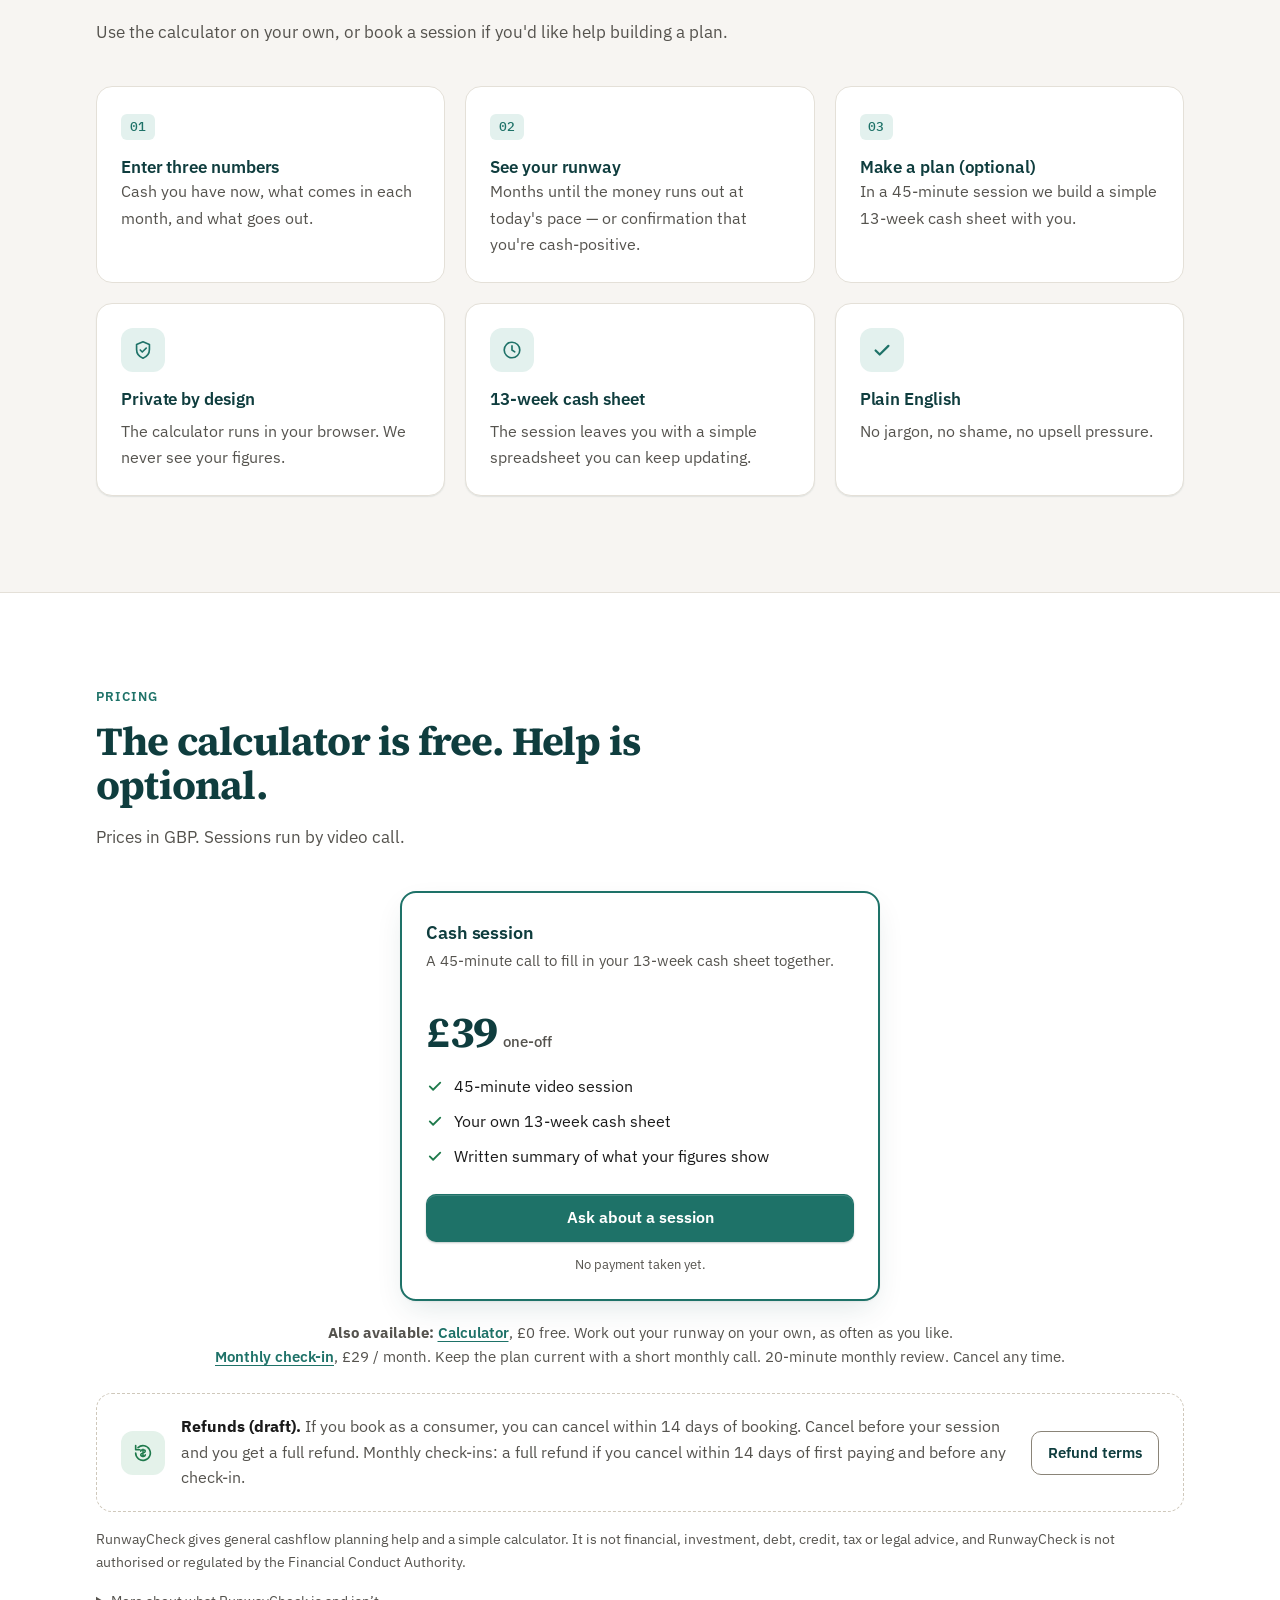
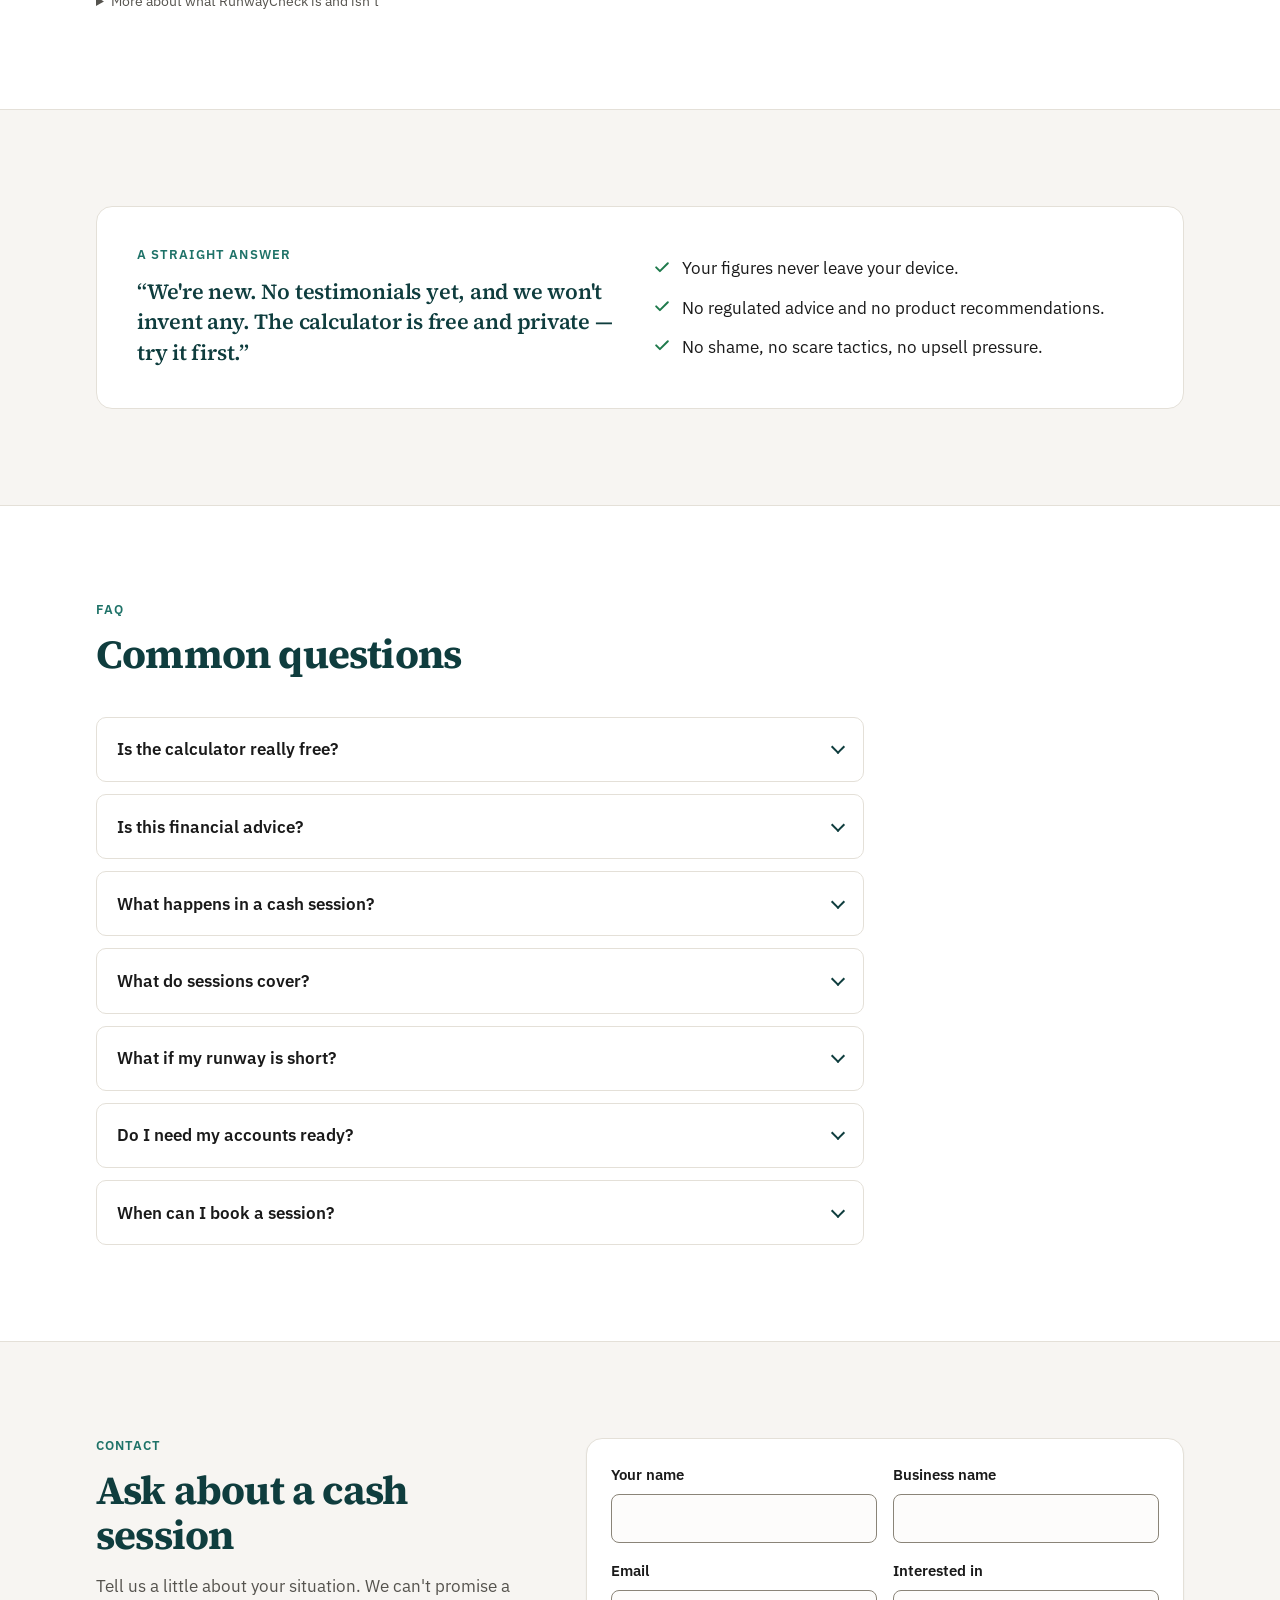
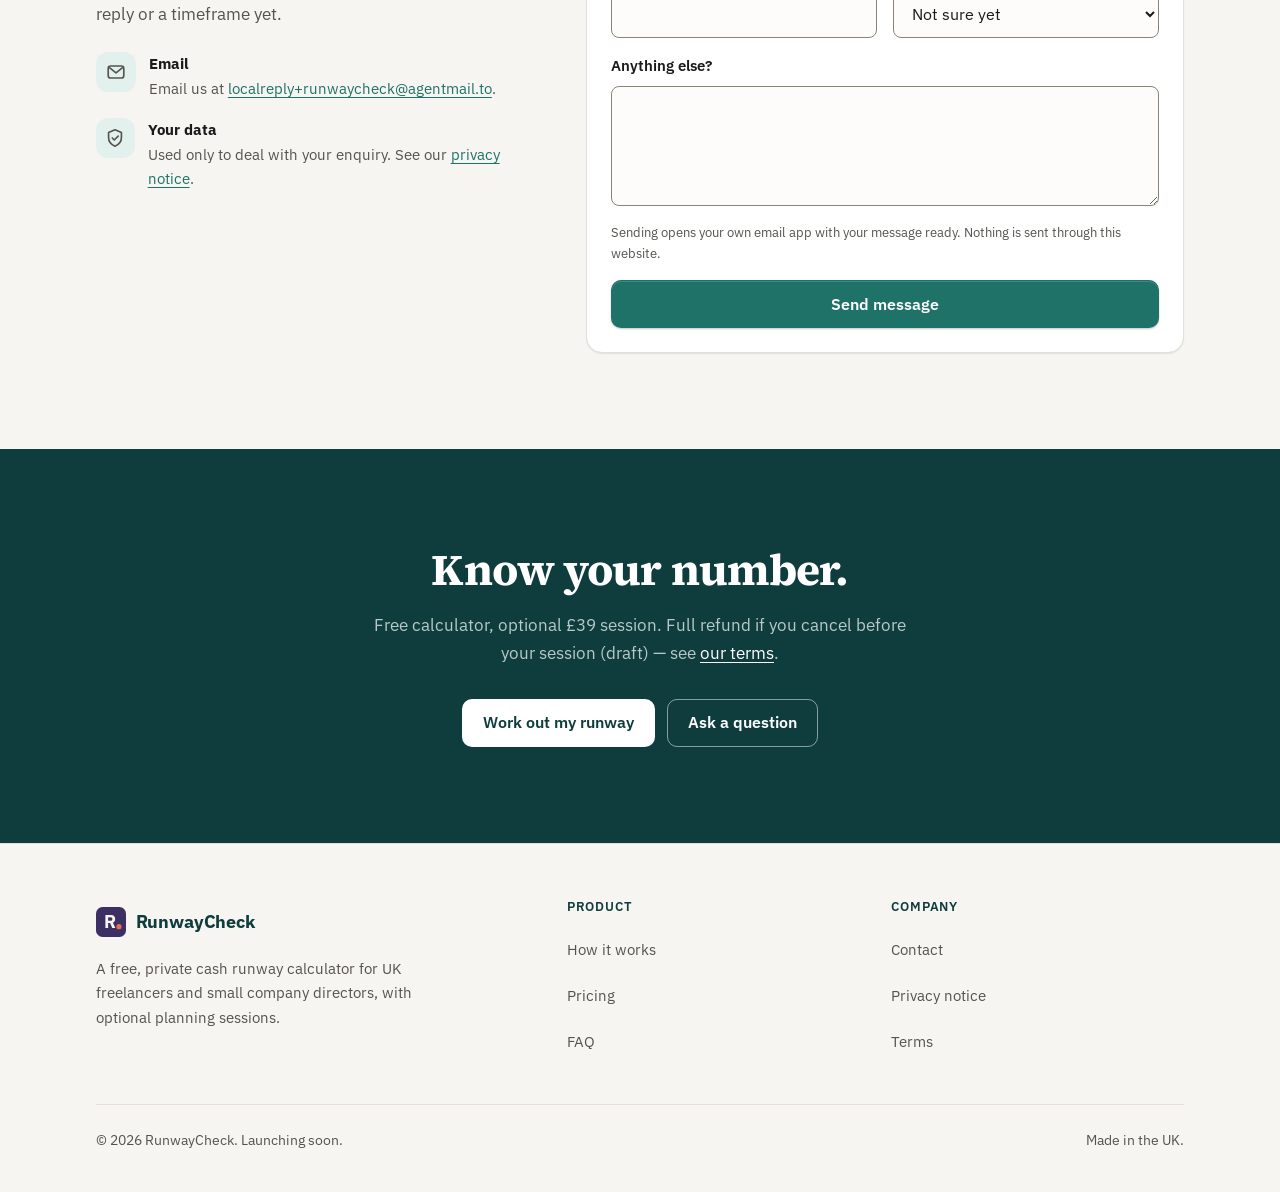
==== commit 719e8635: "Publish site 2026-10-21 12:53 BST" ====
--- a/index.html
+++ b/index.html
@@ -123,7 +123,7 @@
         <span class="eyebrow">Contact</span>
         <h2 class="x-s8">Ask about a cash session</h2>
         <p class="x-s9">Tell us a little about your situation. We can&#x27;t promise a reply or a timeframe yet.</p>
-        <ul class="contact-points"><li><span class="icon" aria-hidden="true"><svg><use href="#i-mail"/></svg></span><span><b>Email</b>Email us at <a href="mailto:localreply+runwaycheck@agentmail.to?subject=RunwayCheck%20enquiry">localreply+runwaycheck@agentmail.to</a>. This is a plus-address on our shared business inbox, used only for RunwayCheck (same owner as our other small brands).</span></li>
+        <ul class="contact-points"><li><span class="icon" aria-hidden="true"><svg><use href="#i-mail"/></svg></span><span><b>Email</b>Email us at <a href="mailto:localreply+runwaycheck@agentmail.to?subject=RunwayCheck%20enquiry">localreply+runwaycheck@agentmail.to</a>.</span></li>
           <li><span class="icon" aria-hidden="true"><svg><use href="#i-shield"/></svg></span><span><b>Your data</b>Used only to deal with your enquiry. See our <a href="privacy.html">privacy notice</a>.</span></li></ul>
       </div>
       <form class="form" data-contact data-email="localreply+runwaycheck@agentmail.to" data-subject="RunwayCheck enquiry" novalidate>
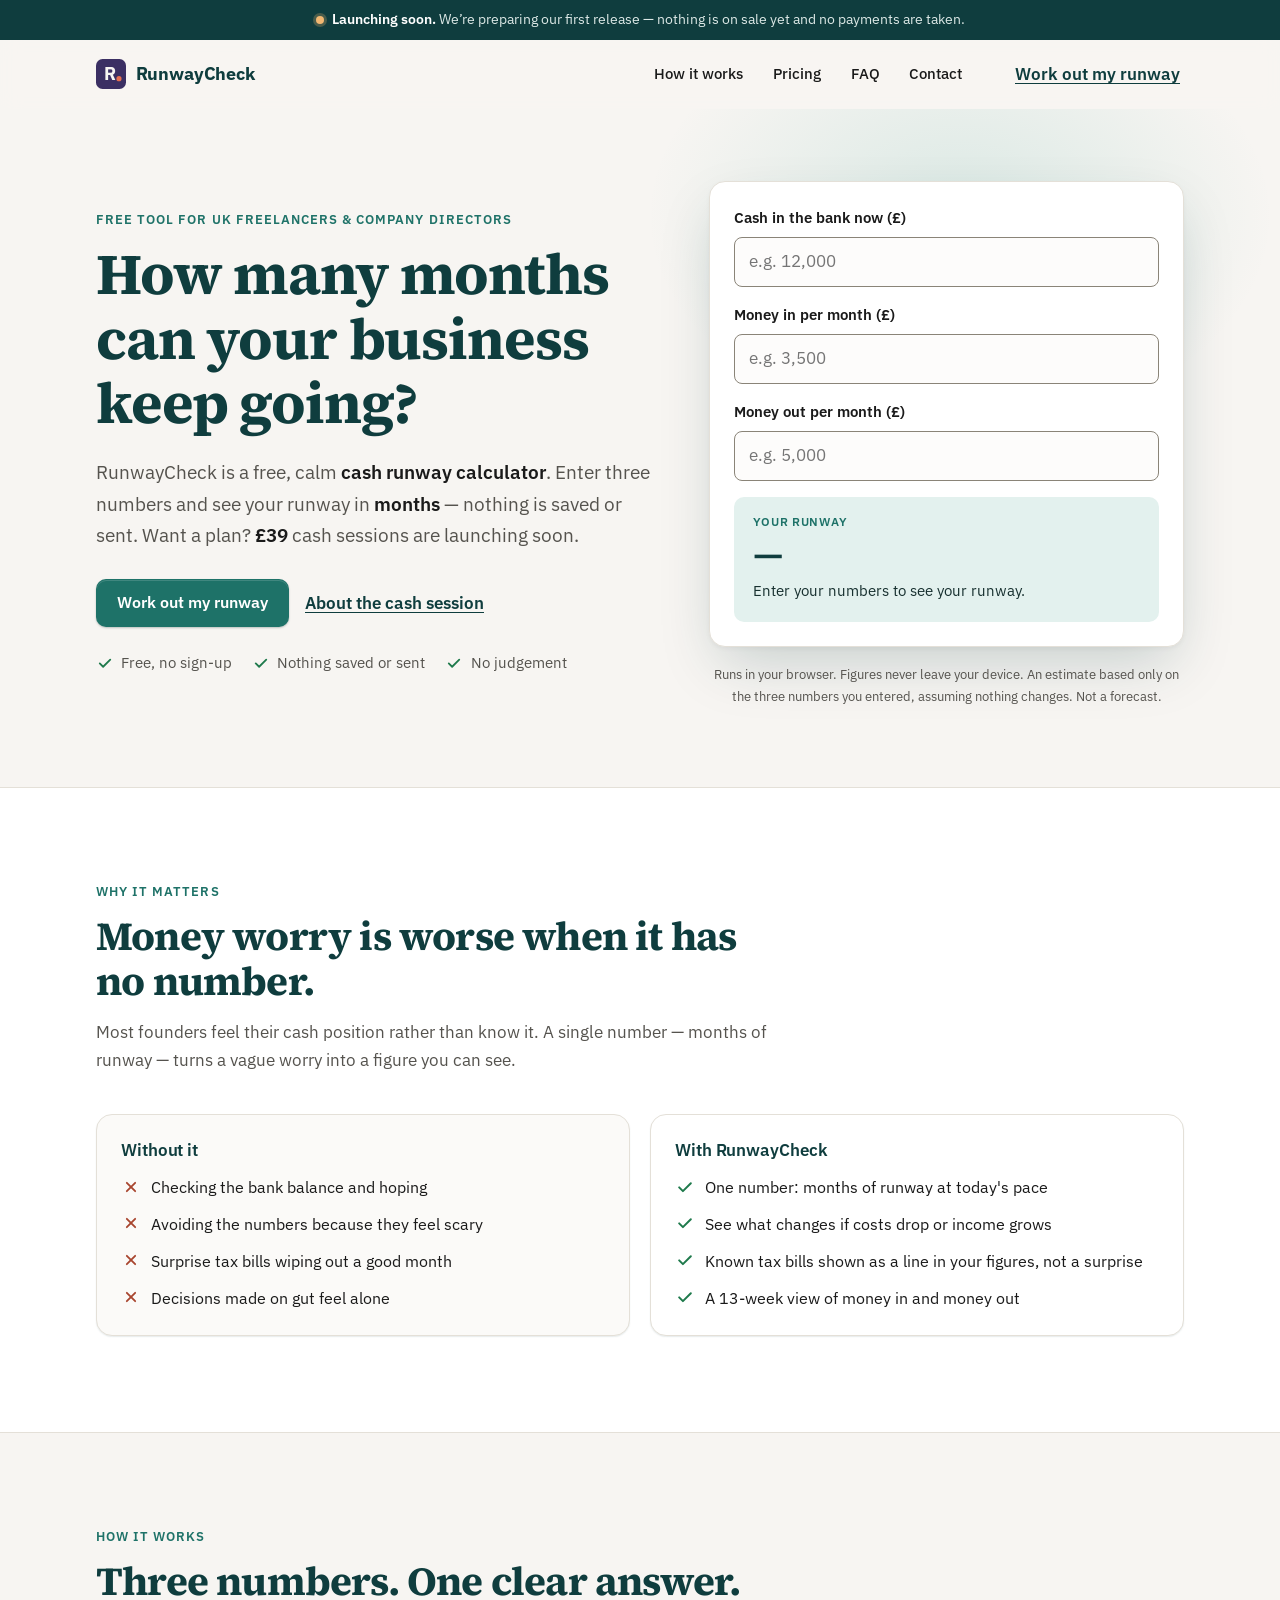
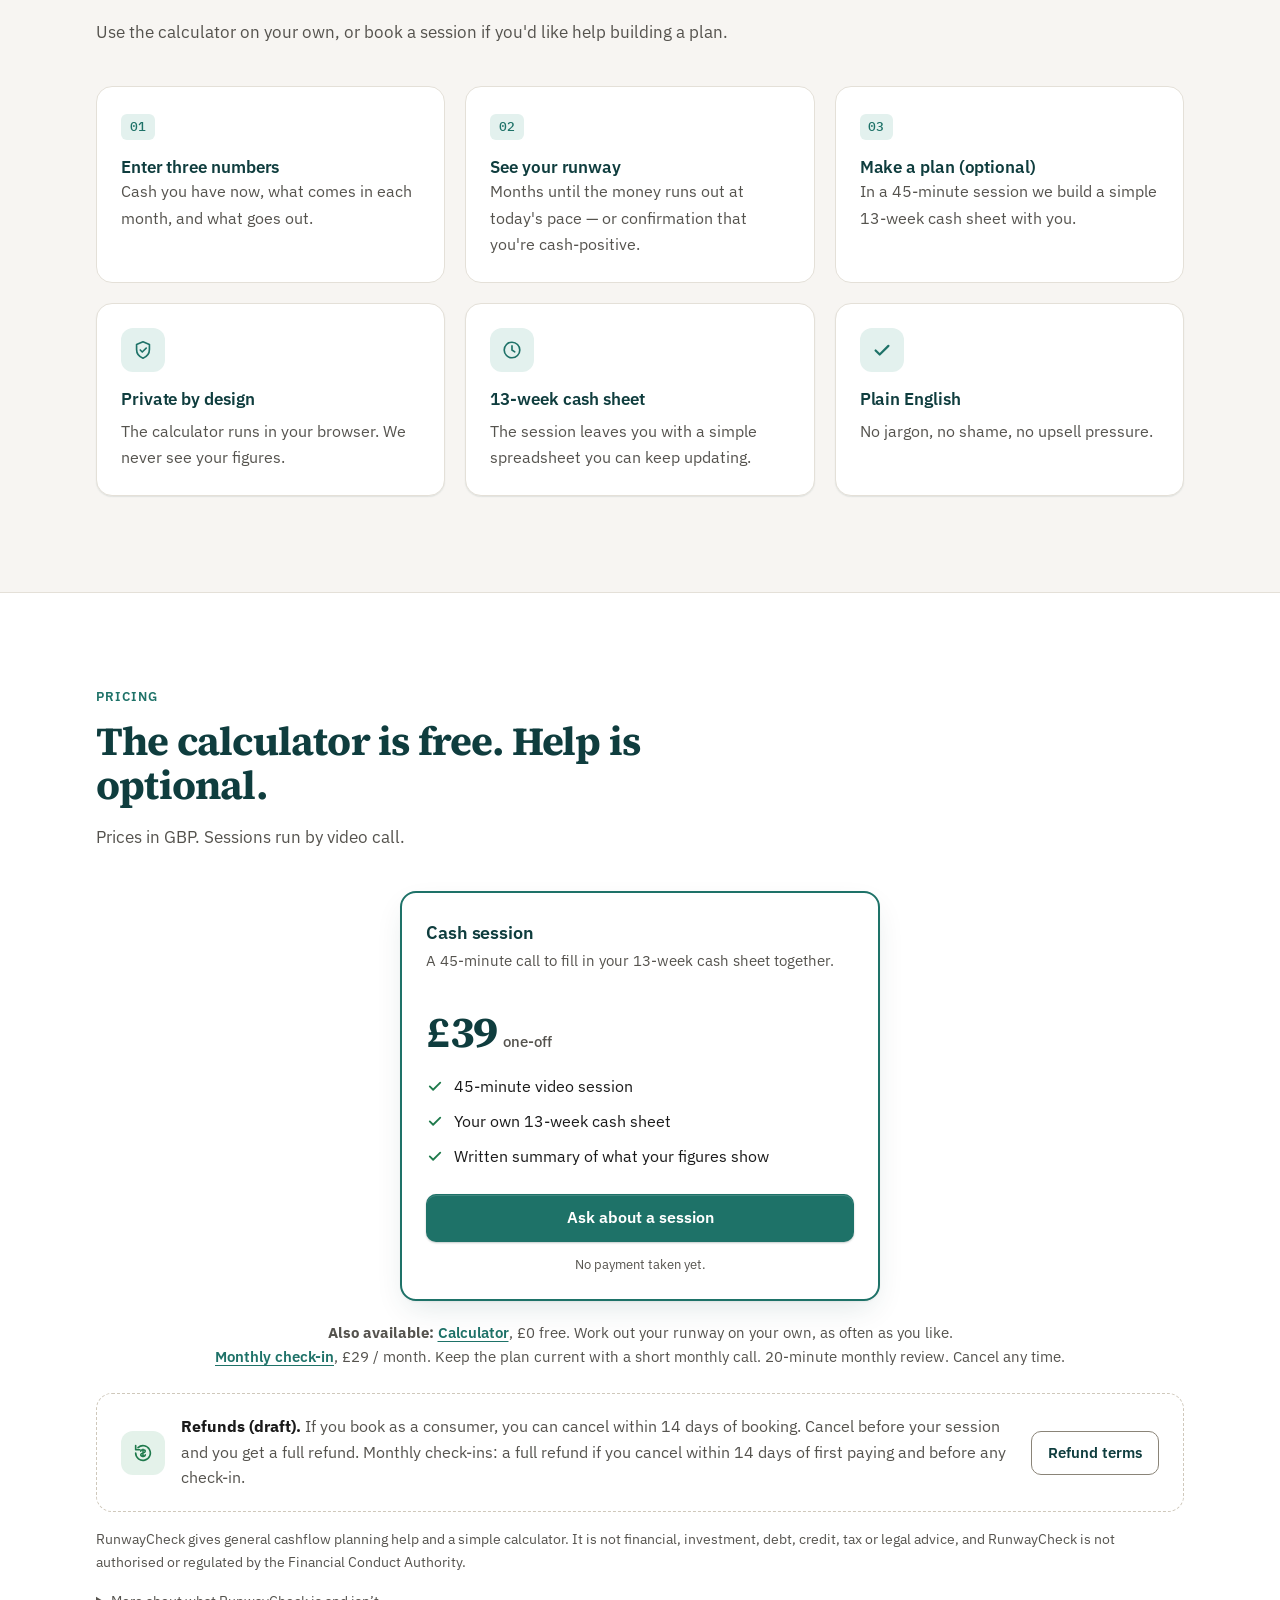
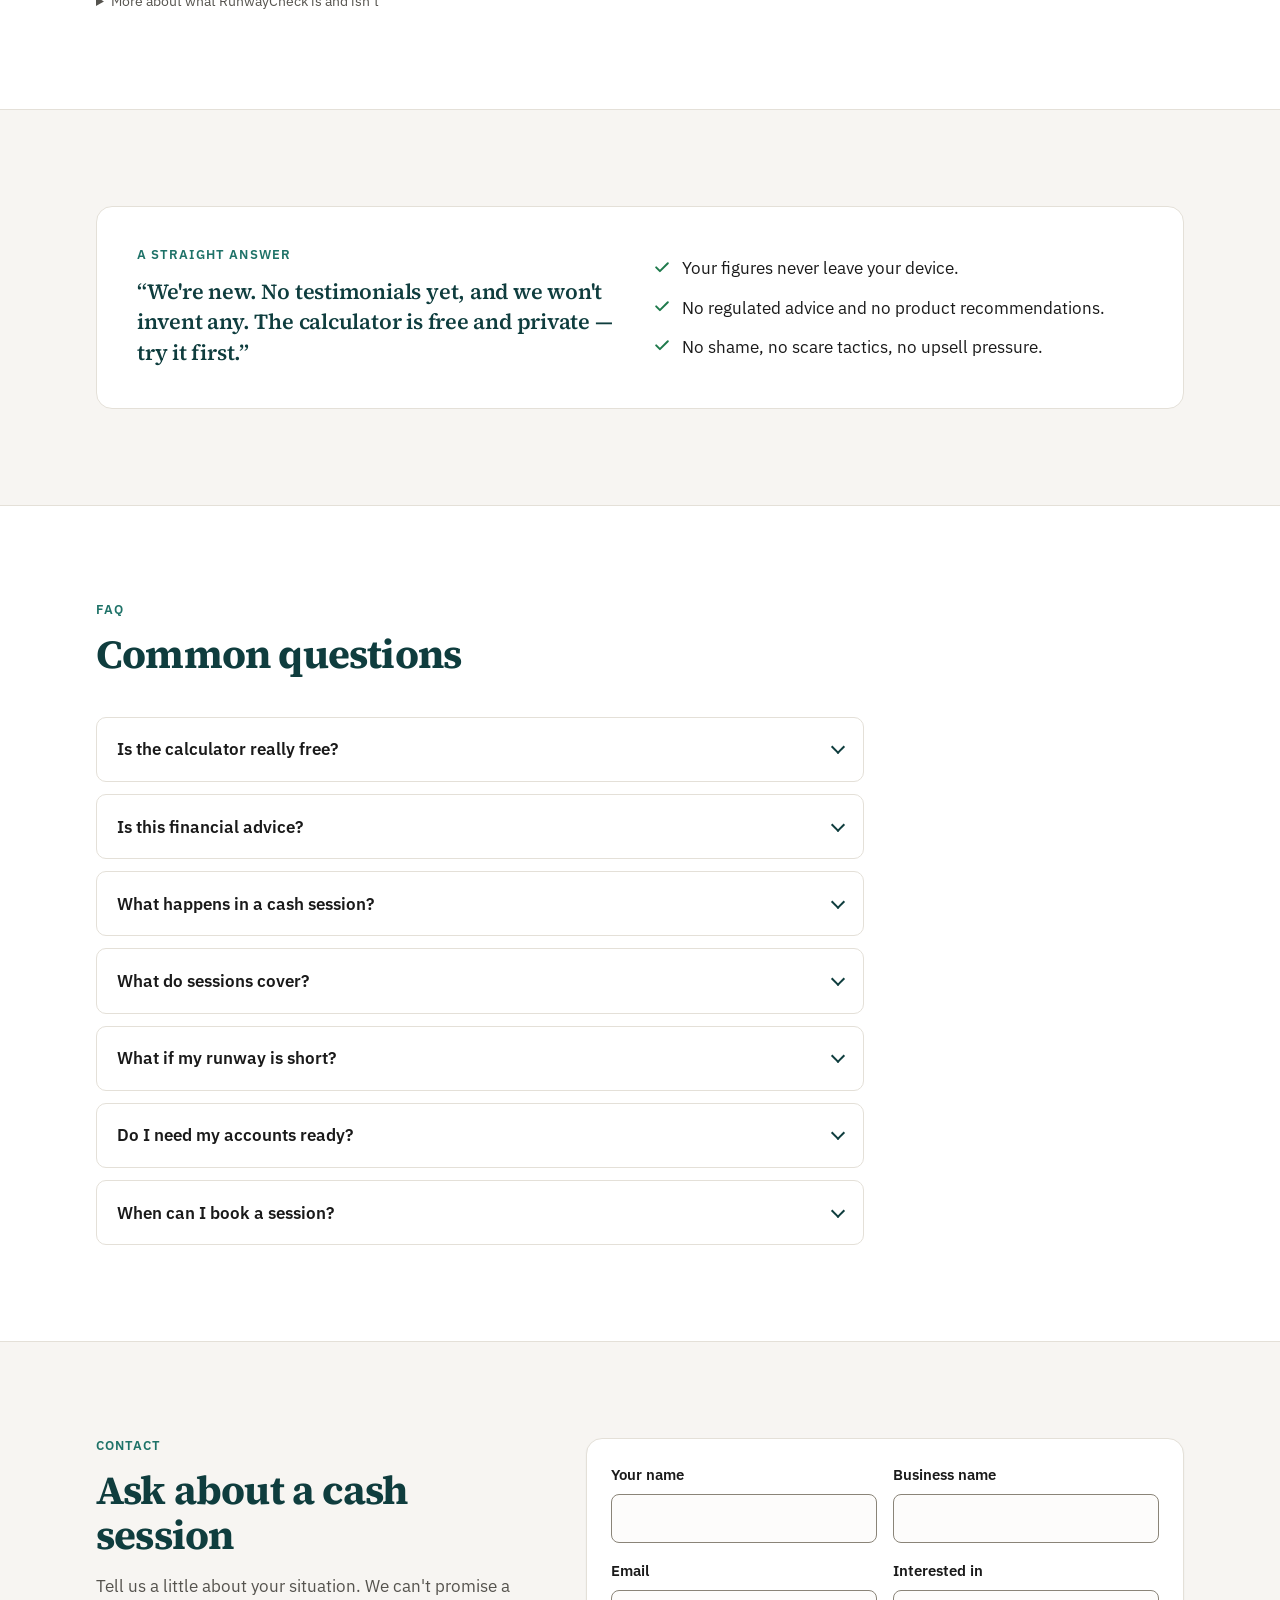
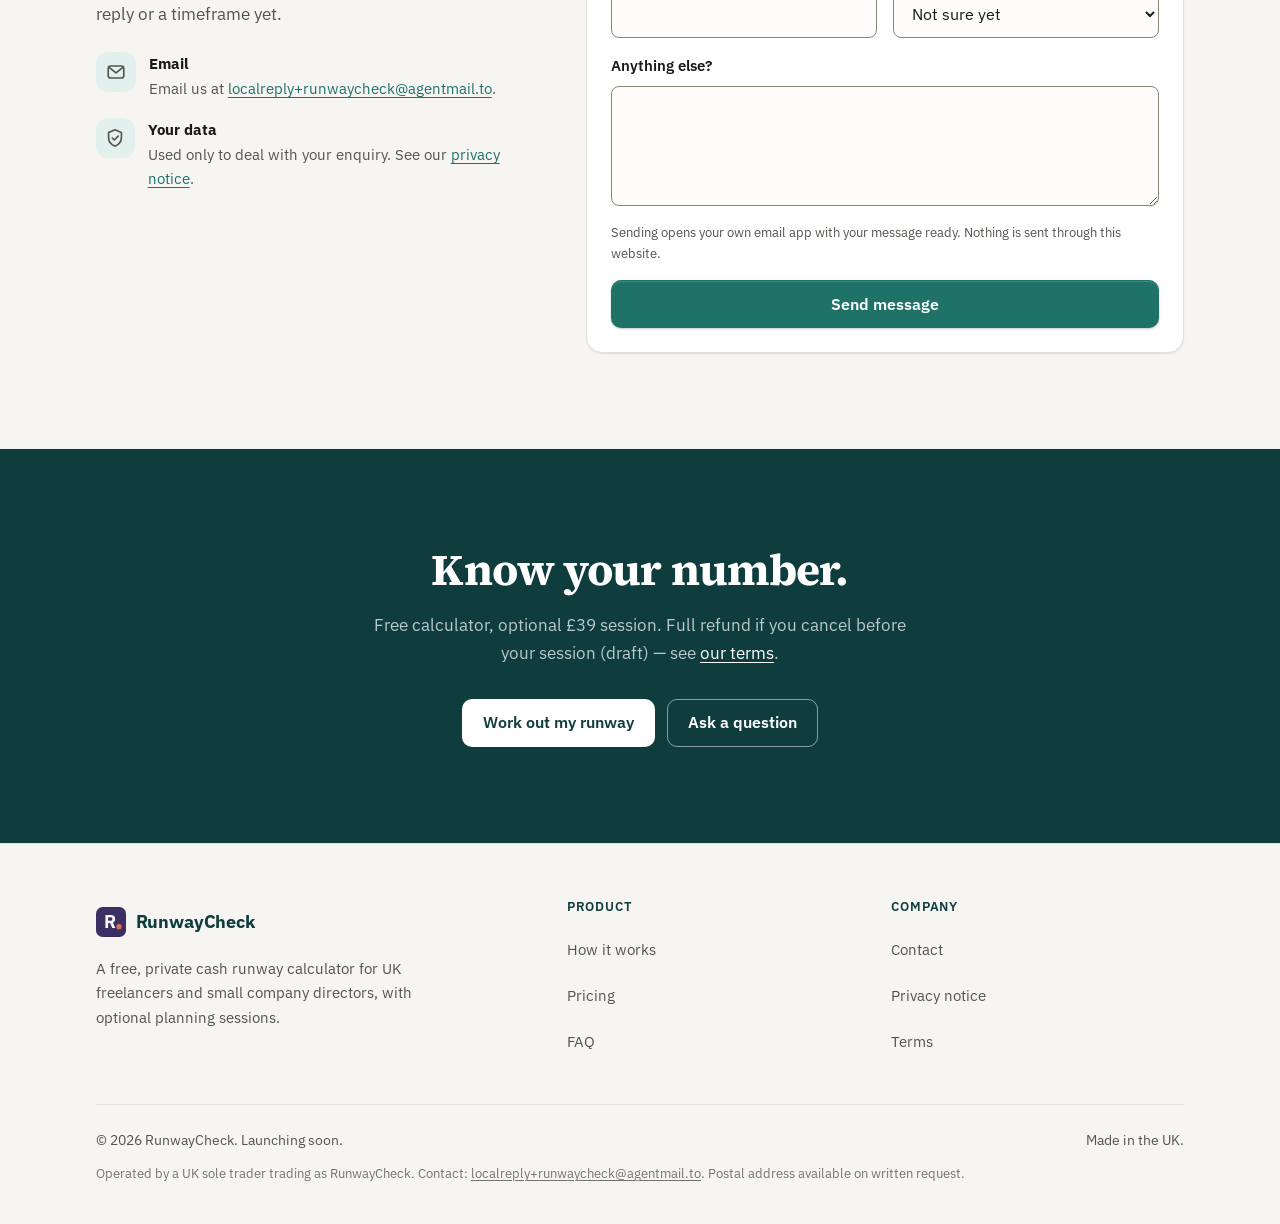
==== commit 36ab7140: "Index footer: sole-trader legal line, matching privacy and terms" ====
--- a/index.html
+++ b/index.html
@@ -155,6 +155,7 @@
       <div><h2>Company</h2><ul><li><a href="#contact">Contact</a></li><li><a href="privacy.html">Privacy notice</a></li><li><a href="terms.html">Terms</a></li></ul></div>
     </div>
     <div class="footer-base"><span>© <span data-year>2026</span> RunwayCheck. Launching soon.</span><span>Made in the UK.</span></div>
+    <p class="footer-legal">Operated by a UK sole trader trading as RunwayCheck. Contact: <a href="mailto:localreply+runwaycheck@agentmail.to">localreply+runwaycheck@agentmail.to</a>. Postal address available on written request.</p>
   </div>
 </footer>
 </body>
--- a/assets/site.css
+++ b/assets/site.css
@@ -8,3 +8,6 @@
 .x-s8{font-size:clamp(1.75rem,3.6vw,2.5rem) !important}
 .x-s9{color:var(--muted) !important;margin-top:.9rem !important}
 .x-s10{margin-top:.75rem !important;max-width:22rem !important}
+
+.footer-legal{margin:12px 0 0;font-size:.8125rem;line-height:1.5;opacity:.8}
+.footer-legal a{color:inherit}
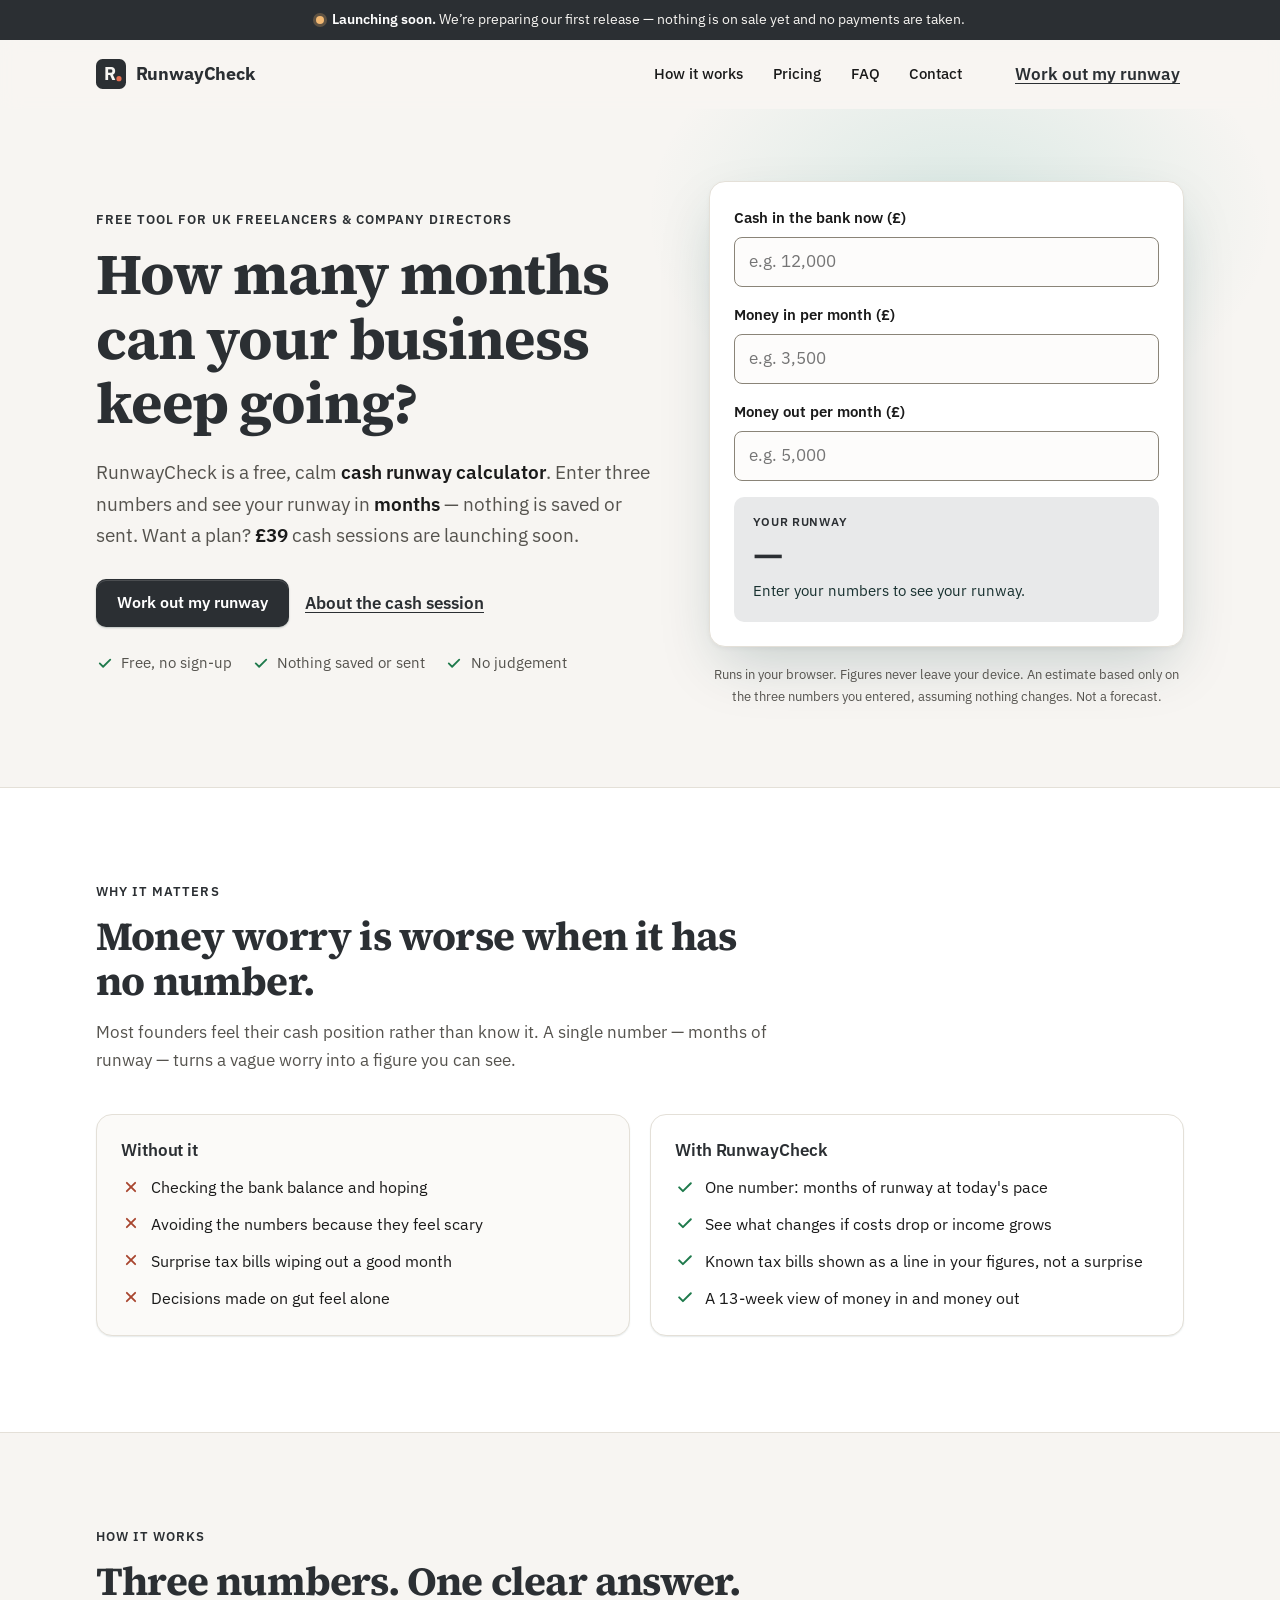
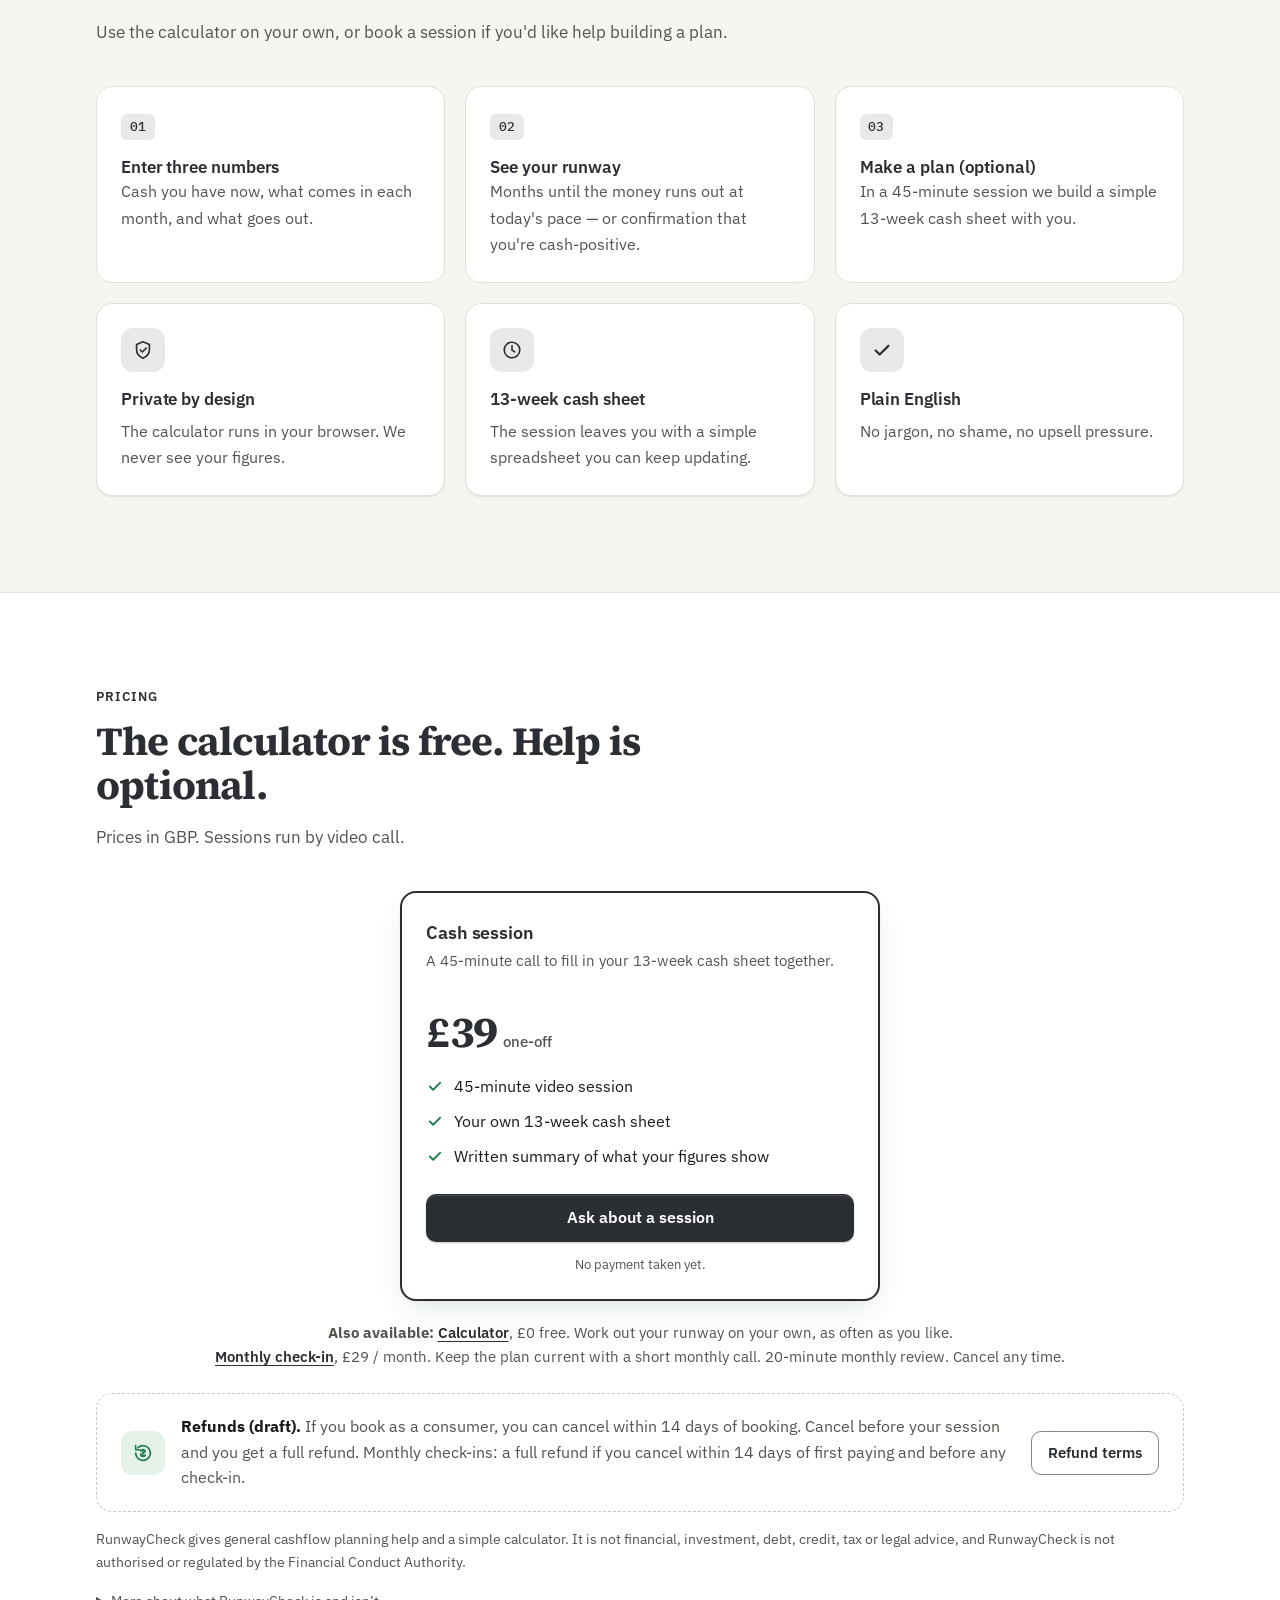
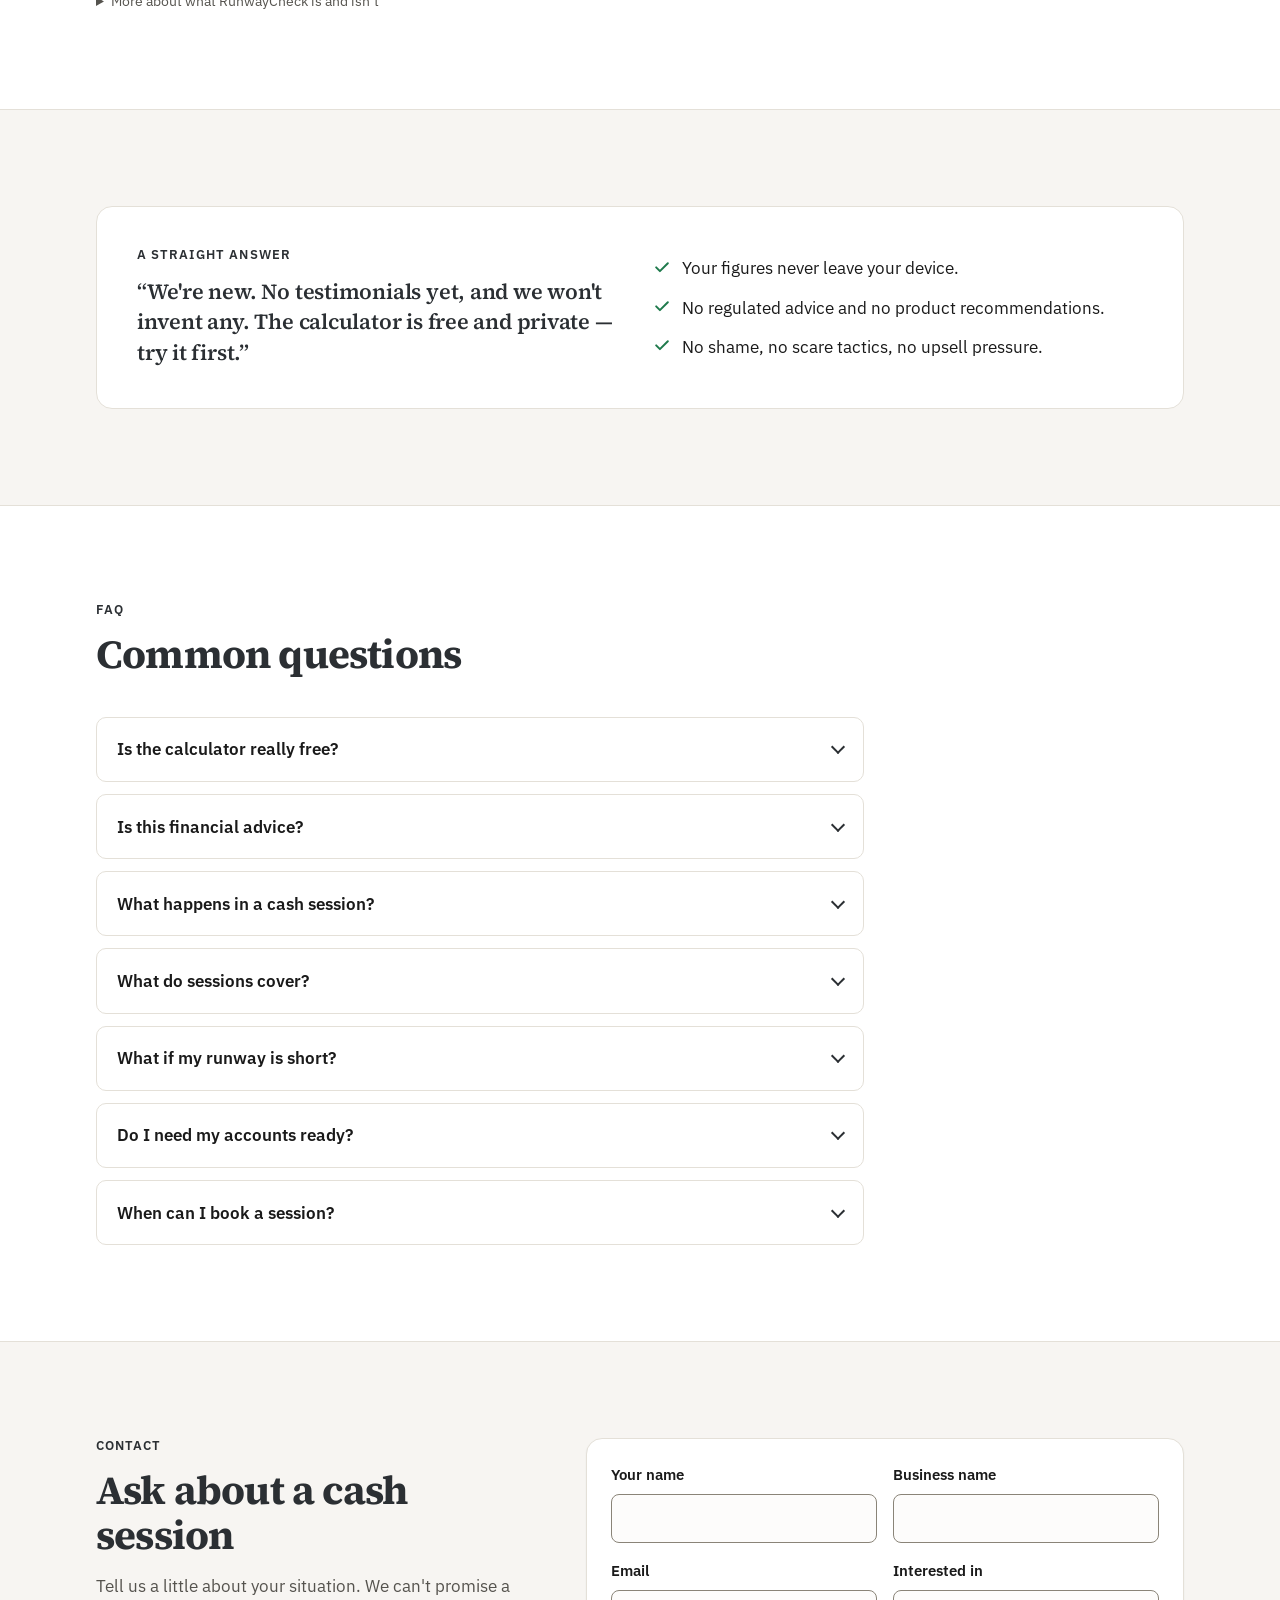
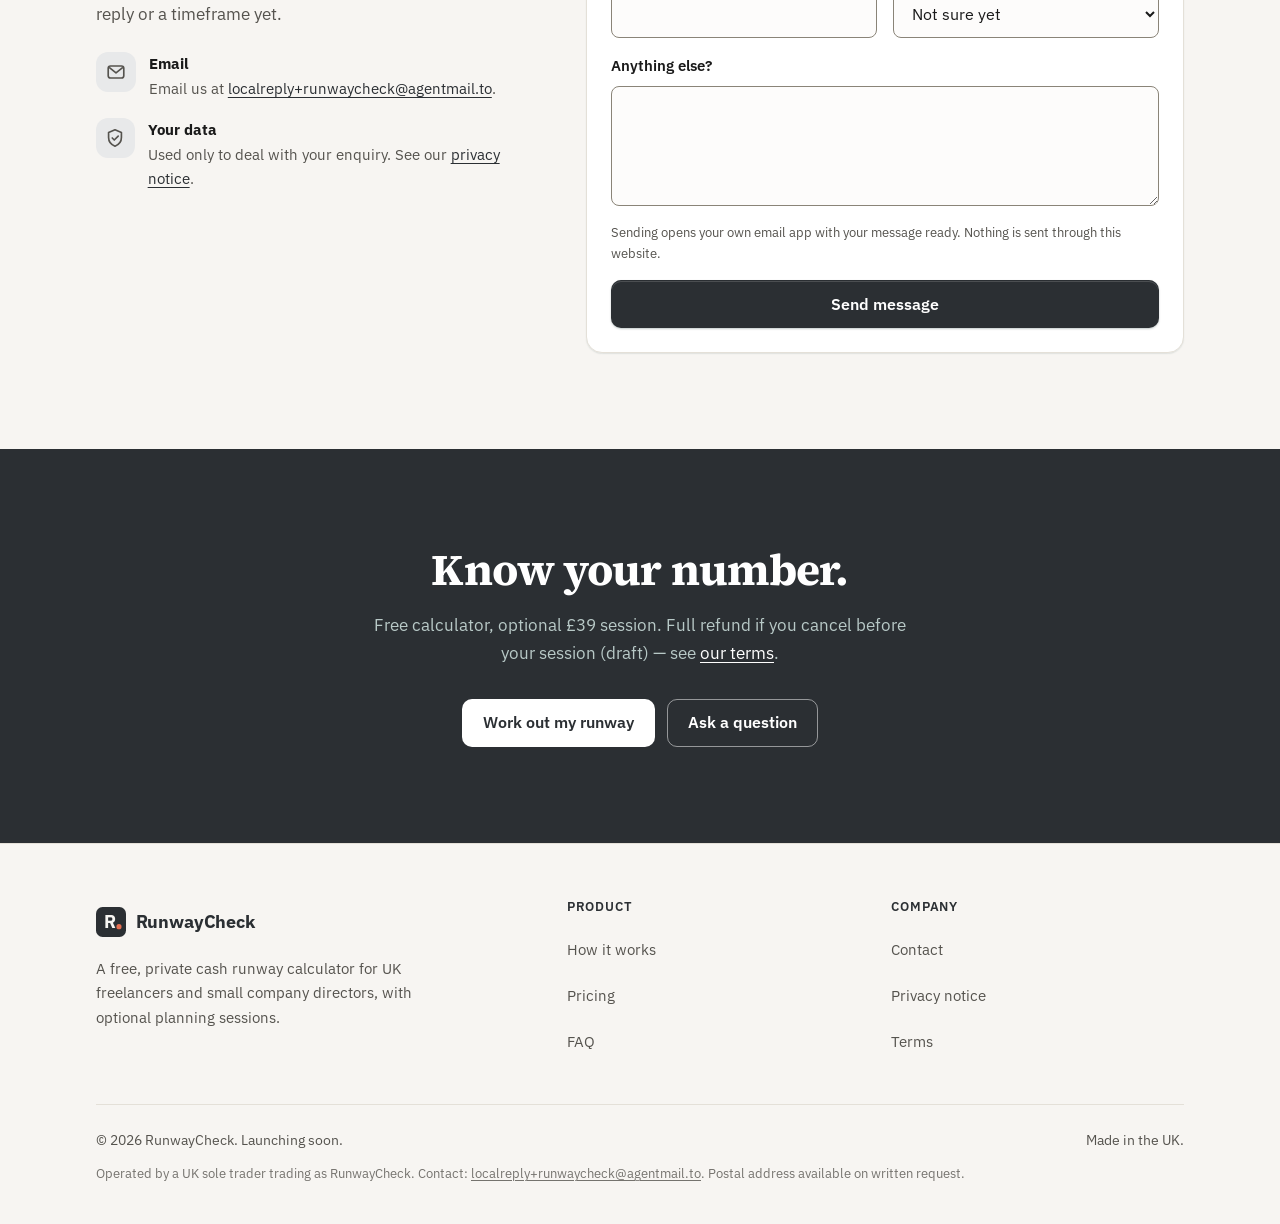
==== commit c7aea3a4: "Charcoal #2B2F33 replaces purple #3B2F63" ====
--- a/index.html
+++ b/index.html
@@ -7,7 +7,7 @@
   <meta name="referrer" content="strict-origin-when-cross-origin">
   <title>RunwayCheck — free cash runway calculator for UK founders</title>
   <meta name="description" content="How many months can your business keep going? A free, calm cash-runway calculator for UK freelancers and small company directors. Nothing is saved.">
-  <meta name="theme-color" content="#3B2F63">
+  <meta name="theme-color" content="#2B2F33">
   <meta property="og:type" content="website">
   <meta property="og:title" content="RunwayCheck — free cash runway calculator for UK founders">
   <meta property="og:description" content="How many months can your business keep going? A free, calm cash-runway calculator for UK freelancers and small company directors. Nothing is saved.">
@@ -55,7 +55,7 @@
 <div class="announce" role="region" aria-label="Site notice"><div class="container"><span class="dot" aria-hidden="true"></span><span><strong>Launching soon.</strong> We’re preparing our first release — nothing is on sale yet and no payments are taken.</span></div></div>
 <header class="site-header">
   <div class="container">
-    <a class="brand" href="./"><svg viewBox="0 0 64 64" aria-hidden="true"><rect width="64" height="64" rx="14" fill="#3B2F63"/><text x="30" y="45" text-anchor="middle" font-family="Source Serif 4, Georgia, serif" font-weight="700" font-size="38" fill="#F7F5F2">R</text><circle cx="49" cy="42" r="5.5" fill="#E76F51"/></svg>RunwayCheck</a>
+    <a class="brand" href="./"><svg viewBox="0 0 64 64" aria-hidden="true"><rect width="64" height="64" rx="14" fill="#2B2F33"/><text x="30" y="45" text-anchor="middle" font-family="Source Serif 4, Georgia, serif" font-weight="700" font-size="38" fill="#F7F5F2">R</text><circle cx="49" cy="42" r="5.5" fill="#E76F51"/></svg>RunwayCheck</a>
     <nav class="nav" aria-label="Primary"><a href="#how">How it works</a><a href="#pricing">Pricing</a><a href="#faq">FAQ</a><a href="#contact">Contact</a></nav>
     <a class="header-cta header-link" href="#top-tool" data-cta="header">Work out my runway</a>
     <button class="nav-toggle" type="button" aria-controls="mobile-nav" aria-expanded="false" aria-label="Open menu"><svg aria-hidden="true"><use href="#i-menu"/></svg></button>
@@ -150,7 +150,7 @@
 <footer class="site-footer">
   <div class="container">
     <div class="footer-grid">
-      <div><a class="brand" href="./"><svg viewBox="0 0 64 64" aria-hidden="true"><rect width="64" height="64" rx="14" fill="#3B2F63"/><text x="30" y="45" text-anchor="middle" font-family="Source Serif 4, Georgia, serif" font-weight="700" font-size="38" fill="#F7F5F2">R</text><circle cx="49" cy="42" r="5.5" fill="#E76F51"/></svg>RunwayCheck</a><p class="x-s10">A free, private cash runway calculator for UK freelancers and small company directors, with optional planning sessions.</p></div>
+      <div><a class="brand" href="./"><svg viewBox="0 0 64 64" aria-hidden="true"><rect width="64" height="64" rx="14" fill="#2B2F33"/><text x="30" y="45" text-anchor="middle" font-family="Source Serif 4, Georgia, serif" font-weight="700" font-size="38" fill="#F7F5F2">R</text><circle cx="49" cy="42" r="5.5" fill="#E76F51"/></svg>RunwayCheck</a><p class="x-s10">A free, private cash runway calculator for UK freelancers and small company directors, with optional planning sessions.</p></div>
       <div><h2>Product</h2><ul><li><a href="#how">How it works</a></li><li><a href="#pricing">Pricing</a></li><li><a href="#faq">FAQ</a></li></ul></div>
       <div><h2>Company</h2><ul><li><a href="#contact">Contact</a></li><li><a href="privacy.html">Privacy notice</a></li><li><a href="terms.html">Terms</a></li></ul></div>
     </div>
--- a/assets/site.css
+++ b/assets/site.css
@@ -11,3 +11,13 @@
 
 .footer-legal{margin:12px 0 0;font-size:.8125rem;line-height:1.5;opacity:.8}
 .footer-legal a{color:inherit}
+
+/* charcoal mark system (#2B2F33) */
+:root{
+  --ink:#2B2F33;
+  --ink-deep:#1A1D20;
+  --accent:#E76F51;
+  --accent-strong:#2B2F33;
+  --accent-soft:#E8E9EA;
+}
+.announce{background:#2B2F33;color:#F7F5F2}
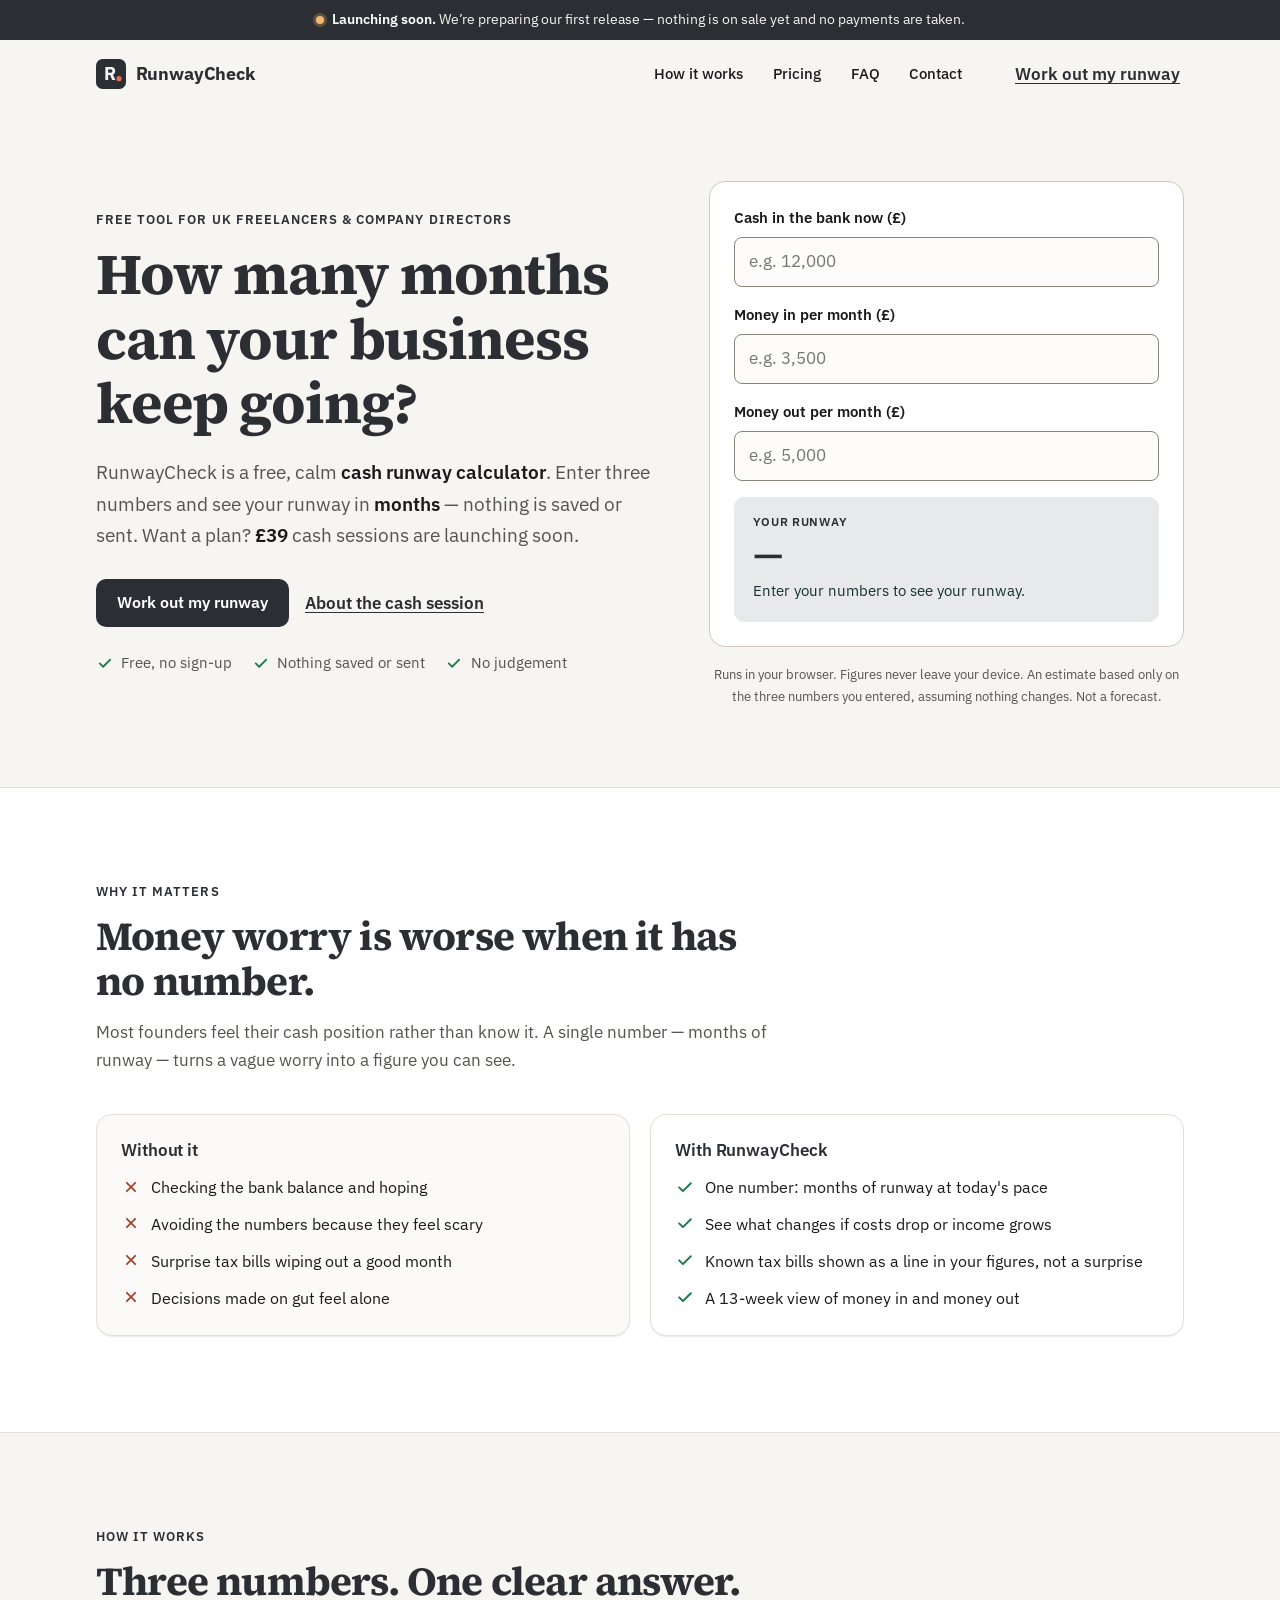
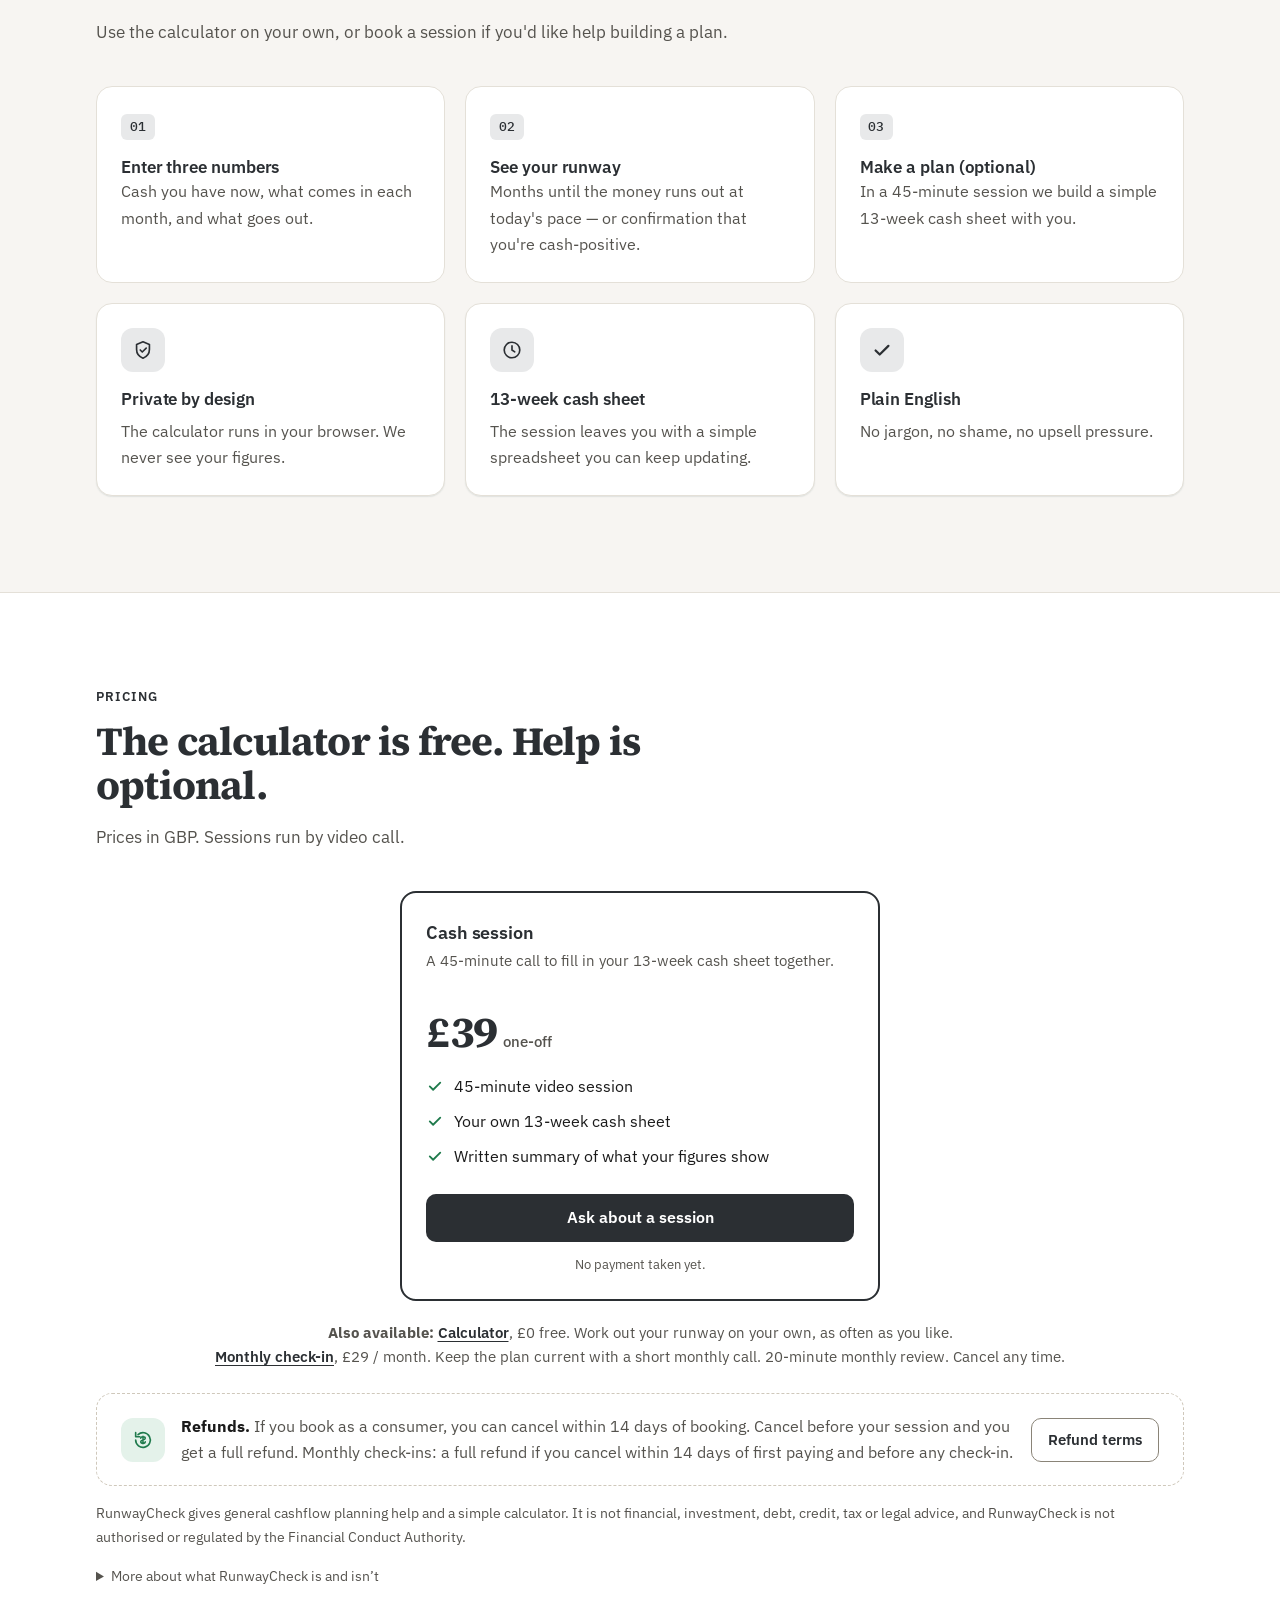
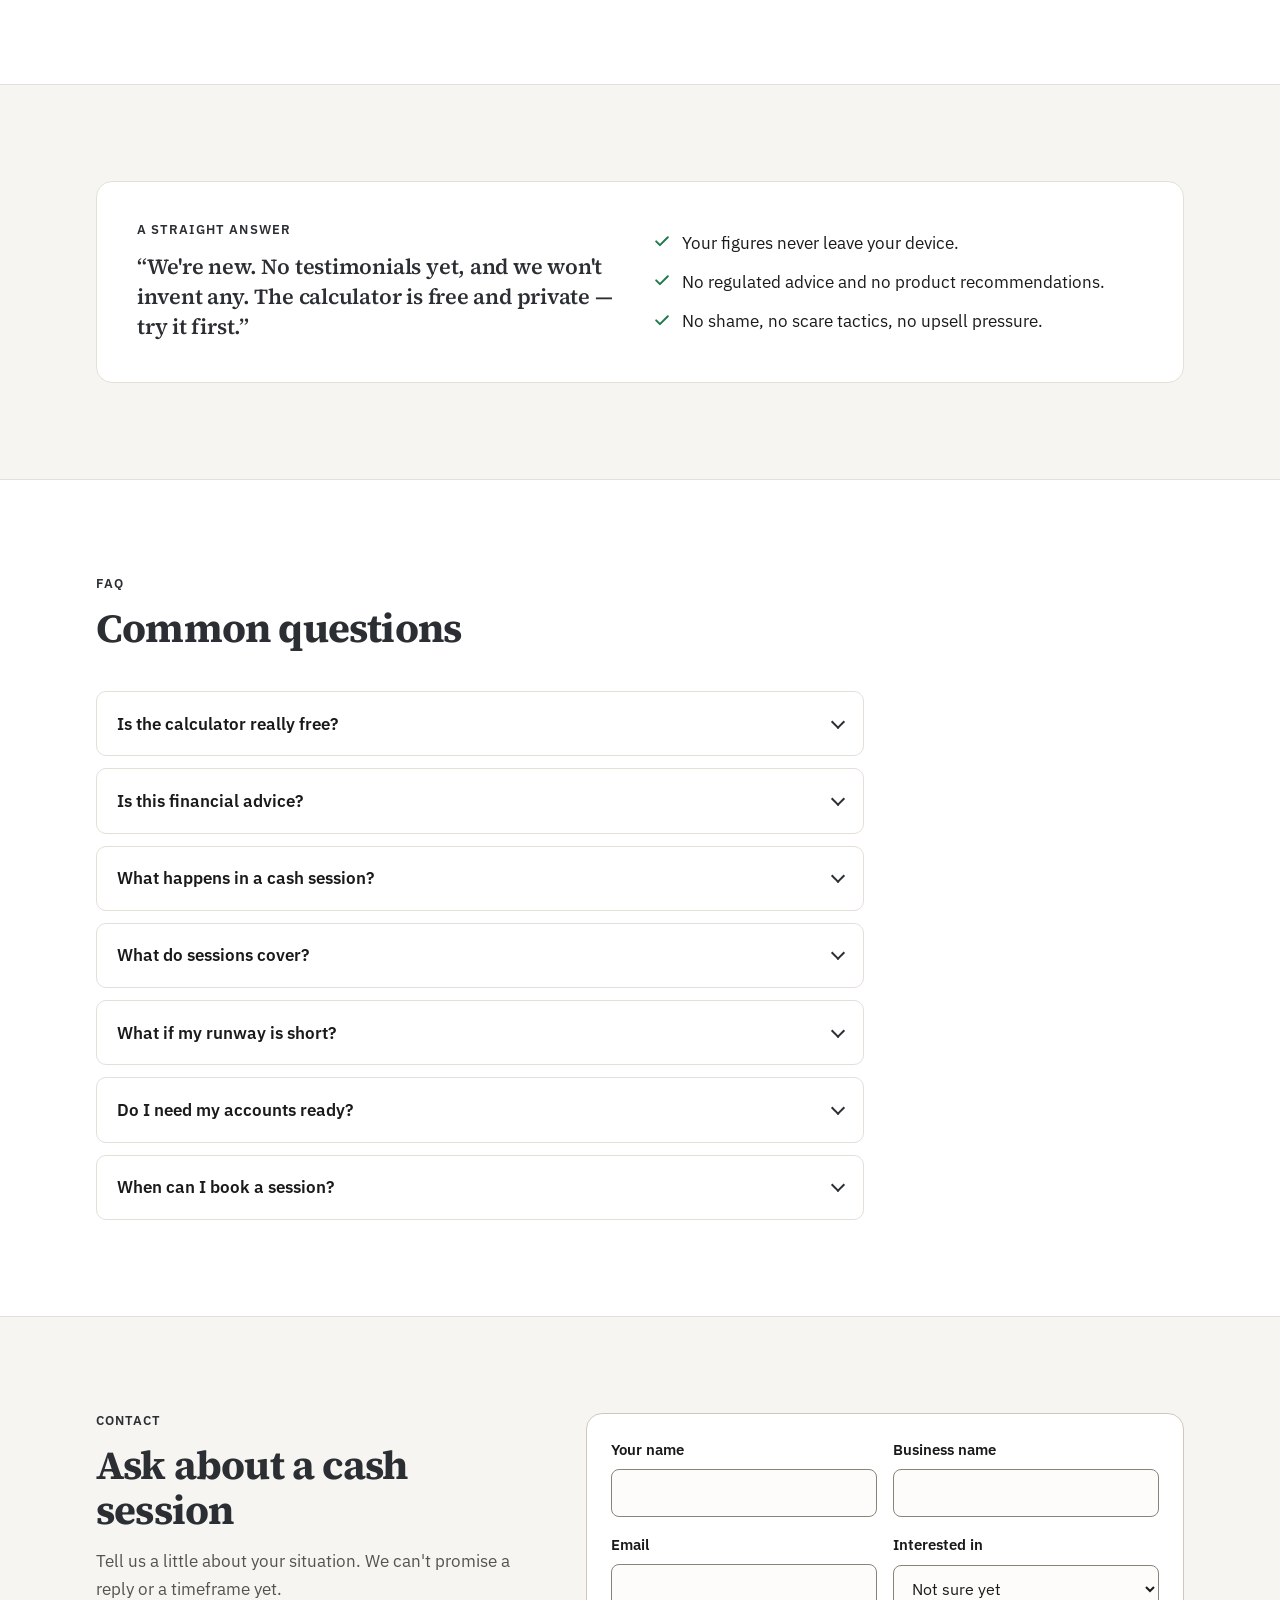
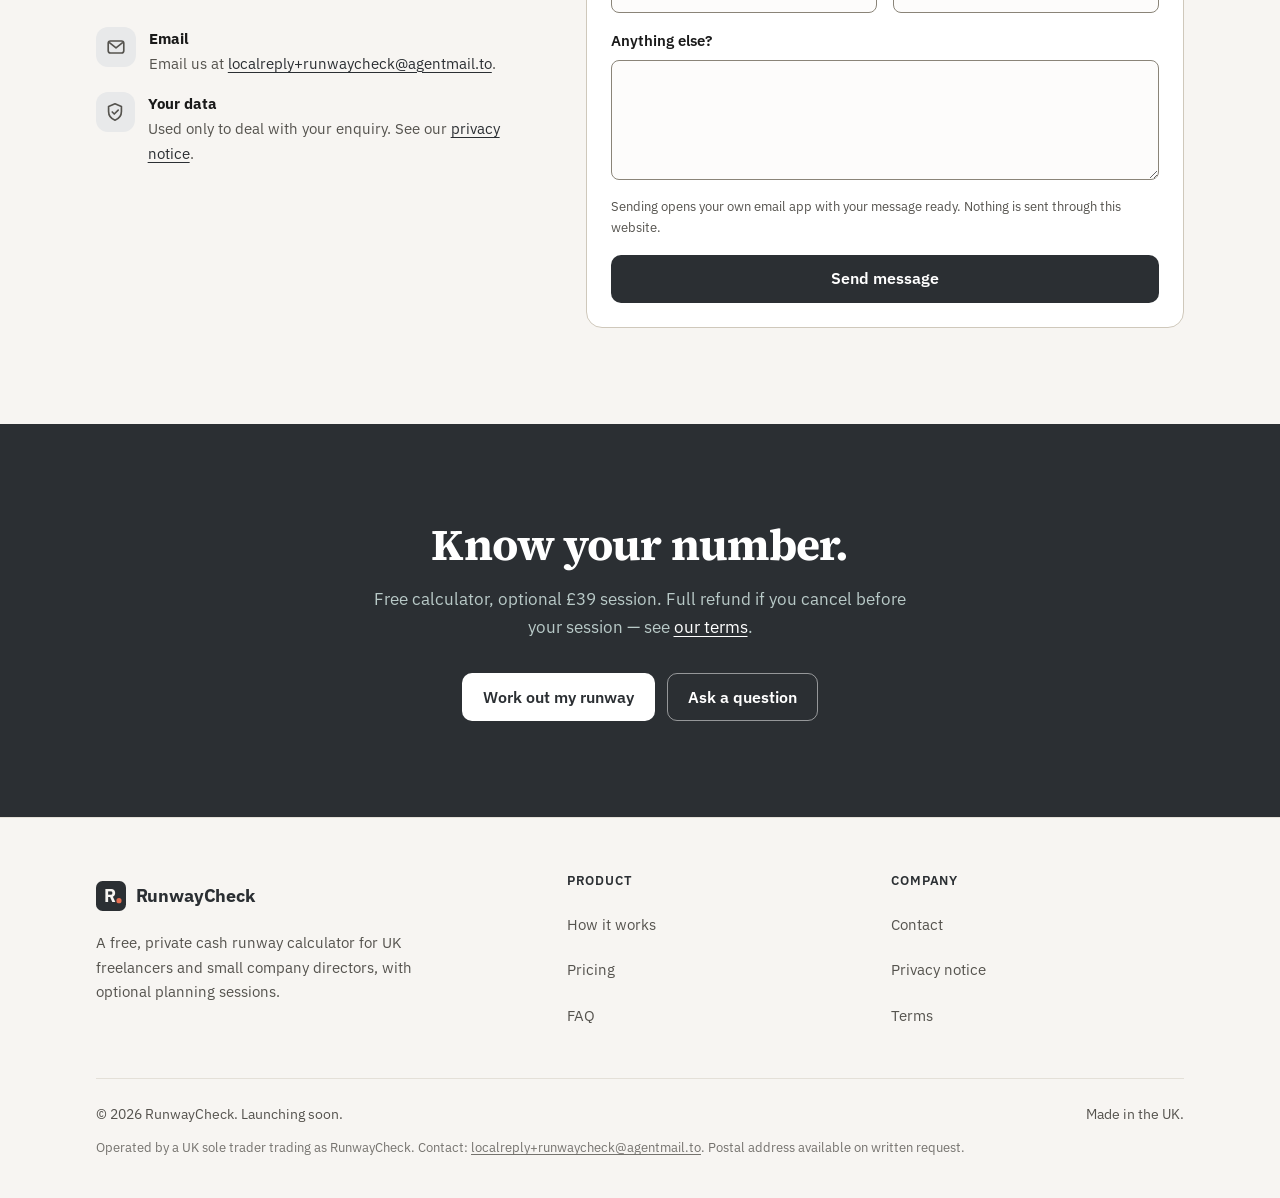
==== commit 6d335938: "CHG-20261125-01: drop (draft) label on refund lines; text matches terms.html#refunds (launch_gate pa" ====
--- a/index.html
+++ b/index.html
@@ -106,7 +106,7 @@
       <div class="pricing pricing--single"><article class="tier tier--featured"><h3>Cash session</h3><p class="tier__for">A 45-minute call to fill in your 13-week cash sheet together.</p>
           <p class="price"><b>£39</b><span>one-off</span></p><ul class="checks"><li><svg aria-hidden="true"><use href="#i-check"/></svg>45-minute video session</li><li><svg aria-hidden="true"><use href="#i-check"/></svg>Your own 13-week cash sheet</li><li><svg aria-hidden="true"><use href="#i-check"/></svg>Written summary of what your figures show</li></ul><div class="cta-wrap"><a class="btn btn--primary btn--block" href="#contact" data-cta="enquire" data-plan="session">Ask about a session</a><p class="sub">No payment taken yet.</p></div></article></div>
       <p class="tier-more"><strong>Also available:</strong> <a href="#top-tool" data-cta="tool" data-plan="free">Calculator</a>, £0 free. Work out your runway on your own, as often as you like.<br><a href="#contact" data-cta="enquire-more" data-plan="checkin">Monthly check-in</a>, £29 / month. Keep the plan current with a short monthly call. 20-minute monthly review. Cancel any time.</p>
-      <div class="guarantee"><div class="icon"><svg aria-hidden="true"><use href="#i-refund"/></svg></div><p><strong>Refunds <span data-draft="refund">(draft)</span>.</strong> If you book as a consumer, you can cancel within 14 days of booking. Cancel before your session and you get a full refund. Monthly check-ins: a full refund if you cancel within 14 days of first paying and before any check-in.</p><a class="btn btn--ghost btn--sm" href="terms.html#refunds">Refund terms</a></div>
+      <div class="guarantee"><div class="icon"><svg aria-hidden="true"><use href="#i-refund"/></svg></div><p><strong>Refunds.</strong> If you book as a consumer, you can cancel within 14 days of booking. Cancel before your session and you get a full refund. Monthly check-ins: a full refund if you cancel within 14 days of first paying and before any check-in.</p><a class="btn btn--ghost btn--sm" href="terms.html#refunds">Refund terms</a></div>
       <p class="fineprint">RunwayCheck gives general cashflow planning help and a simple calculator. It is not financial, investment, debt, credit, tax or legal advice, and RunwayCheck is not authorised or regulated by the Financial Conduct Authority.</p>
       <details class="fineprint"><summary>More about what RunwayCheck is and isn’t</summary><p>We don’t recommend financial products, lenders or debt solutions. Results are estimates based only on the figures you enter — not forecasts or guarantees. For tax, speak to an accountant. For free money guidance, see MoneyHelper (moneyhelper.org.uk). If you’re self-employed and worried about debt, Business Debtline (businessdebtline.org, 0800 197 6026) gives free, FCA-regulated debt advice; StepChange (stepchange.org) helps with personal debt.</p></details>
     </div>
@@ -143,7 +143,7 @@
     </div>
   </section>
   <section class="section section--ink">
-    <div class="container final-cta"><h2>Know your number.</h2><p>Free calculator, optional £39 session. Full refund if you cancel before your session (draft) — see <a href="terms.html#refunds">our terms</a>.</p>
+    <div class="container final-cta"><h2>Know your number.</h2><p>Free calculator, optional £39 session. Full refund if you cancel before your session — see <a href="terms.html#refunds">our terms</a>.</p>
       <div class="btn-row"><a class="btn btn--light" href="#top-tool" data-cta="final">Work out my runway</a><a class="btn btn--outline-light" href="#contact" data-cta="final-contact">Ask a question</a></div></div>
   </section>
 </main>
--- a/assets/site.css
+++ b/assets/site.css
@@ -21,3 +21,18 @@
   --accent-soft:#E8E9EA;
 }
 .announce{background:#2B2F33;color:#F7F5F2}
+
+/* P0/P1 flatten (Designbot VISUAL-FIXES, 16 Nov). kit.css is a shared park-fix copy; keep overrides here. */
+.hero::before{content:none}
+.site-header{
+  background:var(--bg);
+  backdrop-filter:none;
+  -webkit-backdrop-filter:none;
+}
+.calc,.form{
+  box-shadow:none;
+  border-color:var(--line-strong);
+}
+.tier--featured{box-shadow:none}
+.btn--primary{box-shadow:none}
+.btn--primary:hover{transform:none;box-shadow:none}
